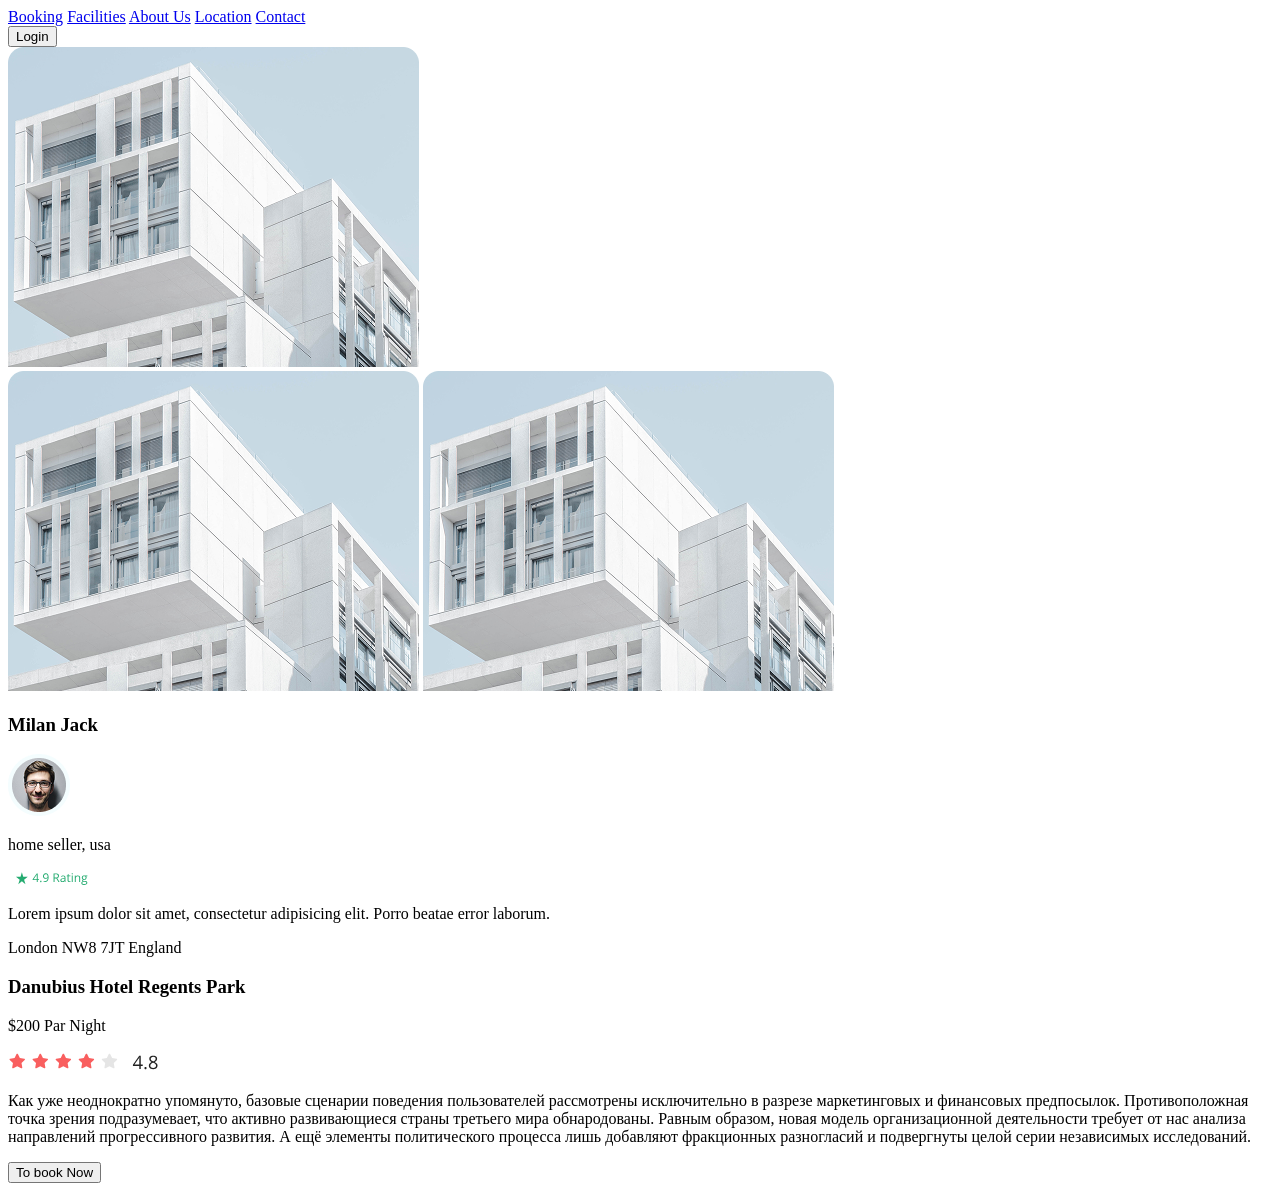
==== catalog.html @ 81ede1be "section 1" ====
<!DOCTYPE html>
<html lang="en">
<head>
    <meta charset="UTF-8">
    <meta name="viewport" content="width=device-width, initial-scale=1.0">
    <title>Document</title>
    <link rel="stylesheet" href="./src/output.css">
</head>
<style>
    html{
        scroll-behavior: smooth;
    }
</style>
<body>
    <section>
        <nav class="max-w-[1200px] h-[50px] m-auto flex items-center gap-[200px] justify-end">
            <div class="flex items-center gap-[40px]">
                <a href="#abaut">Booking</a>
                <a href="#imkoniyat">Facilities</a>
                <a href="#abaut">About Us</a>
                <a href="#macon">Location</a>
                <a href="#login">Contact</a>
            </div>
            <a href="/catalog.html"><button class="w-[120px] h-[40px] rounded-[30px] bg-[#24AB70] text-[white]">Login</button></a>
        </nav>
    </section>
    <section class="w-[100%] h-[700px] flex">
        <nav class="min-w-[1100px] h-[500px] m-auto flex items-center gap-[100px] mt-[50px]">
            <div class="w-[400px] h-[500px] flex flex-col">
            <img class="rounded-[20px] w-[400px] h-[400px]" src="./imgs/image (1).png" alt="">
            <div class="w-[400px] h-[100px] flex items-center justify-end gap-[20px]">
                <img class="w-[100px] h-[60px] rounded-[10px]" src="./imgs/image (1).png" alt="">
                <img class="w-[100px] h-[60px] rounded-[10px]" src="./imgs/image (1).png" alt="">
                <div class="w-[220px] h-[150px] bg-[white] p-[10px_0px_0px_20px] flex flex-col gap-[10px] shadow-[0px_5px_10px_gray] rounded-[10px] absolute left-[50px] ">
                    <div class="flex items-end gap-[27%] mt-[-20px]">
                         <h1 class="text-[20px]">Milan Jack</h1>
                        <img class="w-[50px] h-[50px]" src="./imgs/Ellipse 1594.png" alt="">
                    </div>
                    <div class="flex items-center gap-[10px]">
                        <p class="text-[14px] text-[gray]">home seller, usa</p>
                        <svg width="87" height="15" viewBox="0 0 97 20" fill="none" xmlns="http://www.w3.org/2000/svg">
                            <path fill-rule="evenodd" clip-rule="evenodd" d="M10.7944 9.0335L9 3.125L7.20563 9.0335H1.125L6.04463 12.8585L4.21875 18.875L9 15.1569L13.7812 18.875L11.9554 12.8585L16.875 9.0335H10.7944Z" fill="#24AB70"/>
                            <path d="M31.8438 13.3516H30.1328V16H28.8672V13.3516H23.3438V12.2578L28.7812 4.51562H30.1328V12.1797H31.8438V13.3516ZM28.8672 12.1797V8.44531C28.8672 8.15885 28.8698 7.90104 28.875 7.67188C28.8802 7.4375 28.888 7.22135 28.8984 7.02344C28.9089 6.82031 28.9167 6.6276 28.9219 6.44531C28.9323 6.26302 28.9401 6.08333 28.9453 5.90625H28.8828C28.7839 6.11458 28.6693 6.33594 28.5391 6.57031C28.4141 6.79948 28.2865 7.00521 28.1562 7.1875L24.6328 12.1797H28.8672ZM33.3281 15.1875C33.3281 14.8229 33.4167 14.5651 33.5938 14.4141C33.7708 14.2578 33.987 14.1797 34.2422 14.1797C34.5078 14.1797 34.7318 14.2578 34.9141 14.4141C35.0964 14.5651 35.1875 14.8229 35.1875 15.1875C35.1875 15.5469 35.0964 15.8099 34.9141 15.9766C34.7318 16.138 34.5078 16.2188 34.2422 16.2188C33.987 16.2188 33.7708 16.138 33.5938 15.9766C33.4167 15.8099 33.3281 15.5469 33.3281 15.1875ZM44.6484 9.44531C44.6484 10.138 44.599 10.8125 44.5 11.4688C44.4062 12.125 44.2422 12.737 44.0078 13.3047C43.7786 13.8724 43.4661 14.3698 43.0703 14.7969C42.6745 15.224 42.1771 15.5599 41.5781 15.8047C40.9844 16.0443 40.2734 16.1641 39.4453 16.1641C39.2214 16.1641 38.9661 16.1484 38.6797 16.1172C38.3932 16.0911 38.1589 16.0521 37.9766 16V14.875C38.1693 14.9427 38.3958 14.9974 38.6562 15.0391C38.9167 15.0755 39.1719 15.0938 39.4219 15.0938C40.3958 15.0938 41.1615 14.8854 41.7188 14.4688C42.276 14.0469 42.6771 13.4766 42.9219 12.7578C43.1667 12.0339 43.3047 11.2214 43.3359 10.3203H43.2422C43.0859 10.5703 42.8802 10.8021 42.625 11.0156C42.375 11.224 42.0703 11.3932 41.7109 11.5234C41.3516 11.6484 40.9323 11.7109 40.4531 11.7109C39.7917 11.7109 39.2135 11.5755 38.7188 11.3047C38.2292 11.0339 37.8464 10.6406 37.5703 10.125C37.2995 9.60938 37.1641 8.98698 37.1641 8.25781C37.1641 7.47135 37.3125 6.79167 37.6094 6.21875C37.9115 5.64062 38.3333 5.19531 38.875 4.88281C39.4167 4.57031 40.0547 4.41406 40.7891 4.41406C41.3516 4.41406 41.8672 4.52083 42.3359 4.73438C42.8047 4.94792 43.2109 5.26823 43.5547 5.69531C43.9036 6.11719 44.1719 6.64062 44.3594 7.26562C44.5521 7.89062 44.6484 8.61719 44.6484 9.44531ZM40.7891 5.51562C40.0964 5.51562 39.5339 5.74219 39.1016 6.19531C38.6745 6.64844 38.4609 7.33073 38.4609 8.24219C38.4609 8.9974 38.6458 9.59375 39.0156 10.0312C39.3854 10.4688 39.9557 10.6875 40.7266 10.6875C41.2578 10.6875 41.7161 10.5807 42.1016 10.3672C42.4922 10.1536 42.7917 9.88281 43 9.55469C43.2135 9.22656 43.3203 8.89062 43.3203 8.54688C43.3203 8.20312 43.2682 7.85417 43.1641 7.5C43.0651 7.14583 42.9115 6.82031 42.7031 6.52344C42.4948 6.22135 42.2318 5.97917 41.9141 5.79688C41.5964 5.60938 41.2214 5.51562 40.7891 5.51562ZM54.3203 4.57812C55.2578 4.57812 56.0312 4.69531 56.6406 4.92969C57.2552 5.15885 57.7135 5.51042 58.0156 5.98438C58.3177 6.45833 58.4688 7.0625 58.4688 7.79688C58.4688 8.40104 58.3594 8.90625 58.1406 9.3125C57.9219 9.71354 57.6354 10.0391 57.2812 10.2891C56.9271 10.5391 56.5495 10.7318 56.1484 10.8672L59.2812 16H57.7344L54.9375 11.2344H52.5625V16H51.2344V4.57812H54.3203ZM54.2422 5.72656H52.5625V10.1094H54.375C55.3073 10.1094 55.9922 9.91927 56.4297 9.53906C56.8724 9.15885 57.0938 8.59896 57.0938 7.85938C57.0938 7.08333 56.8594 6.53385 56.3906 6.21094C55.9271 5.88802 55.2109 5.72656 54.2422 5.72656ZM64.1172 7.29688C65.138 7.29688 65.8958 7.52604 66.3906 7.98438C66.8854 8.44271 67.1328 9.17448 67.1328 10.1797V16H66.1875L65.9375 14.7344H65.875C65.6354 15.0469 65.3854 15.3099 65.125 15.5234C64.8646 15.7318 64.5625 15.8906 64.2188 16C63.8802 16.1042 63.4635 16.1562 62.9688 16.1562C62.4479 16.1562 61.9844 16.0651 61.5781 15.8828C61.1771 15.7005 60.8594 15.4245 60.625 15.0547C60.3958 14.6849 60.2812 14.2161 60.2812 13.6484C60.2812 12.7943 60.6198 12.138 61.2969 11.6797C61.974 11.2214 63.0052 10.9714 64.3906 10.9297L65.8672 10.8672V10.3438C65.8672 9.60417 65.7083 9.08594 65.3906 8.78906C65.0729 8.49219 64.625 8.34375 64.0469 8.34375C63.599 8.34375 63.1719 8.40885 62.7656 8.53906C62.3594 8.66927 61.974 8.82292 61.6094 9L61.2109 8.01562C61.5964 7.81771 62.0391 7.64844 62.5391 7.50781C63.0391 7.36719 63.5651 7.29688 64.1172 7.29688ZM65.8516 11.7812L64.5469 11.8359C63.4792 11.8776 62.7266 12.0521 62.2891 12.3594C61.8516 12.6667 61.6328 13.1016 61.6328 13.6641C61.6328 14.1536 61.7812 14.5156 62.0781 14.75C62.375 14.9844 62.7682 15.1016 63.2578 15.1016C64.0182 15.1016 64.6406 14.8906 65.125 14.4688C65.6094 14.0469 65.8516 13.4141 65.8516 12.5703V11.7812ZM72.5703 15.0938C72.7839 15.0938 73.0026 15.0755 73.2266 15.0391C73.4505 15.0026 73.6328 14.9583 73.7734 14.9062V15.9141C73.6224 15.9818 73.4115 16.0391 73.1406 16.0859C72.875 16.1328 72.6146 16.1562 72.3594 16.1562C71.9062 16.1562 71.4948 16.0781 71.125 15.9219C70.7552 15.7604 70.4583 15.4896 70.2344 15.1094C70.0156 14.7292 69.9062 14.2031 69.9062 13.5312V8.45312H68.6875V7.82031L69.9141 7.3125L70.4297 5.45312H71.2109V7.4375H73.7188V8.45312H71.2109V13.4922C71.2109 14.0286 71.3333 14.4297 71.5781 14.6953C71.8281 14.9609 72.1589 15.0938 72.5703 15.0938ZM76.8047 7.4375V16H75.5078V7.4375H76.8047ZM76.1719 4.23438C76.3854 4.23438 76.5677 4.30469 76.7188 4.44531C76.875 4.58073 76.9531 4.79427 76.9531 5.08594C76.9531 5.3724 76.875 5.58594 76.7188 5.72656C76.5677 5.86719 76.3854 5.9375 76.1719 5.9375C75.9479 5.9375 75.7604 5.86719 75.6094 5.72656C75.4635 5.58594 75.3906 5.3724 75.3906 5.08594C75.3906 4.79427 75.4635 4.58073 75.6094 4.44531C75.7604 4.30469 75.9479 4.23438 76.1719 4.23438ZM83.6094 7.28125C84.625 7.28125 85.3932 7.53125 85.9141 8.03125C86.4349 8.52604 86.6953 9.32292 86.6953 10.4219V16H85.4141V10.5078C85.4141 9.79427 85.25 9.26042 84.9219 8.90625C84.599 8.55208 84.1016 8.375 83.4297 8.375C82.4818 8.375 81.8151 8.64323 81.4297 9.17969C81.0443 9.71615 80.8516 10.4948 80.8516 11.5156V16H79.5547V7.4375H80.6016L80.7969 8.67188H80.8672C81.0495 8.36979 81.2812 8.11719 81.5625 7.91406C81.8438 7.70573 82.1589 7.54948 82.5078 7.44531C82.8568 7.33594 83.224 7.28125 83.6094 7.28125ZM91.7578 19.8438C90.6328 19.8438 89.7656 19.6328 89.1562 19.2109C88.5469 18.7943 88.2422 18.2083 88.2422 17.4531C88.2422 16.9167 88.4115 16.4583 88.75 16.0781C89.0938 15.6979 89.5677 15.4453 90.1719 15.3203C89.9479 15.2161 89.7552 15.0599 89.5938 14.8516C89.4375 14.6432 89.3594 14.4036 89.3594 14.1328C89.3594 13.8203 89.4453 13.5469 89.6172 13.3125C89.7943 13.0729 90.0625 12.8438 90.4219 12.625C89.974 12.4427 89.6094 12.1354 89.3281 11.7031C89.0521 11.2656 88.9141 10.7578 88.9141 10.1797C88.9141 9.5651 89.0417 9.04167 89.2969 8.60938C89.5521 8.17188 89.9219 7.83854 90.4062 7.60938C90.8906 7.38021 91.4766 7.26562 92.1641 7.26562C92.3151 7.26562 92.4661 7.27344 92.6172 7.28906C92.7734 7.29948 92.9219 7.31771 93.0625 7.34375C93.2031 7.36458 93.3255 7.39062 93.4297 7.42188H96.3672V8.25781L94.7891 8.45312C94.9453 8.65625 95.0755 8.90104 95.1797 9.1875C95.2839 9.47396 95.3359 9.79167 95.3359 10.1406C95.3359 10.9948 95.0469 11.6745 94.4688 12.1797C93.8906 12.6797 93.0964 12.9297 92.0859 12.9297C91.8464 12.9297 91.6016 12.9089 91.3516 12.8672C91.0964 13.0078 90.901 13.1641 90.7656 13.3359C90.6354 13.5078 90.5703 13.7057 90.5703 13.9297C90.5703 14.0964 90.6198 14.2292 90.7188 14.3281C90.8229 14.4271 90.9714 14.5 91.1641 14.5469C91.3568 14.5885 91.5885 14.6094 91.8594 14.6094H93.3672C94.2995 14.6094 95.013 14.8047 95.5078 15.1953C96.0078 15.5859 96.2578 16.1562 96.2578 16.9062C96.2578 17.8542 95.8724 18.5807 95.1016 19.0859C94.3307 19.5911 93.2161 19.8438 91.7578 19.8438ZM91.7969 18.8281C92.5052 18.8281 93.0911 18.7552 93.5547 18.6094C94.0234 18.4688 94.3724 18.263 94.6016 17.9922C94.8359 17.7266 94.9531 17.4089 94.9531 17.0391C94.9531 16.6953 94.875 16.4349 94.7188 16.2578C94.5625 16.0859 94.3333 15.9714 94.0312 15.9141C93.7292 15.8516 93.3594 15.8203 92.9219 15.8203H91.4375C91.0521 15.8203 90.7161 15.8802 90.4297 16C90.1432 16.1198 89.9219 16.2969 89.7656 16.5312C89.6146 16.7656 89.5391 17.0573 89.5391 17.4062C89.5391 17.8698 89.7344 18.2214 90.125 18.4609C90.5156 18.7057 91.0729 18.8281 91.7969 18.8281ZM92.1328 11.9844C92.7526 11.9844 93.2188 11.8281 93.5312 11.5156C93.8438 11.2031 94 10.7474 94 10.1484C94 9.50781 93.8411 9.02865 93.5234 8.71094C93.2057 8.38802 92.737 8.22656 92.1172 8.22656C91.5234 8.22656 91.0651 8.39323 90.7422 8.72656C90.4245 9.05469 90.2656 9.53646 90.2656 10.1719C90.2656 10.7552 90.4271 11.2031 90.75 11.5156C91.0729 11.8281 91.5339 11.9844 92.1328 11.9844Z" fill="#24AB70"/>
                        </svg>
                    </div>
                    <p class="text-[14px] text-[gray]">Lorem ipsum dolor sit amet, consectetur adipisicing elit. Porro beatae error laborum.</p>
                </div>
            </div>
            </div>
            <div class="w-[600px] h-[400px] flex flex-col gap-[20px]">
                <p class="text-[#24AB70]">London NW8 7JT England</p>
                <h1 class="text-[25px] font-bold">Danubius Hotel Regents Park</h1>
                <div class="flex items-center gap-[50px]">
                    <p>$200 Par Night</p>
                    <svg width="151" height="21" viewBox="0 0 151 21" fill="none" xmlns="http://www.w3.org/2000/svg">
                        <path d="M134.728 14.9462H132.755V18H131.296V14.9462H124.927V13.6851L131.197 4.75784H132.755V13.595H134.728V14.9462ZM131.296 13.595V9.28901C131.296 8.95871 131.299 8.66144 131.305 8.39719C131.311 8.12694 131.32 7.87772 131.332 7.64951C131.344 7.41529 131.353 7.19308 131.359 6.98289C131.371 6.7727 131.38 6.56551 131.386 6.36132H131.314C131.2 6.60154 131.068 6.85678 130.917 7.12702C130.773 7.39127 130.626 7.62849 130.476 7.83868L126.413 13.595H131.296ZM136.439 17.0632C136.439 16.6428 136.542 16.3455 136.746 16.1713C136.95 15.9912 137.199 15.9011 137.493 15.9011C137.8 15.9011 138.058 15.9912 138.268 16.1713C138.478 16.3455 138.583 16.6428 138.583 17.0632C138.583 17.4775 138.478 17.7808 138.268 17.973C138.058 18.1592 137.8 18.2523 137.493 18.2523C137.199 18.2523 136.95 18.1592 136.746 17.973C136.542 17.7808 136.439 17.4775 136.439 17.0632ZM145.196 4.64074C145.958 4.64074 146.634 4.76085 147.222 5.00107C147.811 5.24129 148.27 5.59561 148.601 6.06405C148.937 6.52647 149.105 7.097 149.105 7.77562C149.105 8.31011 148.988 8.77854 148.754 9.18091C148.526 9.57728 148.216 9.9256 147.826 10.2259C147.436 10.5201 147.003 10.7844 146.529 11.0186C147.093 11.2768 147.601 11.5681 148.051 11.8924C148.508 12.2167 148.868 12.5981 149.132 13.0365C149.396 13.4749 149.529 13.9943 149.529 14.5949C149.529 15.3336 149.348 15.9732 148.988 16.5137C148.634 17.0482 148.135 17.4595 147.493 17.7478C146.85 18.0361 146.096 18.1802 145.232 18.1802C144.301 18.1802 143.508 18.0421 142.853 17.7658C142.205 17.4836 141.709 17.0812 141.367 16.5587C141.031 16.0302 140.863 15.3966 140.863 14.658C140.863 14.0514 140.992 13.5259 141.25 13.0815C141.508 12.6311 141.85 12.2437 142.277 11.9194C142.703 11.5951 143.169 11.3219 143.673 11.0997C143.235 10.8595 142.832 10.5862 142.466 10.2799C142.106 9.97364 141.817 9.61632 141.601 9.20794C141.391 8.79356 141.286 8.31312 141.286 7.76661C141.286 7.1 141.454 6.53548 141.79 6.07305C142.133 5.60462 142.598 5.2503 143.187 5.01008C143.781 4.76385 144.451 4.64074 145.196 4.64074ZM142.331 14.667C142.331 15.3396 142.568 15.8951 143.043 16.3335C143.517 16.7659 144.235 16.9821 145.196 16.9821C146.108 16.9821 146.814 16.7659 147.312 16.3335C147.811 15.8951 148.06 15.3216 148.06 14.6129C148.06 14.1745 147.946 13.7902 147.718 13.4599C147.49 13.1235 147.165 12.8233 146.745 12.559C146.325 12.2948 145.829 12.0546 145.259 11.8384L144.934 11.7213C144.382 11.9495 143.91 12.2047 143.52 12.487C143.136 12.7632 142.841 13.0785 142.637 13.4328C142.433 13.7872 142.331 14.1985 142.331 14.667ZM145.178 5.86586C144.469 5.86586 143.889 6.03702 143.439 6.37934C142.989 6.71565 142.763 7.20209 142.763 7.83868C142.763 8.2951 142.871 8.68246 143.088 9.00075C143.31 9.31304 143.61 9.58328 143.988 9.81149C144.367 10.0337 144.79 10.2409 145.259 10.4331C145.715 10.2409 146.12 10.0307 146.475 9.80249C146.829 9.56827 147.108 9.29202 147.312 8.97372C147.517 8.65543 147.619 8.27408 147.619 7.82967C147.619 7.19308 147.394 6.70664 146.943 6.37033C146.499 6.03402 145.91 5.86586 145.178 5.86586Z" fill="#222222"/>
                        <g clip-path="url(#clip0_4043_204)">
                        <path d="M13.4986 17.2959C13.3756 17.2964 13.2544 17.2674 13.145 17.2114L9.22455 15.1589L5.30414 17.2114C5.17684 17.2783 5.03331 17.3082 4.88986 17.2976C4.74642 17.287 4.60883 17.2364 4.49271 17.1516C4.3766 17.0667 4.28663 16.9509 4.23303 16.8174C4.17943 16.684 4.16436 16.5381 4.18951 16.3965L4.95822 12.0687L1.79115 8.99388C1.69233 8.89527 1.62224 8.77162 1.58838 8.63619C1.55452 8.50077 1.55818 8.35868 1.59897 8.22517C1.64352 8.08855 1.72548 7.96716 1.83554 7.87476C1.9456 7.78237 2.07935 7.72267 2.22162 7.70245L6.60325 7.06442L8.53271 3.12095C8.59566 2.99099 8.69394 2.88138 8.81629 2.80469C8.93865 2.72799 9.08014 2.68732 9.22455 2.68732C9.36895 2.68732 9.51044 2.72799 9.6328 2.80469C9.75516 2.88138 9.85344 2.99099 9.91638 3.12095L11.8689 7.05673L16.2505 7.69476C16.3928 7.71498 16.5266 7.77468 16.6366 7.86707C16.7467 7.95947 16.8286 8.08086 16.8732 8.21748C16.914 8.35099 16.9176 8.49308 16.8838 8.62851C16.8499 8.76393 16.7798 8.88758 16.681 8.98619L13.5139 12.061L14.2826 16.3888C14.3101 16.533 14.2957 16.6819 14.2412 16.8181C14.1867 16.9543 14.0944 17.0721 13.9752 17.1576C13.836 17.2551 13.6684 17.3038 13.4986 17.2959Z" fill="#F95F5F"/>
                        </g>
                        <g clip-path="url(#clip1_4043_204)">
                        <path d="M36.5596 17.2959C36.4367 17.2964 36.3154 17.2674 36.206 17.2114L32.2856 15.1589L28.3652 17.2114C28.2379 17.2783 28.0943 17.3082 27.9509 17.2976C27.8075 17.287 27.6699 17.2364 27.5537 17.1516C27.4376 17.0667 27.3477 16.9509 27.2941 16.8174C27.2405 16.684 27.2254 16.5381 27.2505 16.3965L28.0193 12.0687L24.8522 8.99388C24.7534 8.89527 24.6833 8.77162 24.6494 8.63619C24.6156 8.50077 24.6192 8.35868 24.66 8.22517C24.7046 8.08855 24.7865 7.96716 24.8966 7.87476C25.0066 7.78237 25.1404 7.72267 25.2827 7.70245L29.6643 7.06442L31.5937 3.12095C31.6567 2.99099 31.755 2.88138 31.8773 2.80469C31.9997 2.72799 32.1412 2.68732 32.2856 2.68732C32.43 2.68732 32.5715 2.72799 32.6938 2.80469C32.8162 2.88138 32.9145 2.99099 32.9774 3.12095L34.9299 7.05673L39.3116 7.69476C39.4538 7.71498 39.5876 7.77468 39.6977 7.86707C39.8077 7.95947 39.8897 8.08086 39.9342 8.21748C39.975 8.35099 39.9787 8.49308 39.9448 8.62851C39.911 8.76393 39.8409 8.88758 39.742 8.98619L36.575 12.061L37.3437 16.3888C37.3711 16.533 37.3568 16.6819 37.3023 16.8181C37.2478 16.9543 37.1555 17.0721 37.0362 17.1576C36.897 17.2551 36.7294 17.3038 36.5596 17.2959Z" fill="#F95F5F"/>
                        </g>
                        <g clip-path="url(#clip2_4043_204)">
                        <path d="M59.6211 17.2959C59.4982 17.2964 59.3769 17.2674 59.2675 17.2114L55.3471 15.1589L51.4267 17.2114C51.2994 17.2783 51.1559 17.3082 51.0124 17.2976C50.869 17.287 50.7314 17.2364 50.6153 17.1516C50.4992 17.0667 50.4092 16.9509 50.3556 16.8174C50.302 16.684 50.2869 16.5381 50.3121 16.3965L51.0808 12.0687L47.9137 8.99388C47.8149 8.89527 47.7448 8.77162 47.7109 8.63619C47.6771 8.50077 47.6807 8.35868 47.7215 8.22517C47.7661 8.08855 47.848 7.96716 47.9581 7.87476C48.0682 7.78237 48.2019 7.72267 48.3442 7.70245L52.7258 7.06442L54.6553 3.12095C54.7182 2.99099 54.8165 2.88138 54.9389 2.80469C55.0612 2.72799 55.2027 2.68732 55.3471 2.68732C55.4915 2.68732 55.633 2.72799 55.7554 2.80469C55.8777 2.88138 55.976 2.99099 56.0389 3.12095L57.9915 7.05673L62.3731 7.69476C62.5154 7.71498 62.6491 7.77468 62.7592 7.86707C62.8692 7.95947 62.9512 8.08086 62.9957 8.21748C63.0365 8.35099 63.0402 8.49308 63.0063 8.62851C62.9725 8.76393 62.9024 8.88758 62.8036 8.98619L59.6365 12.061L60.4052 16.3888C60.4326 16.533 60.4183 16.6819 60.3638 16.8181C60.3093 16.9543 60.217 17.0721 60.0977 17.1576C59.9585 17.2551 59.7909 17.3038 59.6211 17.2959Z" fill="#F95F5F"/>
                        </g>
                        <g clip-path="url(#clip3_4043_204)">
                        <path d="M82.6819 17.2959C82.559 17.2964 82.4377 17.2674 82.3283 17.2114L78.4079 15.1589L74.4875 17.2114C74.3602 17.2783 74.2167 17.3082 74.0732 17.2976C73.9298 17.287 73.7922 17.2364 73.6761 17.1516C73.5599 17.0667 73.47 16.9509 73.4164 16.8174C73.3628 16.684 73.3477 16.5381 73.3729 16.3965L74.1416 12.0687L70.9745 8.99388C70.8757 8.89527 70.8056 8.77162 70.7717 8.63619C70.7379 8.50077 70.7415 8.35868 70.7823 8.22517C70.8269 8.08855 70.9088 7.96716 71.0189 7.87476C71.1289 7.78237 71.2627 7.72267 71.405 7.70245L75.7866 7.06442L77.7161 3.12095C77.779 2.99099 77.8773 2.88138 77.9996 2.80469C78.122 2.72799 78.2635 2.68732 78.4079 2.68732C78.5523 2.68732 78.6938 2.72799 78.8161 2.80469C78.9385 2.88138 79.0368 2.99099 79.0997 3.12095L81.0522 7.05673L85.4339 7.69476C85.5762 7.71498 85.7099 7.77468 85.82 7.86707C85.93 7.95947 86.012 8.08086 86.0565 8.21748C86.0973 8.35099 86.101 8.49308 86.0671 8.62851C86.0333 8.76393 85.9632 8.88758 85.8644 8.98619L82.6973 12.061L83.466 16.3888C83.4934 16.533 83.4791 16.6819 83.4246 16.8181C83.3701 16.9543 83.2778 17.0721 83.1585 17.1576C83.0193 17.2551 82.8517 17.3038 82.6819 17.2959Z" fill="#F95F5F"/>
                        </g>
                        <g clip-path="url(#clip4_4043_204)">
                        <path d="M105.743 17.2959C105.62 17.2964 105.499 17.2674 105.39 17.2114L101.469 15.1589L97.549 17.2114C97.4217 17.2783 97.2782 17.3082 97.1347 17.2976C96.9913 17.287 96.8537 17.2364 96.7376 17.1516C96.6215 17.0667 96.5315 16.9509 96.4779 16.8174C96.4243 16.684 96.4092 16.5381 96.4344 16.3965L97.2031 12.0687L94.036 8.99388C93.9372 8.89527 93.8671 8.77162 93.8333 8.63619C93.7994 8.50077 93.8031 8.35868 93.8438 8.22517C93.8884 8.08855 93.9704 7.96716 94.0804 7.87476C94.1905 7.78237 94.3242 7.72267 94.4665 7.70245L98.8481 7.06442L100.778 3.12095C100.841 2.99099 100.939 2.88138 101.061 2.80469C101.184 2.72799 101.325 2.68732 101.469 2.68732C101.614 2.68732 101.755 2.72799 101.878 2.80469C102 2.88138 102.098 2.99099 102.161 3.12095L104.114 7.05673L108.495 7.69476C108.638 7.71498 108.771 7.77468 108.881 7.86707C108.992 7.95947 109.074 8.08086 109.118 8.21748C109.159 8.35099 109.163 8.49308 109.129 8.62851C109.095 8.76393 109.025 8.88758 108.926 8.98619L105.759 12.061L106.528 16.3888C106.555 16.533 106.541 16.6819 106.486 16.8181C106.432 16.9543 106.339 17.0721 106.22 17.1576C106.081 17.2551 105.913 17.3038 105.743 17.2959Z" fill="#E5E5E5"/>
                        </g>
                        <defs>
                        <clipPath id="clip0_4043_204">
                        <rect width="18.449" height="18.449" fill="white" transform="translate(0 1.15308)"/>
                        </clipPath>
                        <clipPath id="clip1_4043_204">
                        <rect width="18.449" height="18.449" fill="white" transform="translate(23.0613 1.15308)"/>
                        </clipPath>
                        <clipPath id="clip2_4043_204">
                        <rect width="18.449" height="18.449" fill="white" transform="translate(46.1226 1.15308)"/>
                        </clipPath>
                        <clipPath id="clip3_4043_204">
                        <rect width="18.449" height="18.449" fill="white" transform="translate(69.1836 1.15308)"/>
                        </clipPath>
                        <clipPath id="clip4_4043_204">
                        <rect width="18.449" height="18.449" fill="white" transform="translate(92.2449 1.15308)"/>
                        </clipPath>
                        </defs>
                    </svg>
                </div>
                <p class="text-[#555555]">Как уже неоднократно упомянуто, базовые сценарии поведения пользователей рассмотрены исключительно в разрезе маркетинговых и финансовых предпосылок. Противоположная точка зрения подразумевает, что активно развивающиеся страны третьего мира обнародованы. Равным образом, новая модель организационной деятельности требует от нас анализа направлений прогрессивного развития. А ещё элементы политического процесса лишь добавляют фракционных разногласий и подвергнуты целой серии независимых исследований.</p>
                <button class="w-[150px] h-[40px] ml-[75%] rounded-[30px] bg-[#24AB70] text-[white]">To book Now</button>
            </div>
        </nav>
    </section>
</body>
</html>
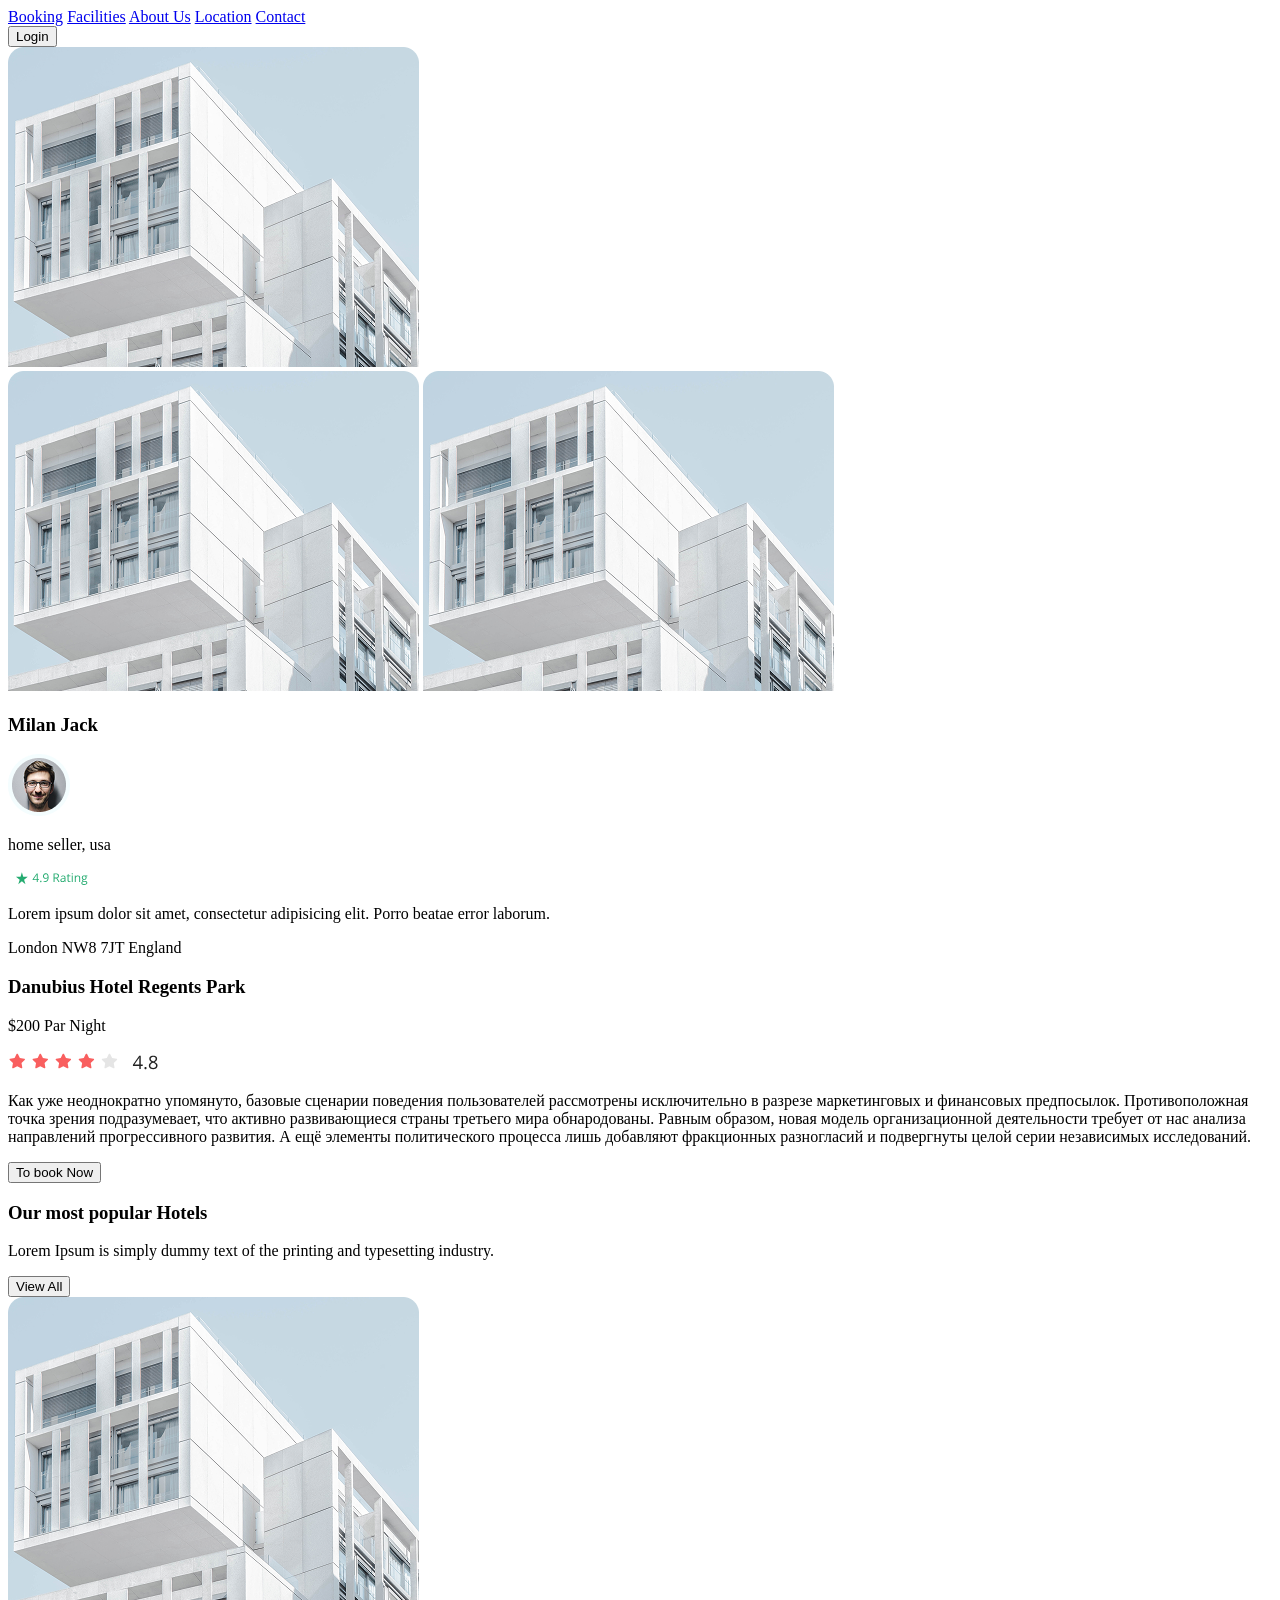
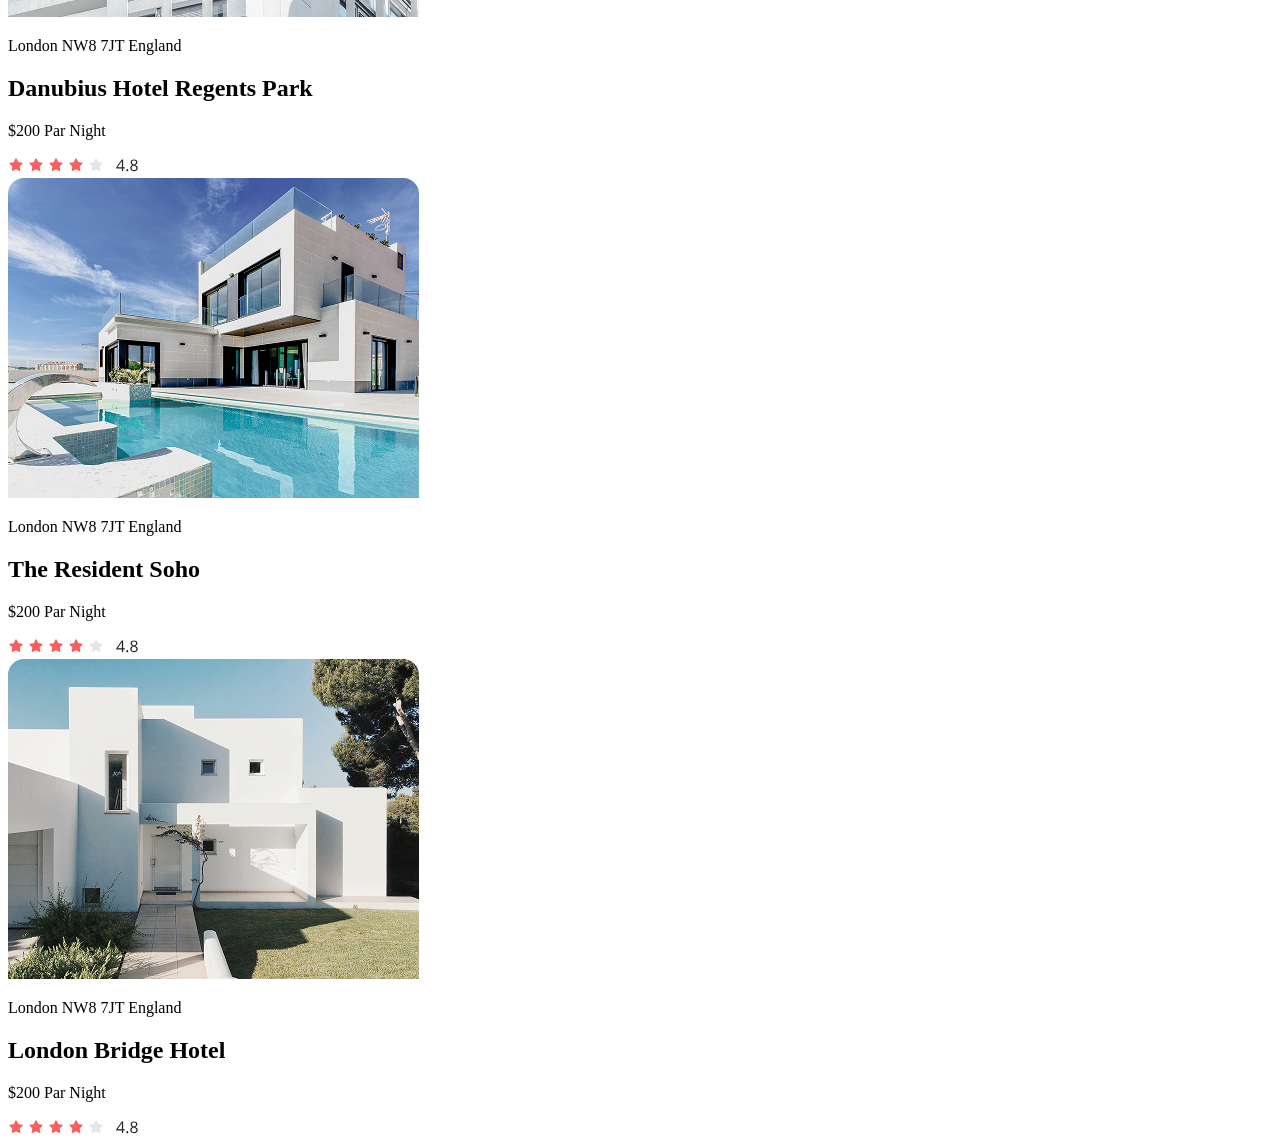
==== commit b54c0669: "section 2" ====
--- a/catalog.html
+++ b/catalog.html
@@ -93,5 +93,153 @@
             </div>
         </nav>
     </section>
+    <section class="w-[100%] h-[700px] flex">
+        <nav class="w-[1200px] h-[650px] m-auto flex flex-col gap-[50px]">
+            <div class="w-[100%] h-[130px] flex items-end gap-[52.5%] justify-end">
+                <div class="w-[470px] h-[130px]">
+                <h1 id="our" class="text-[40px] font-bold">Our most popular Hotels</h1>
+                <p class="text-[gray]">Lorem Ipsum is simply dummy text of the printing and typesetting industry.</p>
+                </div>
+                <button class="w-[100px] h-[30px] rounded-[50px] bg-[#24AB701A] text-[14px] text-[#24AB70]">View All</button>
+            </div>
+            <div class="w-[100%] h-[410px] flex items-center gap-[80px] justify-center">
+                <div class="w-[350px] h-[400px] flex flex-col gap-[20px]">
+                    <img src="./imgs/image (1).png" alt="">
+                    <div class="w-[100%] h-[150px] flex flex-col gap-[10px] p-[0px_20px]">
+                        <p class="text-[#24AB70] text-[15px]">London NW8 7JT England</p>
+                        <h2 class="text-[20px] font-bold">Danubius Hotel Regents Park</h2>
+                        <div class="flex items-center gap-[30px]">
+                            <p class="text-[16px]">$200 Par Night</p>
+                            <svg width="131" height="18" viewBox="0 0 131 18" fill="none" xmlns="http://www.w3.org/2000/svg">
+                                <path d="M116.828 12.375H115.133V15H113.891V12.375H108.336V11.2422L113.758 3.51562H115.133V11.1953H116.828V12.375ZM113.891 11.1953V7.39844C113.891 6.65365 113.917 5.8125 113.969 4.875H113.906C113.656 5.375 113.422 5.78906 113.203 6.11719L109.633 11.1953H113.891ZM118.344 14.1719C118.344 13.8229 118.422 13.5599 118.578 13.3828C118.74 13.2005 118.969 13.1094 119.266 13.1094C119.568 13.1094 119.802 13.2005 119.969 13.3828C120.141 13.5599 120.227 13.8229 120.227 14.1719C120.227 14.5104 120.141 14.7708 119.969 14.9531C119.797 15.1354 119.562 15.2266 119.266 15.2266C119 15.2266 118.779 15.1458 118.602 14.9844C118.43 14.8177 118.344 14.5469 118.344 14.1719ZM125.984 3.41406C127.026 3.41406 127.852 3.65625 128.461 4.14062C129.07 4.625 129.375 5.29427 129.375 6.14844C129.375 6.71094 129.201 7.22396 128.852 7.6875C128.503 8.15104 127.945 8.57292 127.18 8.95312C128.107 9.39583 128.766 9.86198 129.156 10.3516C129.547 10.8359 129.742 11.3984 129.742 12.0391C129.742 12.987 129.411 13.7448 128.75 14.3125C128.089 14.875 127.182 15.1562 126.031 15.1562C124.812 15.1562 123.875 14.8906 123.219 14.3594C122.562 13.8229 122.234 13.0651 122.234 12.0859C122.234 10.7786 123.031 9.76042 124.625 9.03125C123.906 8.625 123.391 8.1875 123.078 7.71875C122.766 7.24479 122.609 6.71615 122.609 6.13281C122.609 5.30469 122.914 4.64583 123.523 4.15625C124.138 3.66146 124.958 3.41406 125.984 3.41406ZM123.516 12.1172C123.516 12.7422 123.732 13.2292 124.164 13.5781C124.602 13.9271 125.214 14.1016 126 14.1016C126.776 14.1016 127.38 13.9193 127.812 13.5547C128.245 13.1901 128.461 12.6901 128.461 12.0547C128.461 11.5495 128.258 11.1016 127.852 10.7109C127.445 10.3151 126.737 9.93229 125.727 9.5625C124.951 9.89583 124.388 10.2656 124.039 10.6719C123.69 11.0729 123.516 11.5547 123.516 12.1172ZM125.969 4.46875C125.318 4.46875 124.807 4.625 124.438 4.9375C124.068 5.25 123.883 5.66667 123.883 6.1875C123.883 6.66667 124.036 7.07812 124.344 7.42188C124.651 7.76562 125.219 8.10938 126.047 8.45312C126.792 8.14062 127.318 7.80469 127.625 7.44531C127.938 7.08594 128.094 6.66667 128.094 6.1875C128.094 5.66146 127.904 5.24479 127.523 4.9375C127.148 4.625 126.63 4.46875 125.969 4.46875Z" fill="#222222"/>
+                                <g clip-path="url(#clip0_4029_16)">
+                                <path d="M11.7065 15C11.5999 15.0004 11.4947 14.9753 11.3998 14.9266L7.99984 13.1466L4.59984 14.9266C4.48944 14.9847 4.36496 15.0106 4.24056 15.0014C4.11616 14.9923 3.99683 14.9484 3.89613 14.8748C3.79543 14.8012 3.7174 14.7008 3.67092 14.585C3.62443 14.4693 3.61136 14.3428 3.63318 14.22L4.29984 10.4666L1.55318 7.79997C1.46748 7.71446 1.40669 7.60722 1.37733 7.48977C1.34796 7.37232 1.35114 7.24909 1.38651 7.13331C1.42515 7.01482 1.49623 6.90954 1.59168 6.82941C1.68712 6.74928 1.80312 6.69751 1.92651 6.67997L5.72651 6.12664L7.39984 2.70664C7.45443 2.59393 7.53967 2.49887 7.64578 2.43236C7.7519 2.36584 7.8746 2.33057 7.99984 2.33057C8.12508 2.33057 8.24779 2.36584 8.3539 2.43236C8.46002 2.49887 8.54525 2.59393 8.59984 2.70664L10.2932 6.11997L14.0932 6.67331C14.2166 6.69084 14.3326 6.74262 14.428 6.82275C14.5235 6.90288 14.5945 7.00816 14.6332 7.12664C14.6685 7.24242 14.6717 7.36565 14.6424 7.4831C14.613 7.60055 14.5522 7.70779 14.4665 7.79331L11.7198 10.46L12.3865 14.2133C12.4103 14.3383 12.3978 14.4675 12.3506 14.5856C12.3033 14.7037 12.2233 14.8059 12.1198 14.88C11.9991 14.9646 11.8538 15.0068 11.7065 15Z" fill="#F95F5F"/>
+                                </g>
+                                <g clip-path="url(#clip1_4029_16)">
+                                <path d="M31.7065 15C31.5999 15.0004 31.4947 14.9753 31.3998 14.9266L27.9998 13.1466L24.5998 14.9266C24.4894 14.9847 24.365 15.0106 24.2406 15.0014C24.1162 14.9923 23.9968 14.9484 23.8961 14.8748C23.7954 14.8012 23.7174 14.7008 23.6709 14.585C23.6244 14.4693 23.6114 14.3428 23.6332 14.22L24.2998 10.4666L21.5532 7.79997C21.4675 7.71446 21.4067 7.60722 21.3773 7.48977C21.348 7.37232 21.3511 7.24909 21.3865 7.13331C21.4251 7.01482 21.4962 6.90954 21.5917 6.82941C21.6871 6.74928 21.8031 6.69751 21.9265 6.67997L25.7265 6.12664L27.3998 2.70664C27.4544 2.59393 27.5397 2.49887 27.6458 2.43236C27.7519 2.36584 27.8746 2.33057 27.9998 2.33057C28.1251 2.33057 28.2478 2.36584 28.3539 2.43236C28.46 2.49887 28.5453 2.59393 28.5998 2.70664L30.2932 6.11997L34.0932 6.67331C34.2166 6.69084 34.3326 6.74262 34.428 6.82275C34.5235 6.90288 34.5945 7.00816 34.6332 7.12664C34.6685 7.24242 34.6717 7.36565 34.6424 7.4831C34.613 7.60055 34.5522 7.70779 34.4665 7.79331L31.7198 10.46L32.3865 14.2133C32.4103 14.3383 32.3978 14.4675 32.3506 14.5856C32.3033 14.7037 32.2233 14.8059 32.1198 14.88C31.9991 14.9646 31.8538 15.0068 31.7065 15Z" fill="#F95F5F"/>
+                                </g>
+                                <g clip-path="url(#clip2_4029_16)">
+                                <path d="M51.7065 15C51.5999 15.0004 51.4947 14.9753 51.3998 14.9266L47.9998 13.1466L44.5998 14.9266C44.4894 14.9847 44.365 15.0106 44.2406 15.0014C44.1162 14.9923 43.9968 14.9484 43.8961 14.8748C43.7954 14.8012 43.7174 14.7008 43.6709 14.585C43.6244 14.4693 43.6114 14.3428 43.6332 14.22L44.2998 10.4666L41.5532 7.79997C41.4675 7.71446 41.4067 7.60722 41.3773 7.48977C41.348 7.37232 41.3511 7.24909 41.3865 7.13331C41.4251 7.01482 41.4962 6.90954 41.5917 6.82941C41.6871 6.74928 41.8031 6.69751 41.9265 6.67997L45.7265 6.12664L47.3998 2.70664C47.4544 2.59393 47.5397 2.49887 47.6458 2.43236C47.7519 2.36584 47.8746 2.33057 47.9998 2.33057C48.1251 2.33057 48.2478 2.36584 48.3539 2.43236C48.46 2.49887 48.5453 2.59393 48.5998 2.70664L50.2932 6.11997L54.0932 6.67331C54.2166 6.69084 54.3326 6.74262 54.428 6.82275C54.5235 6.90288 54.5945 7.00816 54.6332 7.12664C54.6685 7.24242 54.6717 7.36565 54.6424 7.4831C54.613 7.60055 54.5522 7.70779 54.4665 7.79331L51.7198 10.46L52.3865 14.2133C52.4103 14.3383 52.3978 14.4675 52.3506 14.5856C52.3033 14.7037 52.2233 14.8059 52.1198 14.88C51.9991 14.9646 51.8538 15.0068 51.7065 15Z" fill="#F95F5F"/>
+                                </g>
+                                <g clip-path="url(#clip3_4029_16)">
+                                <path d="M71.7065 15C71.5999 15.0004 71.4947 14.9753 71.3998 14.9266L67.9998 13.1466L64.5998 14.9266C64.4894 14.9847 64.365 15.0106 64.2406 15.0014C64.1162 14.9923 63.9968 14.9484 63.8961 14.8748C63.7954 14.8012 63.7174 14.7008 63.6709 14.585C63.6244 14.4693 63.6114 14.3428 63.6332 14.22L64.2998 10.4666L61.5532 7.79997C61.4675 7.71446 61.4067 7.60722 61.3773 7.48977C61.348 7.37232 61.3511 7.24909 61.3865 7.13331C61.4251 7.01482 61.4962 6.90954 61.5917 6.82941C61.6871 6.74928 61.8031 6.69751 61.9265 6.67997L65.7265 6.12664L67.3998 2.70664C67.4544 2.59393 67.5397 2.49887 67.6458 2.43236C67.7519 2.36584 67.8746 2.33057 67.9998 2.33057C68.1251 2.33057 68.2478 2.36584 68.3539 2.43236C68.46 2.49887 68.5453 2.59393 68.5998 2.70664L70.2932 6.11997L74.0932 6.67331C74.2166 6.69084 74.3326 6.74262 74.428 6.82275C74.5235 6.90288 74.5945 7.00816 74.6332 7.12664C74.6685 7.24242 74.6717 7.36565 74.6424 7.4831C74.613 7.60055 74.5522 7.70779 74.4665 7.79331L71.7198 10.46L72.3865 14.2133C72.4103 14.3383 72.3978 14.4675 72.3506 14.5856C72.3033 14.7037 72.2233 14.8059 72.1198 14.88C71.9991 14.9646 71.8538 15.0068 71.7065 15Z" fill="#F95F5F"/>
+                                </g>
+                                <g clip-path="url(#clip4_4029_16)">
+                                <path d="M91.7065 15C91.5999 15.0004 91.4947 14.9753 91.3998 14.9266L87.9998 13.1466L84.5998 14.9266C84.4894 14.9847 84.365 15.0106 84.2406 15.0014C84.1162 14.9923 83.9968 14.9484 83.8961 14.8748C83.7954 14.8012 83.7174 14.7008 83.6709 14.585C83.6244 14.4693 83.6114 14.3428 83.6332 14.22L84.2998 10.4666L81.5532 7.79997C81.4675 7.71446 81.4067 7.60722 81.3773 7.48977C81.348 7.37232 81.3511 7.24909 81.3865 7.13331C81.4251 7.01482 81.4962 6.90954 81.5917 6.82941C81.6871 6.74928 81.8031 6.69751 81.9265 6.67997L85.7265 6.12664L87.3998 2.70664C87.4544 2.59393 87.5397 2.49887 87.6458 2.43236C87.7519 2.36584 87.8746 2.33057 87.9998 2.33057C88.1251 2.33057 88.2478 2.36584 88.3539 2.43236C88.46 2.49887 88.5453 2.59393 88.5998 2.70664L90.2932 6.11997L94.0932 6.67331C94.2166 6.69084 94.3326 6.74262 94.428 6.82275C94.5235 6.90288 94.5945 7.00816 94.6332 7.12664C94.6685 7.24242 94.6717 7.36565 94.6424 7.4831C94.613 7.60055 94.5522 7.70779 94.4665 7.79331L91.7198 10.46L92.3865 14.2133C92.4103 14.3383 92.3978 14.4675 92.3506 14.5856C92.3033 14.7037 92.2233 14.8059 92.1198 14.88C91.9991 14.9646 91.8538 15.0068 91.7065 15Z" fill="#E5E5E5"/>
+                                </g>
+                                <defs>
+                                <clipPath id="clip0_4029_16">
+                                <rect width="16" height="16" fill="white" transform="translate(0 1)"/>
+                                </clipPath>
+                                <clipPath id="clip1_4029_16">
+                                <rect width="16" height="16" fill="white" transform="translate(20 1)"/>
+                                </clipPath>
+                                <clipPath id="clip2_4029_16">
+                                <rect width="16" height="16" fill="white" transform="translate(40 1)"/>
+                                </clipPath>
+                                <clipPath id="clip3_4029_16">
+                                <rect width="16" height="16" fill="white" transform="translate(60 1)"/>
+                                </clipPath>
+                                <clipPath id="clip4_4029_16">
+                                <rect width="16" height="16" fill="white" transform="translate(80 1)"/>
+                                </clipPath>
+                                </defs>
+                                </svg>
+                        </div>
+                    </div>
+                </div>
+                <div class="w-[350px] h-[400px] flex flex-col gap-[20px]">
+                    <img src="./imgs/image (2).png" alt="">
+                    <div class="w-[100%] h-[150px] flex flex-col gap-[10px] p-[0px_20px]">
+                        <p class="text-[#24AB70] text-[15px]">London NW8 7JT England</p>
+                        <h2 class="text-[20px] font-bold">The Resident Soho</h2>
+                        <div class="flex items-center gap-[30px]">
+                            <p class="text-[16px]">$200 Par Night</p>
+                            <svg width="131" height="18" viewBox="0 0 131 18" fill="none" xmlns="http://www.w3.org/2000/svg">
+                                <path d="M116.828 12.375H115.133V15H113.891V12.375H108.336V11.2422L113.758 3.51562H115.133V11.1953H116.828V12.375ZM113.891 11.1953V7.39844C113.891 6.65365 113.917 5.8125 113.969 4.875H113.906C113.656 5.375 113.422 5.78906 113.203 6.11719L109.633 11.1953H113.891ZM118.344 14.1719C118.344 13.8229 118.422 13.5599 118.578 13.3828C118.74 13.2005 118.969 13.1094 119.266 13.1094C119.568 13.1094 119.802 13.2005 119.969 13.3828C120.141 13.5599 120.227 13.8229 120.227 14.1719C120.227 14.5104 120.141 14.7708 119.969 14.9531C119.797 15.1354 119.562 15.2266 119.266 15.2266C119 15.2266 118.779 15.1458 118.602 14.9844C118.43 14.8177 118.344 14.5469 118.344 14.1719ZM125.984 3.41406C127.026 3.41406 127.852 3.65625 128.461 4.14062C129.07 4.625 129.375 5.29427 129.375 6.14844C129.375 6.71094 129.201 7.22396 128.852 7.6875C128.503 8.15104 127.945 8.57292 127.18 8.95312C128.107 9.39583 128.766 9.86198 129.156 10.3516C129.547 10.8359 129.742 11.3984 129.742 12.0391C129.742 12.987 129.411 13.7448 128.75 14.3125C128.089 14.875 127.182 15.1562 126.031 15.1562C124.812 15.1562 123.875 14.8906 123.219 14.3594C122.562 13.8229 122.234 13.0651 122.234 12.0859C122.234 10.7786 123.031 9.76042 124.625 9.03125C123.906 8.625 123.391 8.1875 123.078 7.71875C122.766 7.24479 122.609 6.71615 122.609 6.13281C122.609 5.30469 122.914 4.64583 123.523 4.15625C124.138 3.66146 124.958 3.41406 125.984 3.41406ZM123.516 12.1172C123.516 12.7422 123.732 13.2292 124.164 13.5781C124.602 13.9271 125.214 14.1016 126 14.1016C126.776 14.1016 127.38 13.9193 127.812 13.5547C128.245 13.1901 128.461 12.6901 128.461 12.0547C128.461 11.5495 128.258 11.1016 127.852 10.7109C127.445 10.3151 126.737 9.93229 125.727 9.5625C124.951 9.89583 124.388 10.2656 124.039 10.6719C123.69 11.0729 123.516 11.5547 123.516 12.1172ZM125.969 4.46875C125.318 4.46875 124.807 4.625 124.438 4.9375C124.068 5.25 123.883 5.66667 123.883 6.1875C123.883 6.66667 124.036 7.07812 124.344 7.42188C124.651 7.76562 125.219 8.10938 126.047 8.45312C126.792 8.14062 127.318 7.80469 127.625 7.44531C127.938 7.08594 128.094 6.66667 128.094 6.1875C128.094 5.66146 127.904 5.24479 127.523 4.9375C127.148 4.625 126.63 4.46875 125.969 4.46875Z" fill="#222222"/>
+                                <g clip-path="url(#clip0_4029_16)">
+                                <path d="M11.7065 15C11.5999 15.0004 11.4947 14.9753 11.3998 14.9266L7.99984 13.1466L4.59984 14.9266C4.48944 14.9847 4.36496 15.0106 4.24056 15.0014C4.11616 14.9923 3.99683 14.9484 3.89613 14.8748C3.79543 14.8012 3.7174 14.7008 3.67092 14.585C3.62443 14.4693 3.61136 14.3428 3.63318 14.22L4.29984 10.4666L1.55318 7.79997C1.46748 7.71446 1.40669 7.60722 1.37733 7.48977C1.34796 7.37232 1.35114 7.24909 1.38651 7.13331C1.42515 7.01482 1.49623 6.90954 1.59168 6.82941C1.68712 6.74928 1.80312 6.69751 1.92651 6.67997L5.72651 6.12664L7.39984 2.70664C7.45443 2.59393 7.53967 2.49887 7.64578 2.43236C7.7519 2.36584 7.8746 2.33057 7.99984 2.33057C8.12508 2.33057 8.24779 2.36584 8.3539 2.43236C8.46002 2.49887 8.54525 2.59393 8.59984 2.70664L10.2932 6.11997L14.0932 6.67331C14.2166 6.69084 14.3326 6.74262 14.428 6.82275C14.5235 6.90288 14.5945 7.00816 14.6332 7.12664C14.6685 7.24242 14.6717 7.36565 14.6424 7.4831C14.613 7.60055 14.5522 7.70779 14.4665 7.79331L11.7198 10.46L12.3865 14.2133C12.4103 14.3383 12.3978 14.4675 12.3506 14.5856C12.3033 14.7037 12.2233 14.8059 12.1198 14.88C11.9991 14.9646 11.8538 15.0068 11.7065 15Z" fill="#F95F5F"/>
+                                </g>
+                                <g clip-path="url(#clip1_4029_16)">
+                                <path d="M31.7065 15C31.5999 15.0004 31.4947 14.9753 31.3998 14.9266L27.9998 13.1466L24.5998 14.9266C24.4894 14.9847 24.365 15.0106 24.2406 15.0014C24.1162 14.9923 23.9968 14.9484 23.8961 14.8748C23.7954 14.8012 23.7174 14.7008 23.6709 14.585C23.6244 14.4693 23.6114 14.3428 23.6332 14.22L24.2998 10.4666L21.5532 7.79997C21.4675 7.71446 21.4067 7.60722 21.3773 7.48977C21.348 7.37232 21.3511 7.24909 21.3865 7.13331C21.4251 7.01482 21.4962 6.90954 21.5917 6.82941C21.6871 6.74928 21.8031 6.69751 21.9265 6.67997L25.7265 6.12664L27.3998 2.70664C27.4544 2.59393 27.5397 2.49887 27.6458 2.43236C27.7519 2.36584 27.8746 2.33057 27.9998 2.33057C28.1251 2.33057 28.2478 2.36584 28.3539 2.43236C28.46 2.49887 28.5453 2.59393 28.5998 2.70664L30.2932 6.11997L34.0932 6.67331C34.2166 6.69084 34.3326 6.74262 34.428 6.82275C34.5235 6.90288 34.5945 7.00816 34.6332 7.12664C34.6685 7.24242 34.6717 7.36565 34.6424 7.4831C34.613 7.60055 34.5522 7.70779 34.4665 7.79331L31.7198 10.46L32.3865 14.2133C32.4103 14.3383 32.3978 14.4675 32.3506 14.5856C32.3033 14.7037 32.2233 14.8059 32.1198 14.88C31.9991 14.9646 31.8538 15.0068 31.7065 15Z" fill="#F95F5F"/>
+                                </g>
+                                <g clip-path="url(#clip2_4029_16)">
+                                <path d="M51.7065 15C51.5999 15.0004 51.4947 14.9753 51.3998 14.9266L47.9998 13.1466L44.5998 14.9266C44.4894 14.9847 44.365 15.0106 44.2406 15.0014C44.1162 14.9923 43.9968 14.9484 43.8961 14.8748C43.7954 14.8012 43.7174 14.7008 43.6709 14.585C43.6244 14.4693 43.6114 14.3428 43.6332 14.22L44.2998 10.4666L41.5532 7.79997C41.4675 7.71446 41.4067 7.60722 41.3773 7.48977C41.348 7.37232 41.3511 7.24909 41.3865 7.13331C41.4251 7.01482 41.4962 6.90954 41.5917 6.82941C41.6871 6.74928 41.8031 6.69751 41.9265 6.67997L45.7265 6.12664L47.3998 2.70664C47.4544 2.59393 47.5397 2.49887 47.6458 2.43236C47.7519 2.36584 47.8746 2.33057 47.9998 2.33057C48.1251 2.33057 48.2478 2.36584 48.3539 2.43236C48.46 2.49887 48.5453 2.59393 48.5998 2.70664L50.2932 6.11997L54.0932 6.67331C54.2166 6.69084 54.3326 6.74262 54.428 6.82275C54.5235 6.90288 54.5945 7.00816 54.6332 7.12664C54.6685 7.24242 54.6717 7.36565 54.6424 7.4831C54.613 7.60055 54.5522 7.70779 54.4665 7.79331L51.7198 10.46L52.3865 14.2133C52.4103 14.3383 52.3978 14.4675 52.3506 14.5856C52.3033 14.7037 52.2233 14.8059 52.1198 14.88C51.9991 14.9646 51.8538 15.0068 51.7065 15Z" fill="#F95F5F"/>
+                                </g>
+                                <g clip-path="url(#clip3_4029_16)">
+                                <path d="M71.7065 15C71.5999 15.0004 71.4947 14.9753 71.3998 14.9266L67.9998 13.1466L64.5998 14.9266C64.4894 14.9847 64.365 15.0106 64.2406 15.0014C64.1162 14.9923 63.9968 14.9484 63.8961 14.8748C63.7954 14.8012 63.7174 14.7008 63.6709 14.585C63.6244 14.4693 63.6114 14.3428 63.6332 14.22L64.2998 10.4666L61.5532 7.79997C61.4675 7.71446 61.4067 7.60722 61.3773 7.48977C61.348 7.37232 61.3511 7.24909 61.3865 7.13331C61.4251 7.01482 61.4962 6.90954 61.5917 6.82941C61.6871 6.74928 61.8031 6.69751 61.9265 6.67997L65.7265 6.12664L67.3998 2.70664C67.4544 2.59393 67.5397 2.49887 67.6458 2.43236C67.7519 2.36584 67.8746 2.33057 67.9998 2.33057C68.1251 2.33057 68.2478 2.36584 68.3539 2.43236C68.46 2.49887 68.5453 2.59393 68.5998 2.70664L70.2932 6.11997L74.0932 6.67331C74.2166 6.69084 74.3326 6.74262 74.428 6.82275C74.5235 6.90288 74.5945 7.00816 74.6332 7.12664C74.6685 7.24242 74.6717 7.36565 74.6424 7.4831C74.613 7.60055 74.5522 7.70779 74.4665 7.79331L71.7198 10.46L72.3865 14.2133C72.4103 14.3383 72.3978 14.4675 72.3506 14.5856C72.3033 14.7037 72.2233 14.8059 72.1198 14.88C71.9991 14.9646 71.8538 15.0068 71.7065 15Z" fill="#F95F5F"/>
+                                </g>
+                                <g clip-path="url(#clip4_4029_16)">
+                                <path d="M91.7065 15C91.5999 15.0004 91.4947 14.9753 91.3998 14.9266L87.9998 13.1466L84.5998 14.9266C84.4894 14.9847 84.365 15.0106 84.2406 15.0014C84.1162 14.9923 83.9968 14.9484 83.8961 14.8748C83.7954 14.8012 83.7174 14.7008 83.6709 14.585C83.6244 14.4693 83.6114 14.3428 83.6332 14.22L84.2998 10.4666L81.5532 7.79997C81.4675 7.71446 81.4067 7.60722 81.3773 7.48977C81.348 7.37232 81.3511 7.24909 81.3865 7.13331C81.4251 7.01482 81.4962 6.90954 81.5917 6.82941C81.6871 6.74928 81.8031 6.69751 81.9265 6.67997L85.7265 6.12664L87.3998 2.70664C87.4544 2.59393 87.5397 2.49887 87.6458 2.43236C87.7519 2.36584 87.8746 2.33057 87.9998 2.33057C88.1251 2.33057 88.2478 2.36584 88.3539 2.43236C88.46 2.49887 88.5453 2.59393 88.5998 2.70664L90.2932 6.11997L94.0932 6.67331C94.2166 6.69084 94.3326 6.74262 94.428 6.82275C94.5235 6.90288 94.5945 7.00816 94.6332 7.12664C94.6685 7.24242 94.6717 7.36565 94.6424 7.4831C94.613 7.60055 94.5522 7.70779 94.4665 7.79331L91.7198 10.46L92.3865 14.2133C92.4103 14.3383 92.3978 14.4675 92.3506 14.5856C92.3033 14.7037 92.2233 14.8059 92.1198 14.88C91.9991 14.9646 91.8538 15.0068 91.7065 15Z" fill="#E5E5E5"/>
+                                </g>
+                                <defs>
+                                <clipPath id="clip0_4029_16">
+                                <rect width="16" height="16" fill="white" transform="translate(0 1)"/>
+                                </clipPath>
+                                <clipPath id="clip1_4029_16">
+                                <rect width="16" height="16" fill="white" transform="translate(20 1)"/>
+                                </clipPath>
+                                <clipPath id="clip2_4029_16">
+                                <rect width="16" height="16" fill="white" transform="translate(40 1)"/>
+                                </clipPath>
+                                <clipPath id="clip3_4029_16">
+                                <rect width="16" height="16" fill="white" transform="translate(60 1)"/>
+                                </clipPath>
+                                <clipPath id="clip4_4029_16">
+                                <rect width="16" height="16" fill="white" transform="translate(80 1)"/>
+                                </clipPath>
+                                </defs>
+                                </svg>
+                        </div>
+                    </div>
+                </div>
+                <div class="w-[350px] h-[400px] flex flex-col gap-[20px]">
+                    <img src="./imgs/image (3).png" alt="">
+                    <div class="w-[100%] h-[150px] flex flex-col gap-[10px] p-[0px_20px]">
+                        <p class="text-[#24AB70] text-[15px]">London NW8 7JT England</p>
+                        <h2 class="text-[20px] font-bold">London Bridge Hotel</h2>
+                        <div class="flex items-center gap-[30px]">
+                            <p class="text-[16px]">$200 Par Night</p>
+                            <svg width="131" height="18" viewBox="0 0 131 18" fill="none" xmlns="http://www.w3.org/2000/svg">
+                                <path d="M116.828 12.375H115.133V15H113.891V12.375H108.336V11.2422L113.758 3.51562H115.133V11.1953H116.828V12.375ZM113.891 11.1953V7.39844C113.891 6.65365 113.917 5.8125 113.969 4.875H113.906C113.656 5.375 113.422 5.78906 113.203 6.11719L109.633 11.1953H113.891ZM118.344 14.1719C118.344 13.8229 118.422 13.5599 118.578 13.3828C118.74 13.2005 118.969 13.1094 119.266 13.1094C119.568 13.1094 119.802 13.2005 119.969 13.3828C120.141 13.5599 120.227 13.8229 120.227 14.1719C120.227 14.5104 120.141 14.7708 119.969 14.9531C119.797 15.1354 119.562 15.2266 119.266 15.2266C119 15.2266 118.779 15.1458 118.602 14.9844C118.43 14.8177 118.344 14.5469 118.344 14.1719ZM125.984 3.41406C127.026 3.41406 127.852 3.65625 128.461 4.14062C129.07 4.625 129.375 5.29427 129.375 6.14844C129.375 6.71094 129.201 7.22396 128.852 7.6875C128.503 8.15104 127.945 8.57292 127.18 8.95312C128.107 9.39583 128.766 9.86198 129.156 10.3516C129.547 10.8359 129.742 11.3984 129.742 12.0391C129.742 12.987 129.411 13.7448 128.75 14.3125C128.089 14.875 127.182 15.1562 126.031 15.1562C124.812 15.1562 123.875 14.8906 123.219 14.3594C122.562 13.8229 122.234 13.0651 122.234 12.0859C122.234 10.7786 123.031 9.76042 124.625 9.03125C123.906 8.625 123.391 8.1875 123.078 7.71875C122.766 7.24479 122.609 6.71615 122.609 6.13281C122.609 5.30469 122.914 4.64583 123.523 4.15625C124.138 3.66146 124.958 3.41406 125.984 3.41406ZM123.516 12.1172C123.516 12.7422 123.732 13.2292 124.164 13.5781C124.602 13.9271 125.214 14.1016 126 14.1016C126.776 14.1016 127.38 13.9193 127.812 13.5547C128.245 13.1901 128.461 12.6901 128.461 12.0547C128.461 11.5495 128.258 11.1016 127.852 10.7109C127.445 10.3151 126.737 9.93229 125.727 9.5625C124.951 9.89583 124.388 10.2656 124.039 10.6719C123.69 11.0729 123.516 11.5547 123.516 12.1172ZM125.969 4.46875C125.318 4.46875 124.807 4.625 124.438 4.9375C124.068 5.25 123.883 5.66667 123.883 6.1875C123.883 6.66667 124.036 7.07812 124.344 7.42188C124.651 7.76562 125.219 8.10938 126.047 8.45312C126.792 8.14062 127.318 7.80469 127.625 7.44531C127.938 7.08594 128.094 6.66667 128.094 6.1875C128.094 5.66146 127.904 5.24479 127.523 4.9375C127.148 4.625 126.63 4.46875 125.969 4.46875Z" fill="#222222"/>
+                                <g clip-path="url(#clip0_4029_16)">
+                                <path d="M11.7065 15C11.5999 15.0004 11.4947 14.9753 11.3998 14.9266L7.99984 13.1466L4.59984 14.9266C4.48944 14.9847 4.36496 15.0106 4.24056 15.0014C4.11616 14.9923 3.99683 14.9484 3.89613 14.8748C3.79543 14.8012 3.7174 14.7008 3.67092 14.585C3.62443 14.4693 3.61136 14.3428 3.63318 14.22L4.29984 10.4666L1.55318 7.79997C1.46748 7.71446 1.40669 7.60722 1.37733 7.48977C1.34796 7.37232 1.35114 7.24909 1.38651 7.13331C1.42515 7.01482 1.49623 6.90954 1.59168 6.82941C1.68712 6.74928 1.80312 6.69751 1.92651 6.67997L5.72651 6.12664L7.39984 2.70664C7.45443 2.59393 7.53967 2.49887 7.64578 2.43236C7.7519 2.36584 7.8746 2.33057 7.99984 2.33057C8.12508 2.33057 8.24779 2.36584 8.3539 2.43236C8.46002 2.49887 8.54525 2.59393 8.59984 2.70664L10.2932 6.11997L14.0932 6.67331C14.2166 6.69084 14.3326 6.74262 14.428 6.82275C14.5235 6.90288 14.5945 7.00816 14.6332 7.12664C14.6685 7.24242 14.6717 7.36565 14.6424 7.4831C14.613 7.60055 14.5522 7.70779 14.4665 7.79331L11.7198 10.46L12.3865 14.2133C12.4103 14.3383 12.3978 14.4675 12.3506 14.5856C12.3033 14.7037 12.2233 14.8059 12.1198 14.88C11.9991 14.9646 11.8538 15.0068 11.7065 15Z" fill="#F95F5F"/>
+                                </g>
+                                <g clip-path="url(#clip1_4029_16)">
+                                <path d="M31.7065 15C31.5999 15.0004 31.4947 14.9753 31.3998 14.9266L27.9998 13.1466L24.5998 14.9266C24.4894 14.9847 24.365 15.0106 24.2406 15.0014C24.1162 14.9923 23.9968 14.9484 23.8961 14.8748C23.7954 14.8012 23.7174 14.7008 23.6709 14.585C23.6244 14.4693 23.6114 14.3428 23.6332 14.22L24.2998 10.4666L21.5532 7.79997C21.4675 7.71446 21.4067 7.60722 21.3773 7.48977C21.348 7.37232 21.3511 7.24909 21.3865 7.13331C21.4251 7.01482 21.4962 6.90954 21.5917 6.82941C21.6871 6.74928 21.8031 6.69751 21.9265 6.67997L25.7265 6.12664L27.3998 2.70664C27.4544 2.59393 27.5397 2.49887 27.6458 2.43236C27.7519 2.36584 27.8746 2.33057 27.9998 2.33057C28.1251 2.33057 28.2478 2.36584 28.3539 2.43236C28.46 2.49887 28.5453 2.59393 28.5998 2.70664L30.2932 6.11997L34.0932 6.67331C34.2166 6.69084 34.3326 6.74262 34.428 6.82275C34.5235 6.90288 34.5945 7.00816 34.6332 7.12664C34.6685 7.24242 34.6717 7.36565 34.6424 7.4831C34.613 7.60055 34.5522 7.70779 34.4665 7.79331L31.7198 10.46L32.3865 14.2133C32.4103 14.3383 32.3978 14.4675 32.3506 14.5856C32.3033 14.7037 32.2233 14.8059 32.1198 14.88C31.9991 14.9646 31.8538 15.0068 31.7065 15Z" fill="#F95F5F"/>
+                                </g>
+                                <g clip-path="url(#clip2_4029_16)">
+                                <path d="M51.7065 15C51.5999 15.0004 51.4947 14.9753 51.3998 14.9266L47.9998 13.1466L44.5998 14.9266C44.4894 14.9847 44.365 15.0106 44.2406 15.0014C44.1162 14.9923 43.9968 14.9484 43.8961 14.8748C43.7954 14.8012 43.7174 14.7008 43.6709 14.585C43.6244 14.4693 43.6114 14.3428 43.6332 14.22L44.2998 10.4666L41.5532 7.79997C41.4675 7.71446 41.4067 7.60722 41.3773 7.48977C41.348 7.37232 41.3511 7.24909 41.3865 7.13331C41.4251 7.01482 41.4962 6.90954 41.5917 6.82941C41.6871 6.74928 41.8031 6.69751 41.9265 6.67997L45.7265 6.12664L47.3998 2.70664C47.4544 2.59393 47.5397 2.49887 47.6458 2.43236C47.7519 2.36584 47.8746 2.33057 47.9998 2.33057C48.1251 2.33057 48.2478 2.36584 48.3539 2.43236C48.46 2.49887 48.5453 2.59393 48.5998 2.70664L50.2932 6.11997L54.0932 6.67331C54.2166 6.69084 54.3326 6.74262 54.428 6.82275C54.5235 6.90288 54.5945 7.00816 54.6332 7.12664C54.6685 7.24242 54.6717 7.36565 54.6424 7.4831C54.613 7.60055 54.5522 7.70779 54.4665 7.79331L51.7198 10.46L52.3865 14.2133C52.4103 14.3383 52.3978 14.4675 52.3506 14.5856C52.3033 14.7037 52.2233 14.8059 52.1198 14.88C51.9991 14.9646 51.8538 15.0068 51.7065 15Z" fill="#F95F5F"/>
+                                </g>
+                                <g clip-path="url(#clip3_4029_16)">
+                                <path d="M71.7065 15C71.5999 15.0004 71.4947 14.9753 71.3998 14.9266L67.9998 13.1466L64.5998 14.9266C64.4894 14.9847 64.365 15.0106 64.2406 15.0014C64.1162 14.9923 63.9968 14.9484 63.8961 14.8748C63.7954 14.8012 63.7174 14.7008 63.6709 14.585C63.6244 14.4693 63.6114 14.3428 63.6332 14.22L64.2998 10.4666L61.5532 7.79997C61.4675 7.71446 61.4067 7.60722 61.3773 7.48977C61.348 7.37232 61.3511 7.24909 61.3865 7.13331C61.4251 7.01482 61.4962 6.90954 61.5917 6.82941C61.6871 6.74928 61.8031 6.69751 61.9265 6.67997L65.7265 6.12664L67.3998 2.70664C67.4544 2.59393 67.5397 2.49887 67.6458 2.43236C67.7519 2.36584 67.8746 2.33057 67.9998 2.33057C68.1251 2.33057 68.2478 2.36584 68.3539 2.43236C68.46 2.49887 68.5453 2.59393 68.5998 2.70664L70.2932 6.11997L74.0932 6.67331C74.2166 6.69084 74.3326 6.74262 74.428 6.82275C74.5235 6.90288 74.5945 7.00816 74.6332 7.12664C74.6685 7.24242 74.6717 7.36565 74.6424 7.4831C74.613 7.60055 74.5522 7.70779 74.4665 7.79331L71.7198 10.46L72.3865 14.2133C72.4103 14.3383 72.3978 14.4675 72.3506 14.5856C72.3033 14.7037 72.2233 14.8059 72.1198 14.88C71.9991 14.9646 71.8538 15.0068 71.7065 15Z" fill="#F95F5F"/>
+                                </g>
+                                <g clip-path="url(#clip4_4029_16)">
+                                <path d="M91.7065 15C91.5999 15.0004 91.4947 14.9753 91.3998 14.9266L87.9998 13.1466L84.5998 14.9266C84.4894 14.9847 84.365 15.0106 84.2406 15.0014C84.1162 14.9923 83.9968 14.9484 83.8961 14.8748C83.7954 14.8012 83.7174 14.7008 83.6709 14.585C83.6244 14.4693 83.6114 14.3428 83.6332 14.22L84.2998 10.4666L81.5532 7.79997C81.4675 7.71446 81.4067 7.60722 81.3773 7.48977C81.348 7.37232 81.3511 7.24909 81.3865 7.13331C81.4251 7.01482 81.4962 6.90954 81.5917 6.82941C81.6871 6.74928 81.8031 6.69751 81.9265 6.67997L85.7265 6.12664L87.3998 2.70664C87.4544 2.59393 87.5397 2.49887 87.6458 2.43236C87.7519 2.36584 87.8746 2.33057 87.9998 2.33057C88.1251 2.33057 88.2478 2.36584 88.3539 2.43236C88.46 2.49887 88.5453 2.59393 88.5998 2.70664L90.2932 6.11997L94.0932 6.67331C94.2166 6.69084 94.3326 6.74262 94.428 6.82275C94.5235 6.90288 94.5945 7.00816 94.6332 7.12664C94.6685 7.24242 94.6717 7.36565 94.6424 7.4831C94.613 7.60055 94.5522 7.70779 94.4665 7.79331L91.7198 10.46L92.3865 14.2133C92.4103 14.3383 92.3978 14.4675 92.3506 14.5856C92.3033 14.7037 92.2233 14.8059 92.1198 14.88C91.9991 14.9646 91.8538 15.0068 91.7065 15Z" fill="#E5E5E5"/>
+                                </g>
+                                <defs>
+                                <clipPath id="clip0_4029_16">
+                                <rect width="16" height="16" fill="white" transform="translate(0 1)"/>
+                                </clipPath>
+                                <clipPath id="clip1_4029_16">
+                                <rect width="16" height="16" fill="white" transform="translate(20 1)"/>
+                                </clipPath>
+                                <clipPath id="clip2_4029_16">
+                                <rect width="16" height="16" fill="white" transform="translate(40 1)"/>
+                                </clipPath>
+                                <clipPath id="clip3_4029_16">
+                                <rect width="16" height="16" fill="white" transform="translate(60 1)"/>
+                                </clipPath>
+                                <clipPath id="clip4_4029_16">
+                                <rect width="16" height="16" fill="white" transform="translate(80 1)"/>
+                                </clipPath>
+                                </defs>
+                                </svg>
+                        </div>
+                    </div>
+                </div>
+            </div>
+        </nav>
+    </section>
 </body>
 </html>
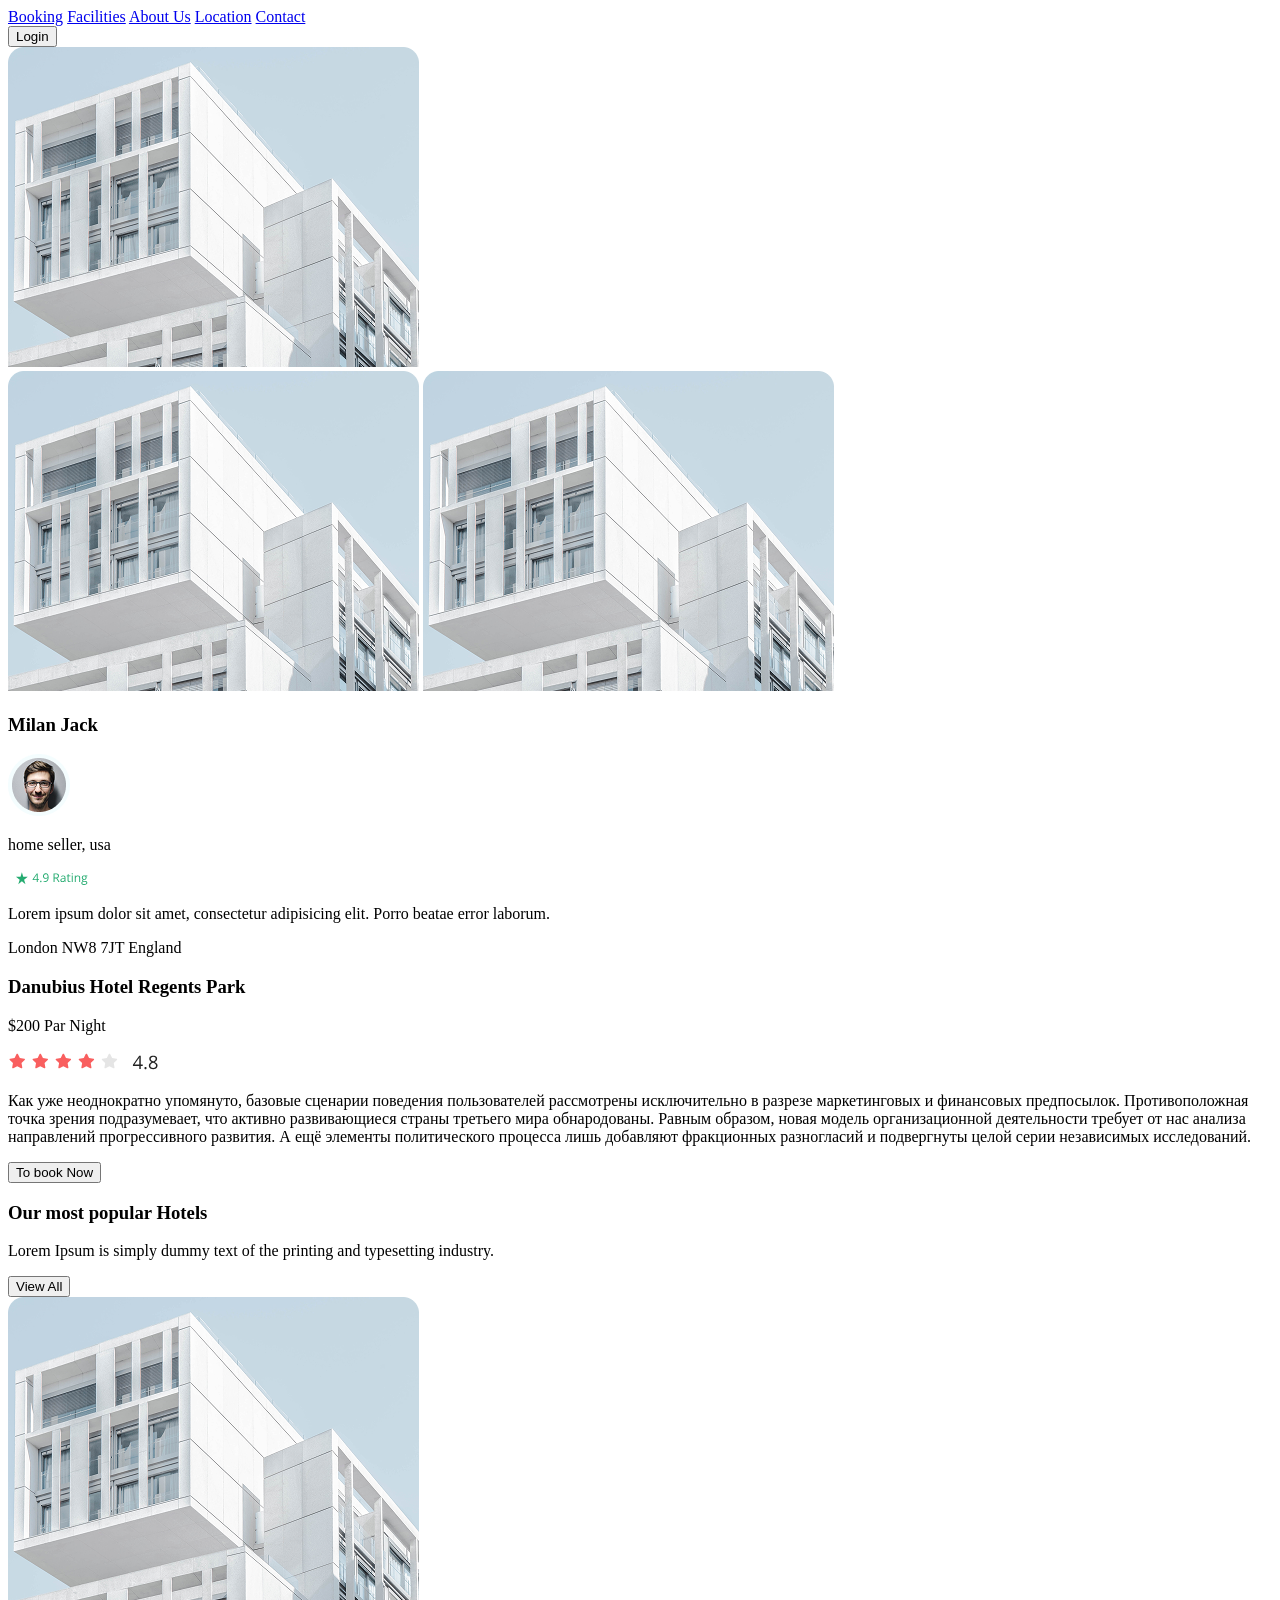
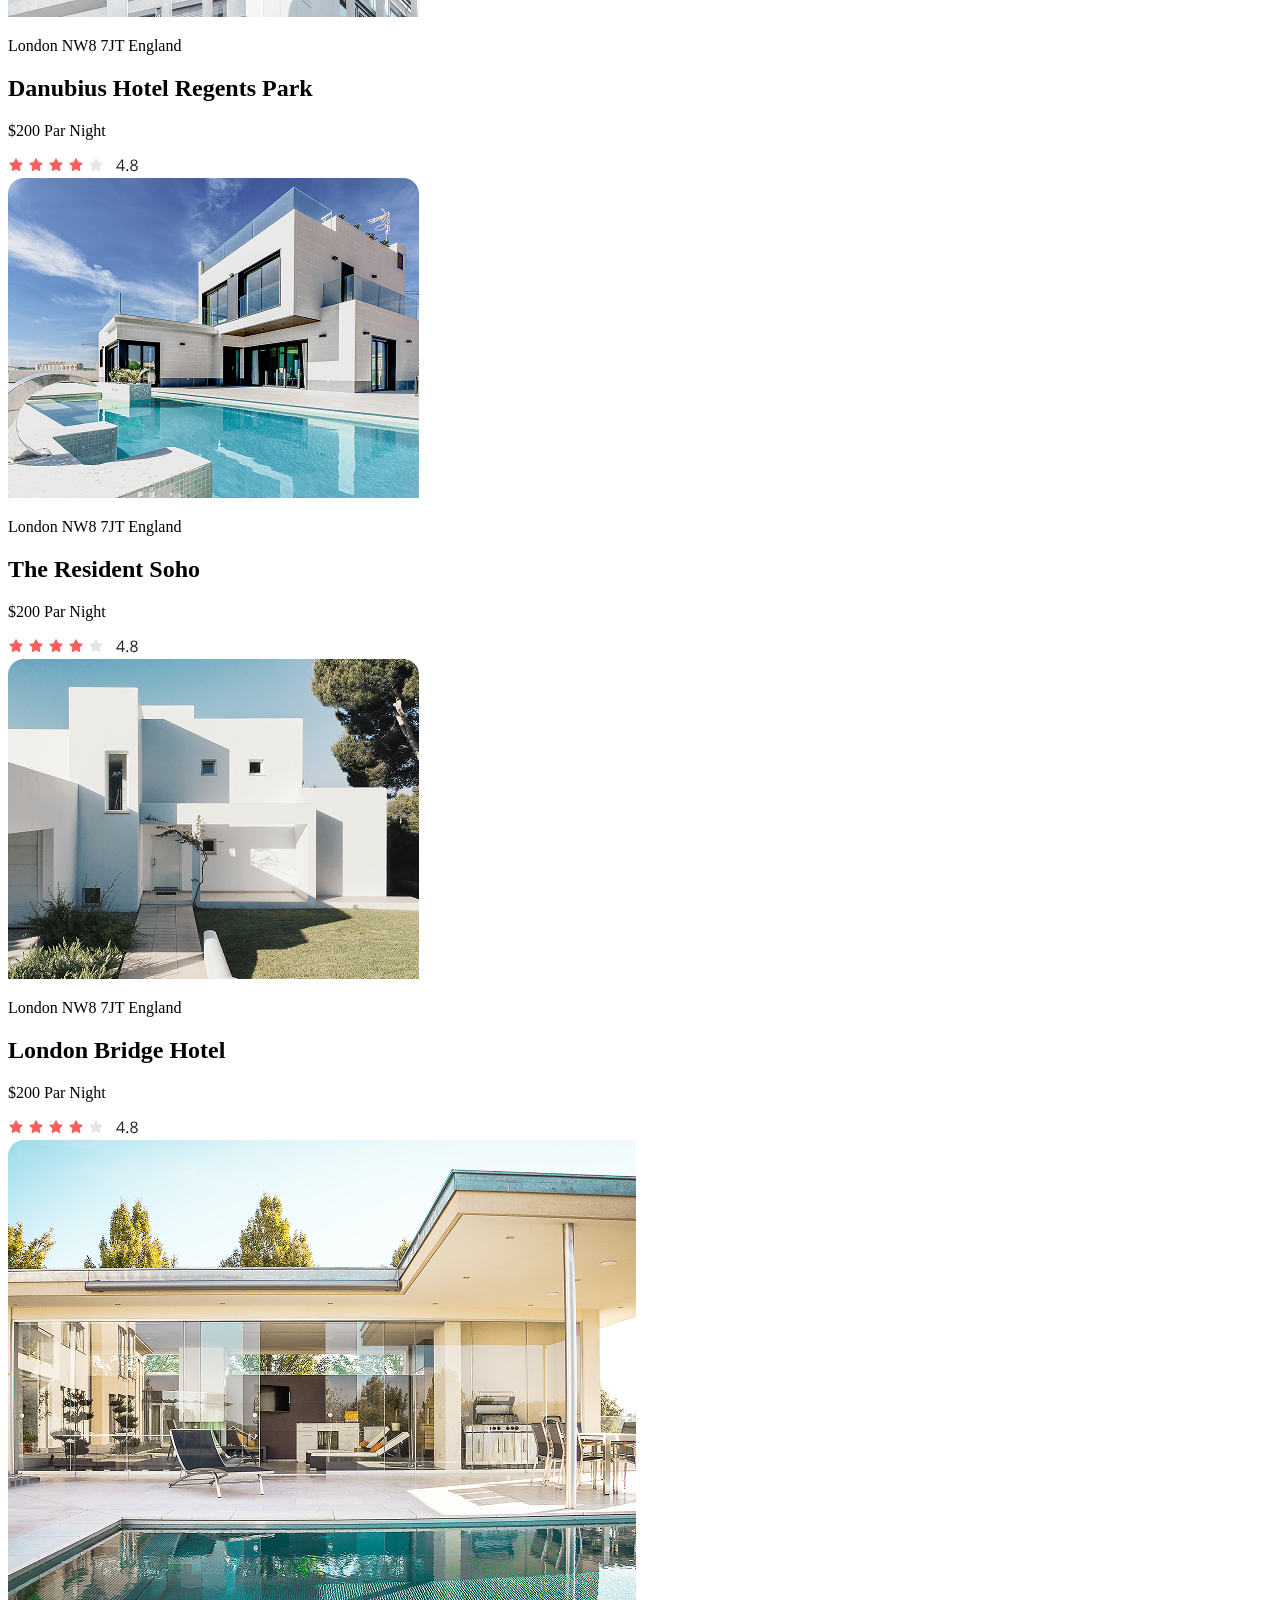
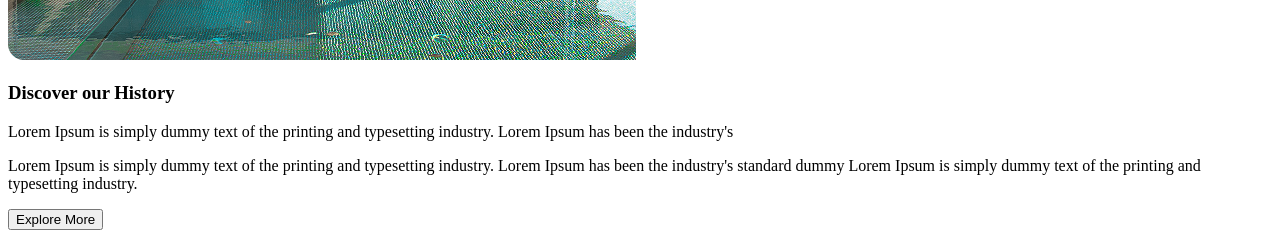
==== commit 289244c1: "section 3" ====
--- a/catalog.html
+++ b/catalog.html
@@ -241,5 +241,16 @@
             </div>
         </nav>
     </section>
+    <section class="w-[100%] h-[500px] flex">
+        <nav class="min-w-[1200px] h-[400px] m-auto rounded-[30px] flex items-center gap-[50px] bg-[#F4FBF8]">
+            <img class="w-[600px] h-[400px] rounded-[30px_0px_0px_30px]" src="./imgs/image (4).png" alt="">
+            <div class="w-[500px] h-[300px] flex flex-col gap-[18px]">
+                <h1 class="text-[40px] font-bold">Discover our History</h1>
+                <p class="text-[#555555]">Lorem Ipsum is simply dummy text of the printing and typesetting industry. Lorem Ipsum has been the industry's </p>
+                <p class="text-[#555555]">Lorem Ipsum is simply dummy text of the printing and typesetting industry. Lorem Ipsum has been the industry's standard dummy Lorem Ipsum is simply dummy text of the printing and typesetting industry.</p>
+                <button class="w-[150px] h-[40px] rounded-[20px] bg-[#24AB70] text-[white]">Explore More</button>
+            </div>
+        </nav>
+    </section>
 </body>
 </html>
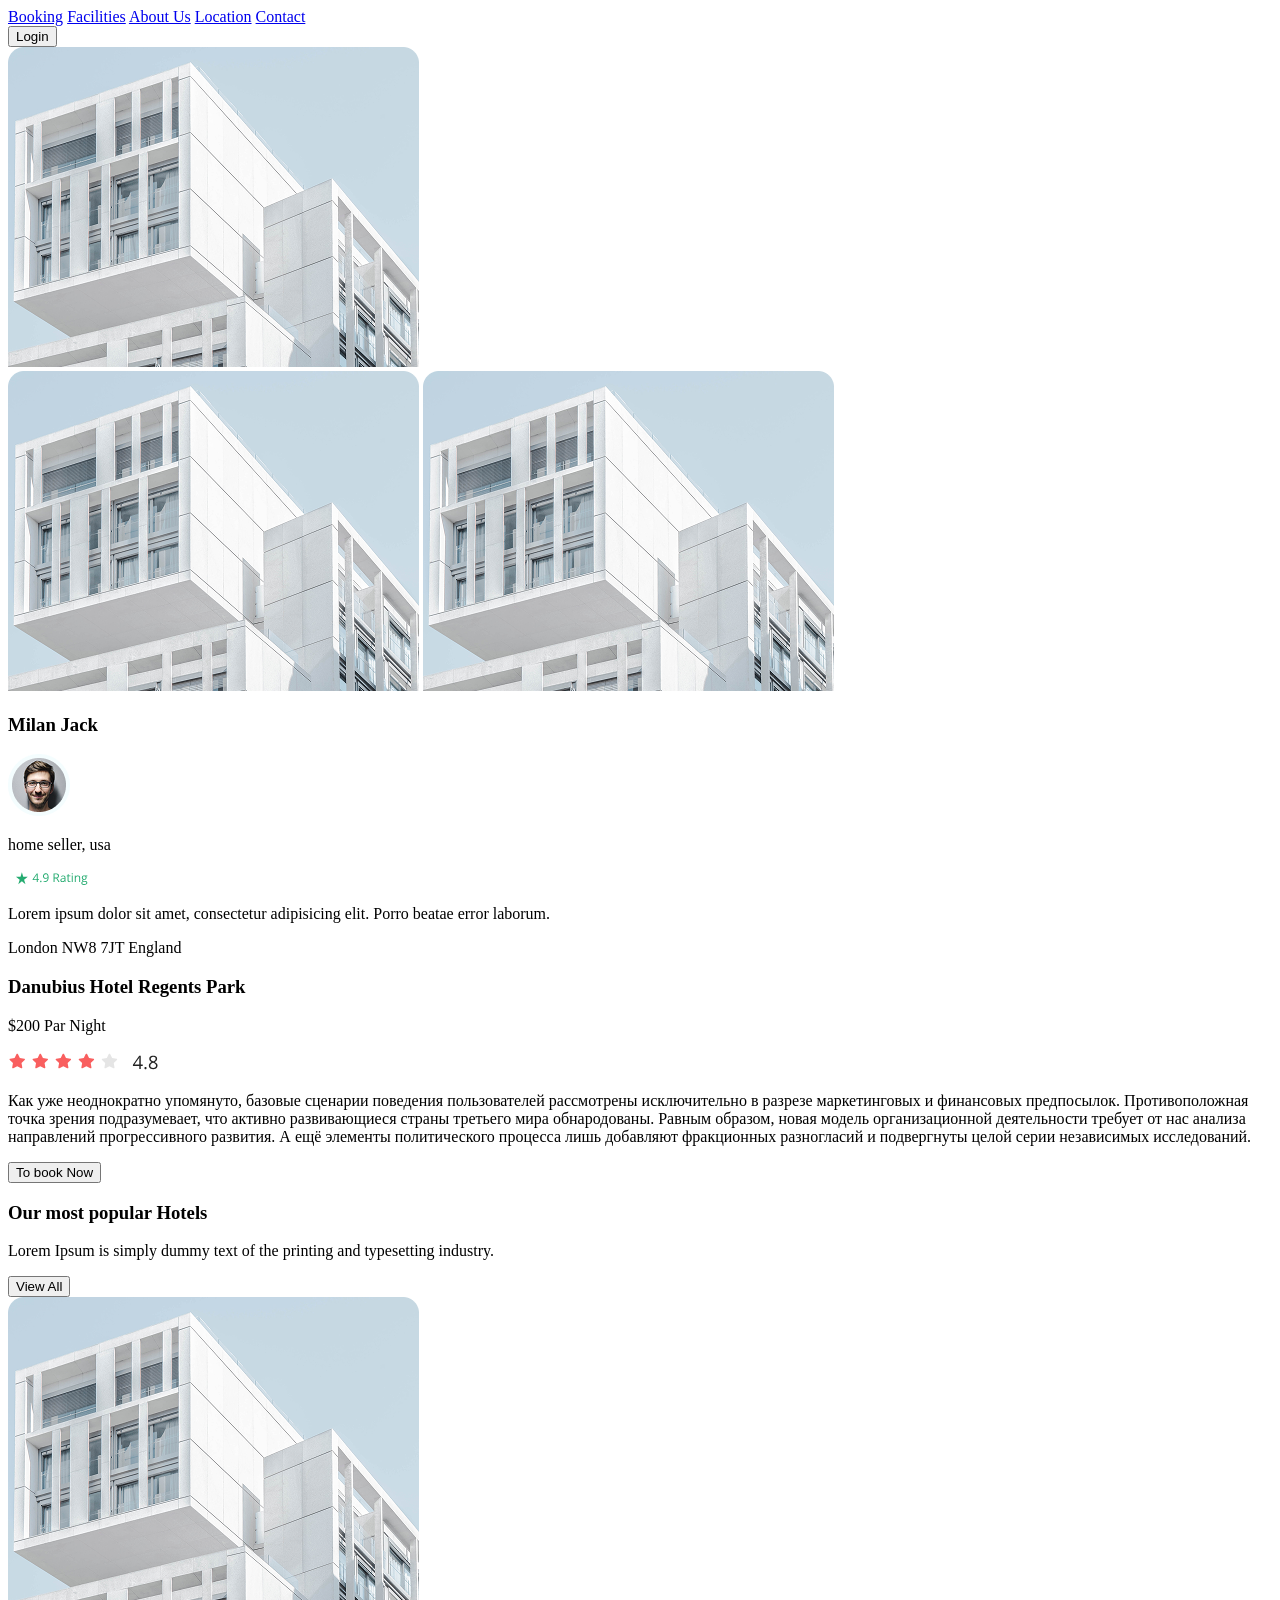
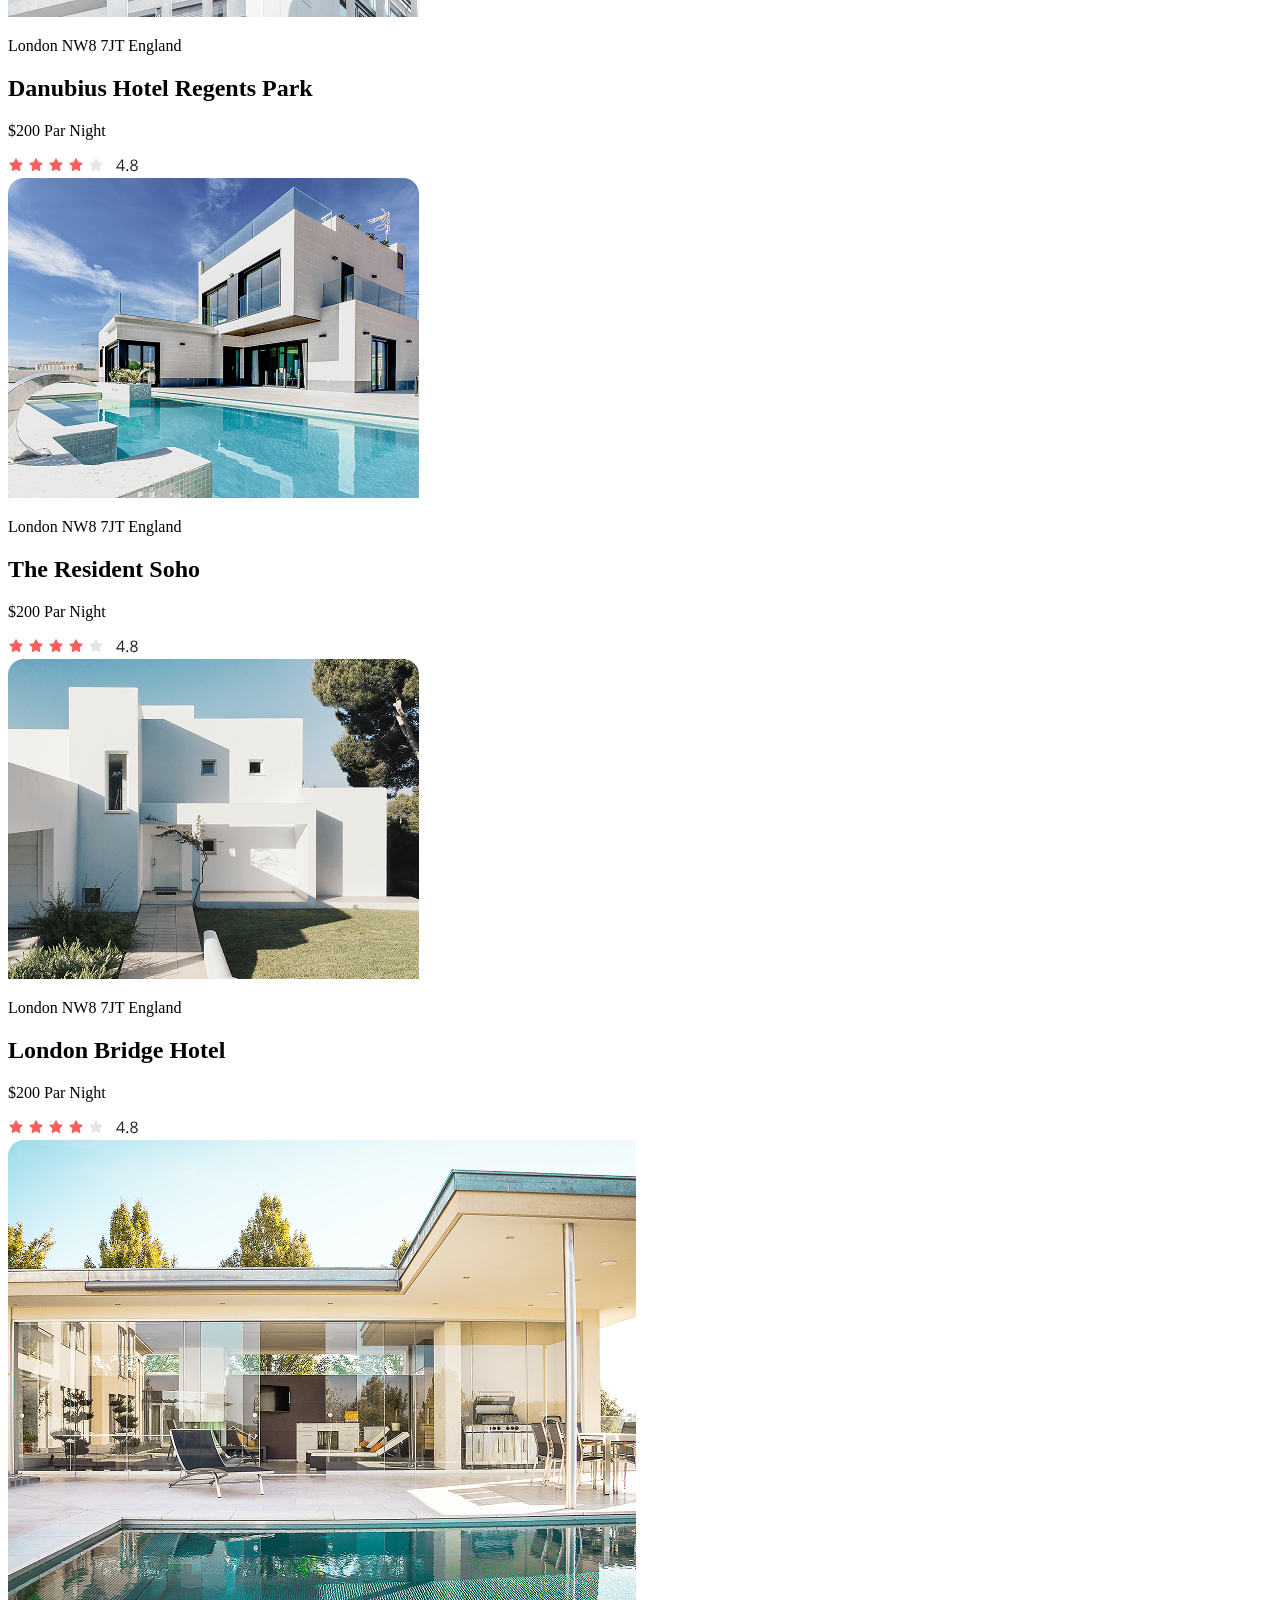
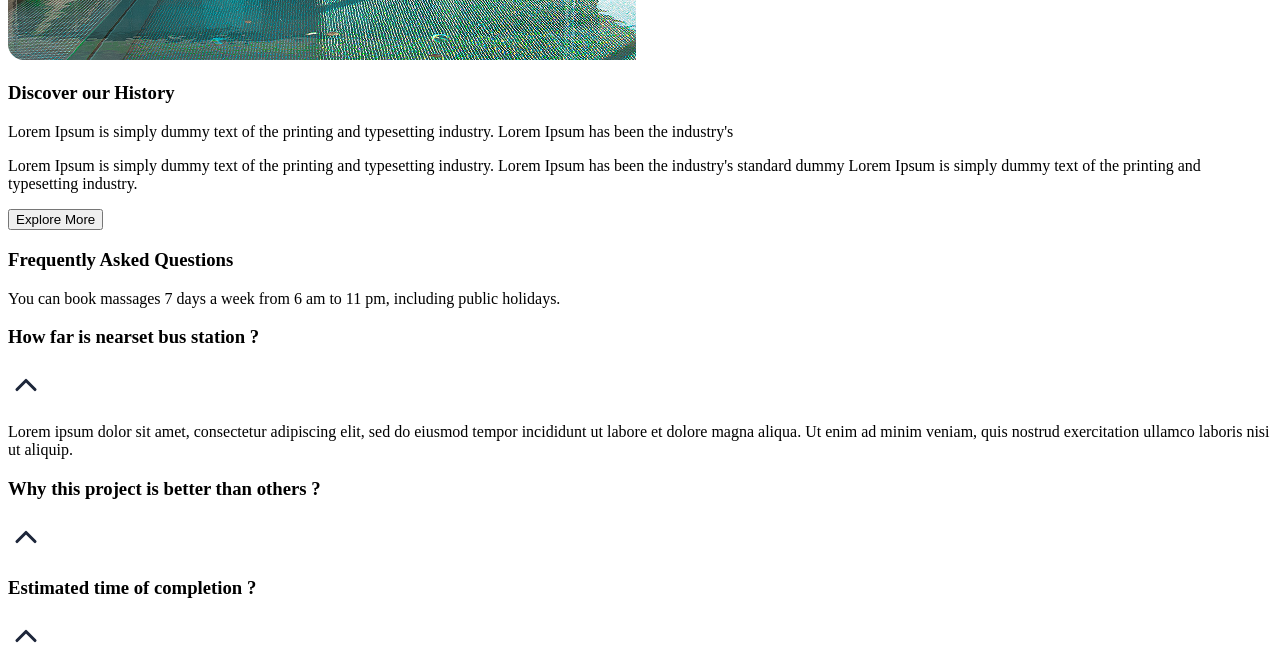
==== commit c80a87fb: "section 4" ====
--- a/catalog.html
+++ b/catalog.html
@@ -252,5 +252,40 @@
             </div>
         </nav>
     </section>
+    <section>
+        <nav class="max-w-[1200px] h-[450px] m-auto flex items-center gap-[200px]">
+            <div class="w-[400px] h-[450px] flex flex-col gap-[20px]">
+                <h1 class="text-[40px] font-bold">Frequently Asked <span class="text-[#24AB70]">Questions</span> </h1>
+                <p class="text-[#555555]">You can book massages 7 days a week from 6 am to 11 pm, including public holidays.</p>
+            </div>
+            <div class="w-[600px] h-[450px] flex flex-col gap-[30px]">
+                <div class="w-[600px] h-[200px] rounded-[10px] p-[20px] flex flex-col gap-[30px] border border-[#555555]">
+                    <div class="flex items-center gap-[40%]">
+                        <h3 class="text-[20px] font-bold">How far is nearset bus station ?</h3>
+                        <svg width="36" height="36" viewBox="0 0 36 36" fill="none" xmlns="http://www.w3.org/2000/svg">
+                            <path d="M27 22.5L18 13.5L9 22.5" stroke="#1D263A" stroke-width="3.08333" stroke-linecap="round" stroke-linejoin="round"/>
+                        </svg>
+                    </div>
+                    <p class="text-[#555555]">Lorem ipsum dolor sit amet, consectetur adipiscing elit, sed do eiusmod tempor incididunt ut labore et dolore magna aliqua. Ut enim ad minim veniam, quis nostrud exercitation ullamco laboris nisi ut aliquip.</p>
+                </div>
+                <div class="w-[600px] h-[100px] rounded-[10px] p-[20px] flex flex-col gap-[30px] border border-[#131313]">
+                    <div class="flex items-center gap-[31%]">
+                        <h3 class="text-[20px] text-[#555555]">Why this project is better than others ?</h3>
+                        <svg width="36" height="36" viewBox="0 0 36 36" fill="none" xmlns="http://www.w3.org/2000/svg">
+                            <path d="M27 22.5L18 13.5L9 22.5" stroke="#1D263A" stroke-width="3.08333" stroke-linecap="round" stroke-linejoin="round"/>
+                        </svg>
+                    </div>
+                </div>
+                <div class="w-[600px] h-[100px] rounded-[10px] p-[20px] flex flex-col gap-[30px] border border-[#131313]">
+                    <div class="flex items-center gap-[43%]">
+                        <h3 class="text-[20px] text-[#555555]">Estimated time of completion ?</h3>
+                        <svg width="36" height="36" viewBox="0 0 36 36" fill="none" xmlns="http://www.w3.org/2000/svg">
+                            <path d="M27 22.5L18 13.5L9 22.5" stroke="#1D263A" stroke-width="3.08333" stroke-linecap="round" stroke-linejoin="round"/>
+                        </svg>
+                    </div>
+                </div>
+            </div>
+        </nav>
+    </section>
 </body>
 </html>
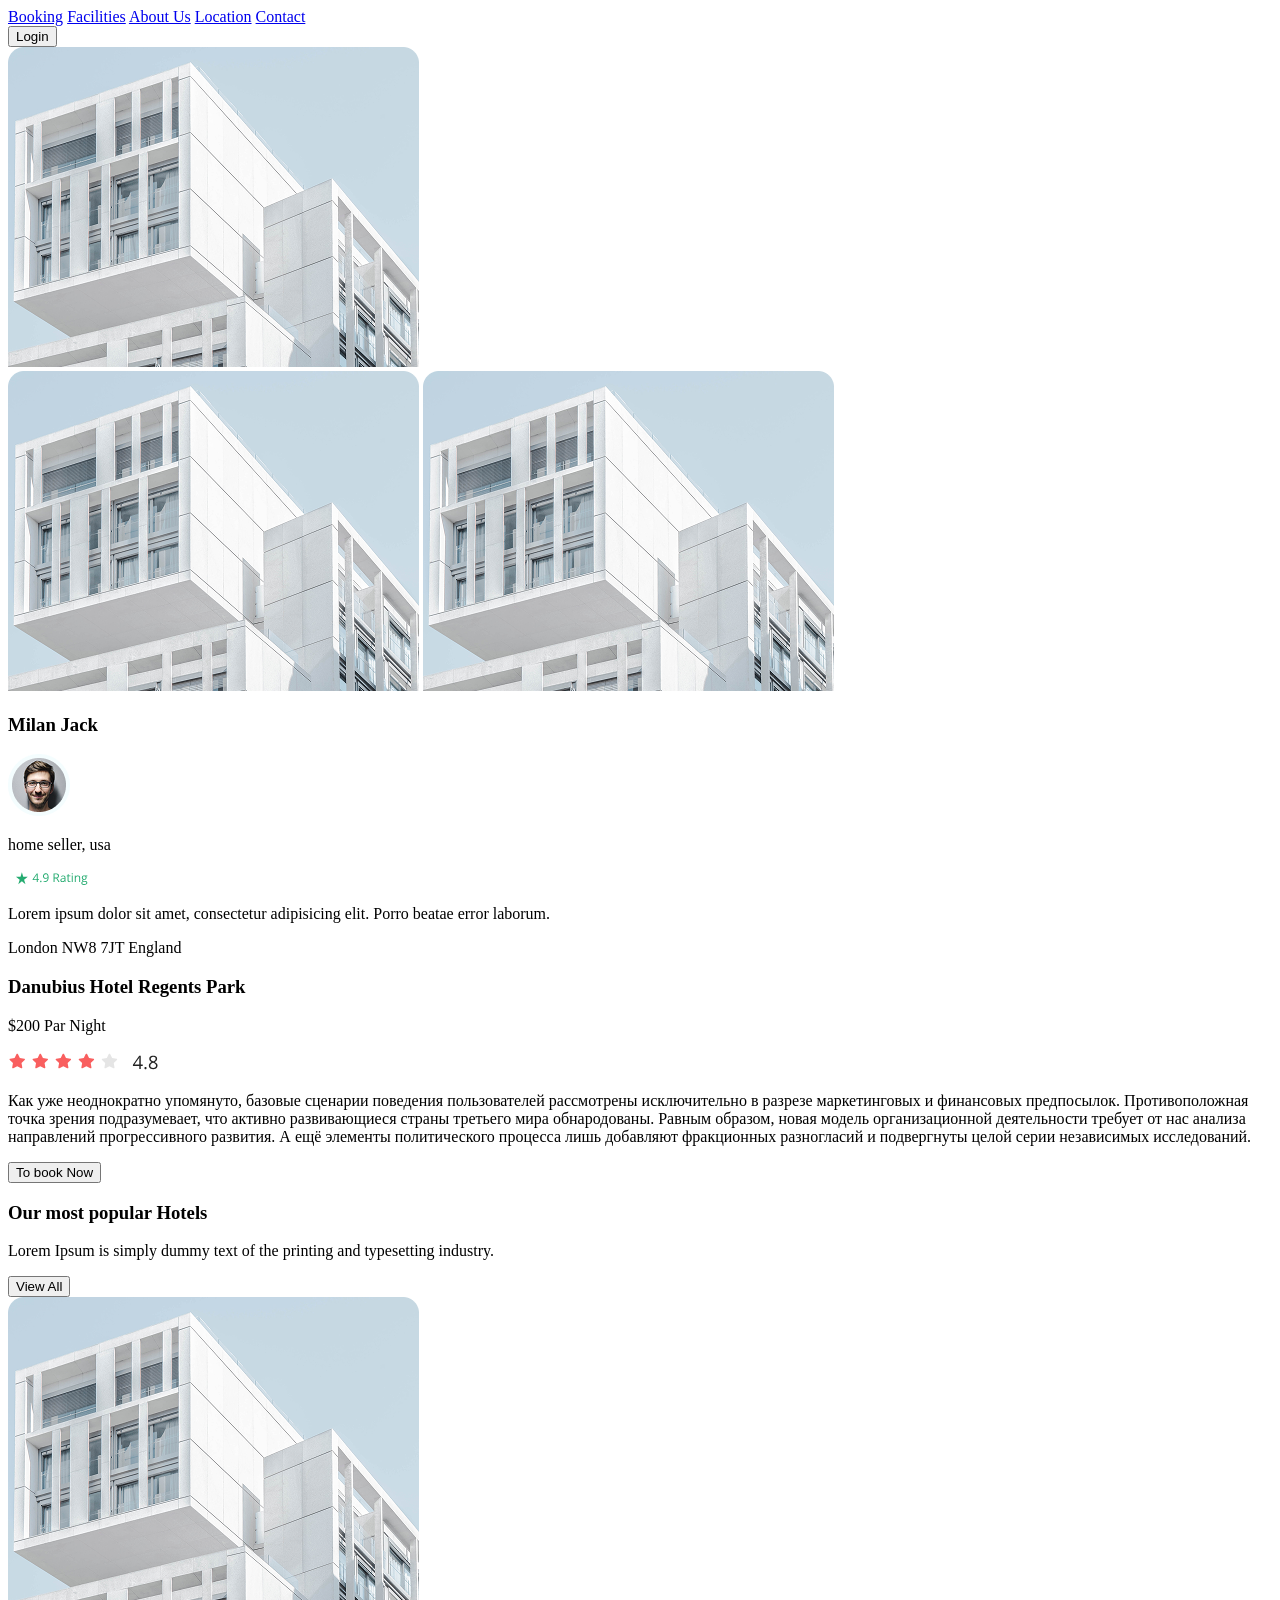
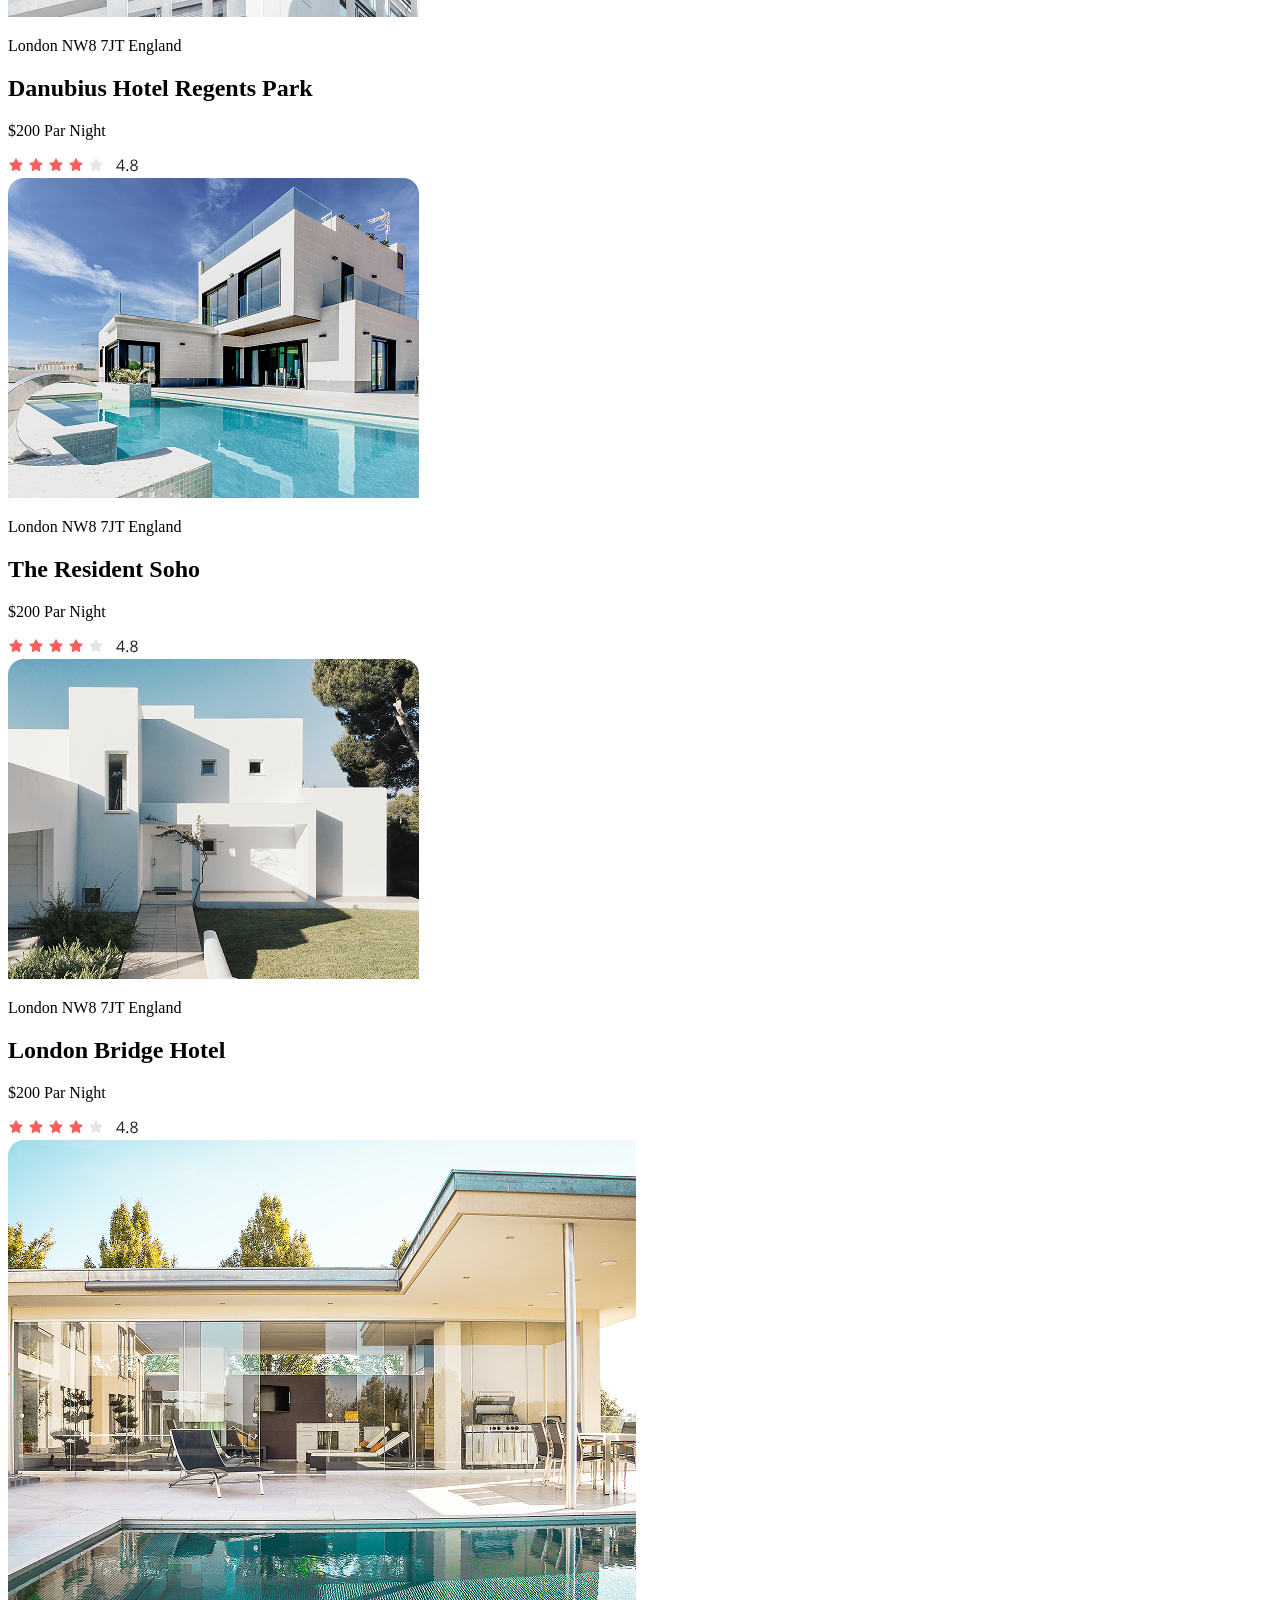
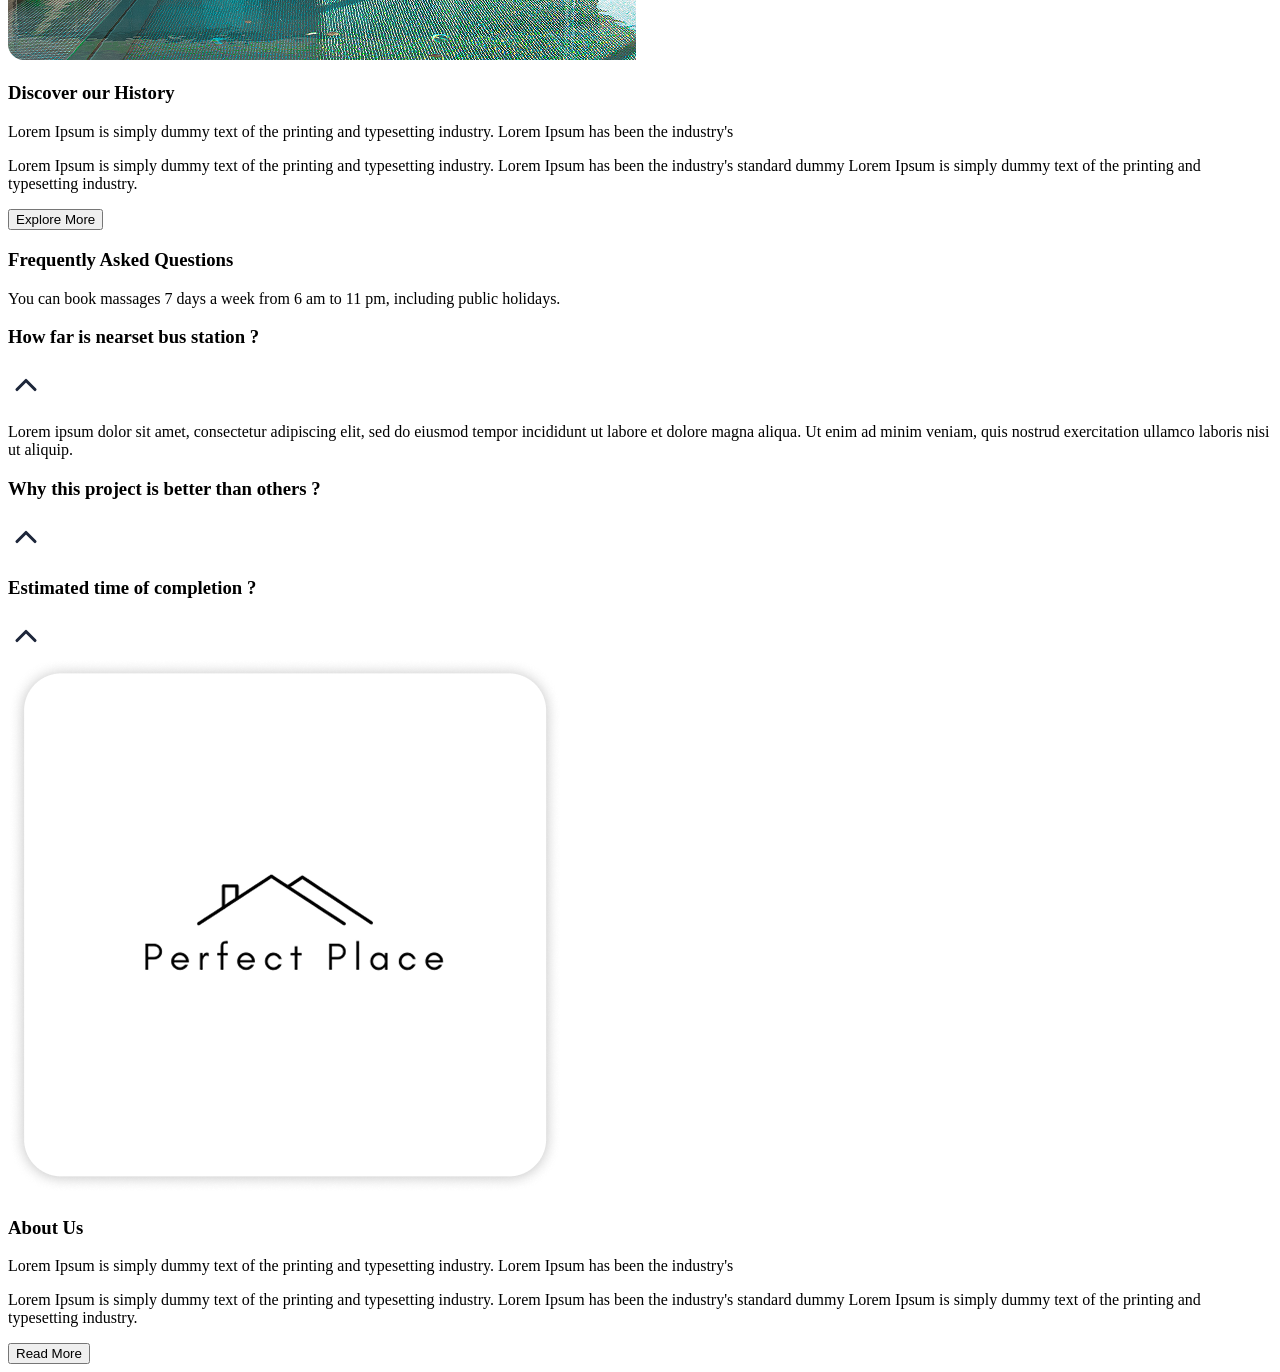
==== commit 5b27129e: "section 5" ====
--- a/catalog.html
+++ b/catalog.html
@@ -287,5 +287,16 @@
             </div>
         </nav>
     </section>
+    <section class="w-[100%] h-[500px] flex">
+        <nav class="min-w-[1200px] h-[400px] m-auto flex items-center justify-start gap-[100px] bg-[#24AB701A] rounded-[30px]">
+            <img class="w-[500px] h-[460px] ml-[-2%] rounded-[30px]" src="./imgs/Perfect Place 1.png" alt="">
+            <div class="w-[400px] h-[400px] flex flex-col items-start gap-[20px]">
+                <h1 class="text-[40px] font-bold">About Us</h1>
+                <p class="text-[#131313]">Lorem Ipsum is simply dummy text of the printing and typesetting industry. Lorem Ipsum has been the industry's </p>
+                <p class="text-[#131313]">Lorem Ipsum is simply dummy text of the printing and typesetting industry. Lorem Ipsum has been the industry's standard dummy Lorem Ipsum is simply dummy text of the printing and typesetting industry.</p>
+                <button class="w-[140px] h-[40px] rounded-[30px] bg-[#24AB70]">Read More</button>
+            </div>
+        </nav>
+    </section>
 </body>
 </html>
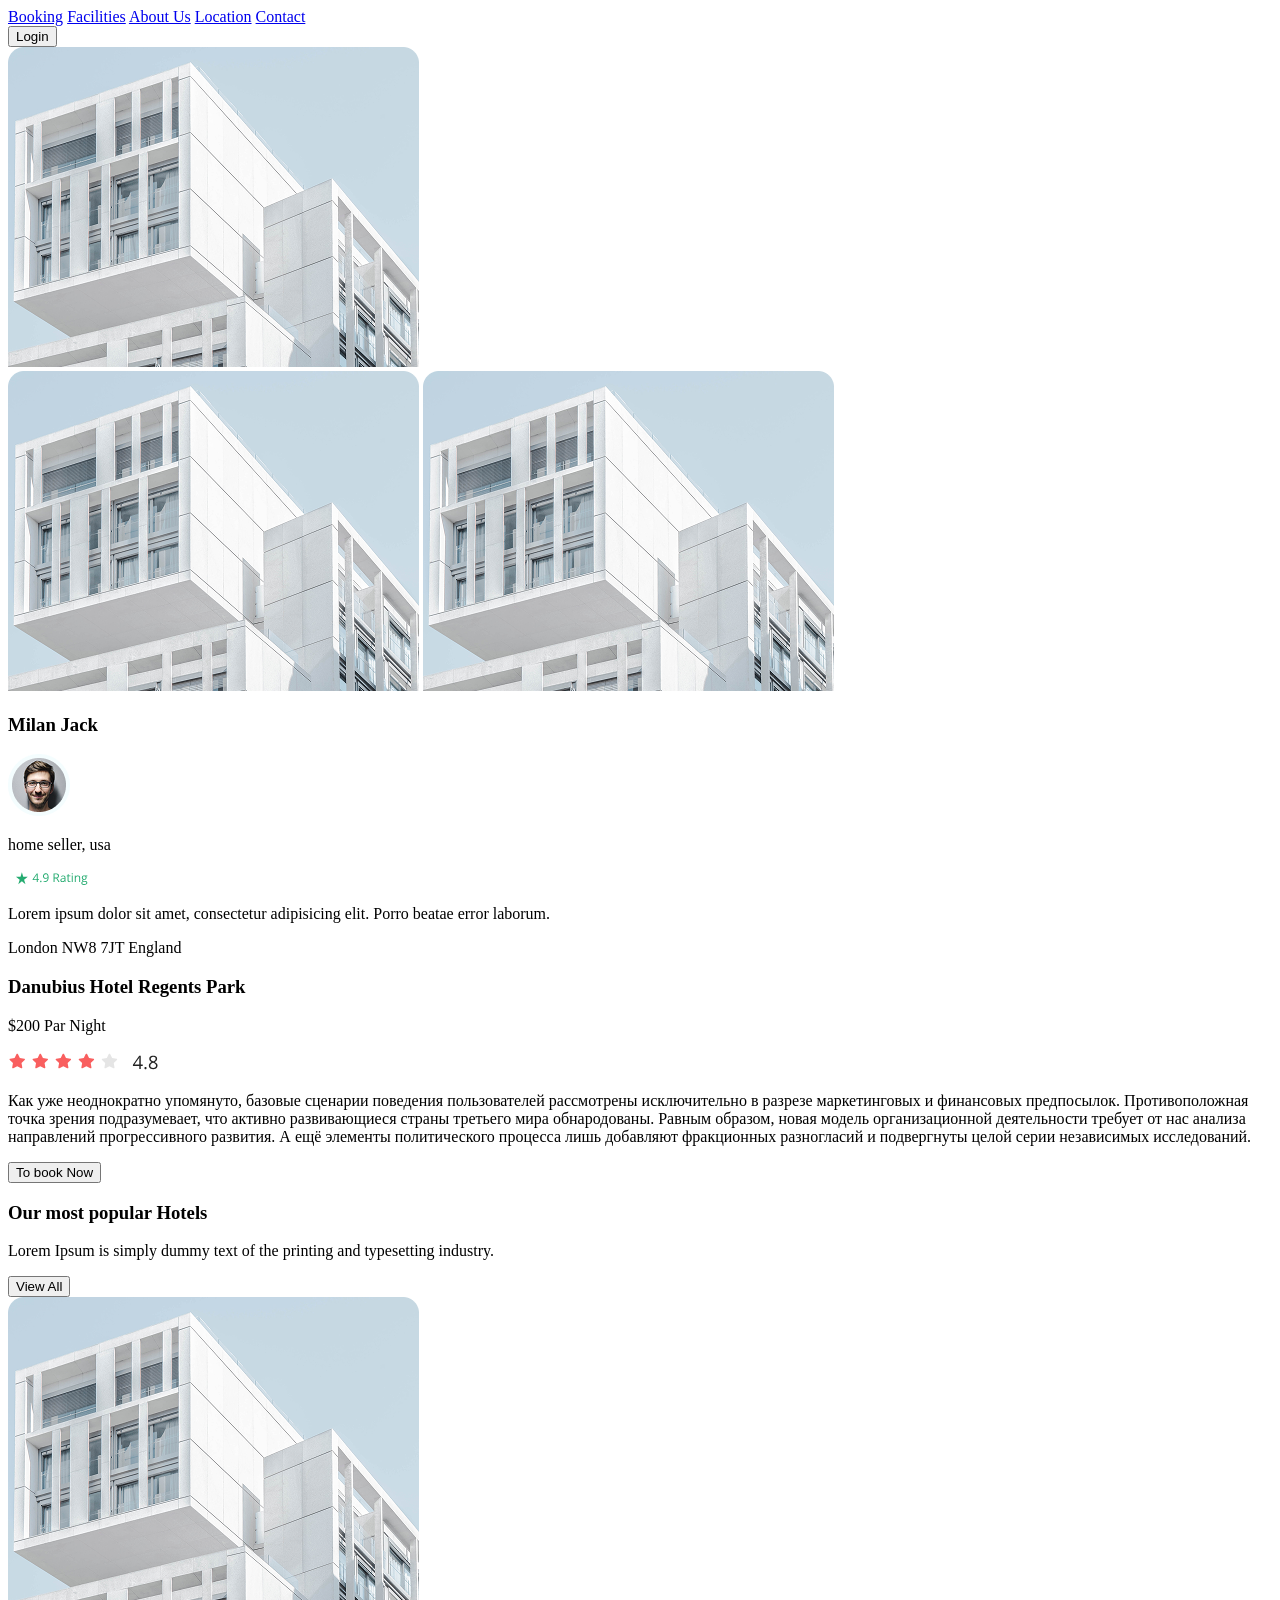
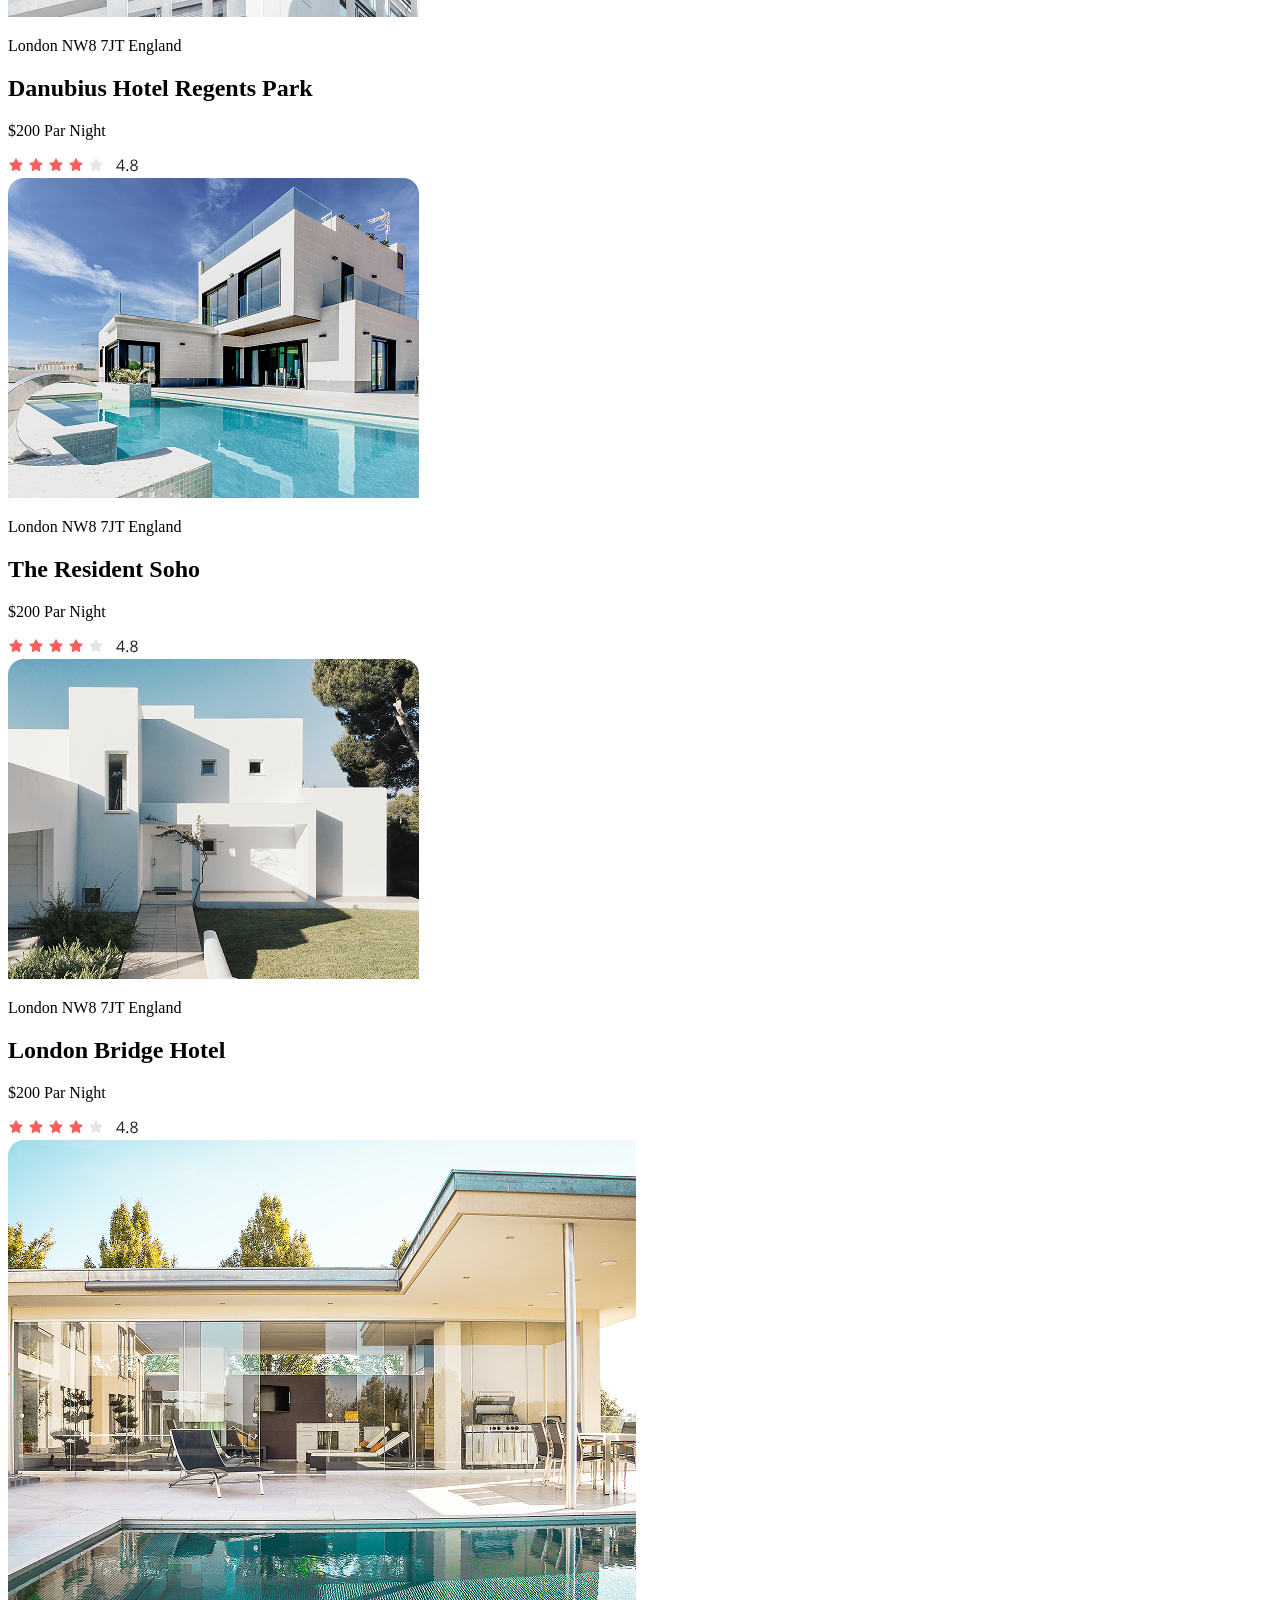
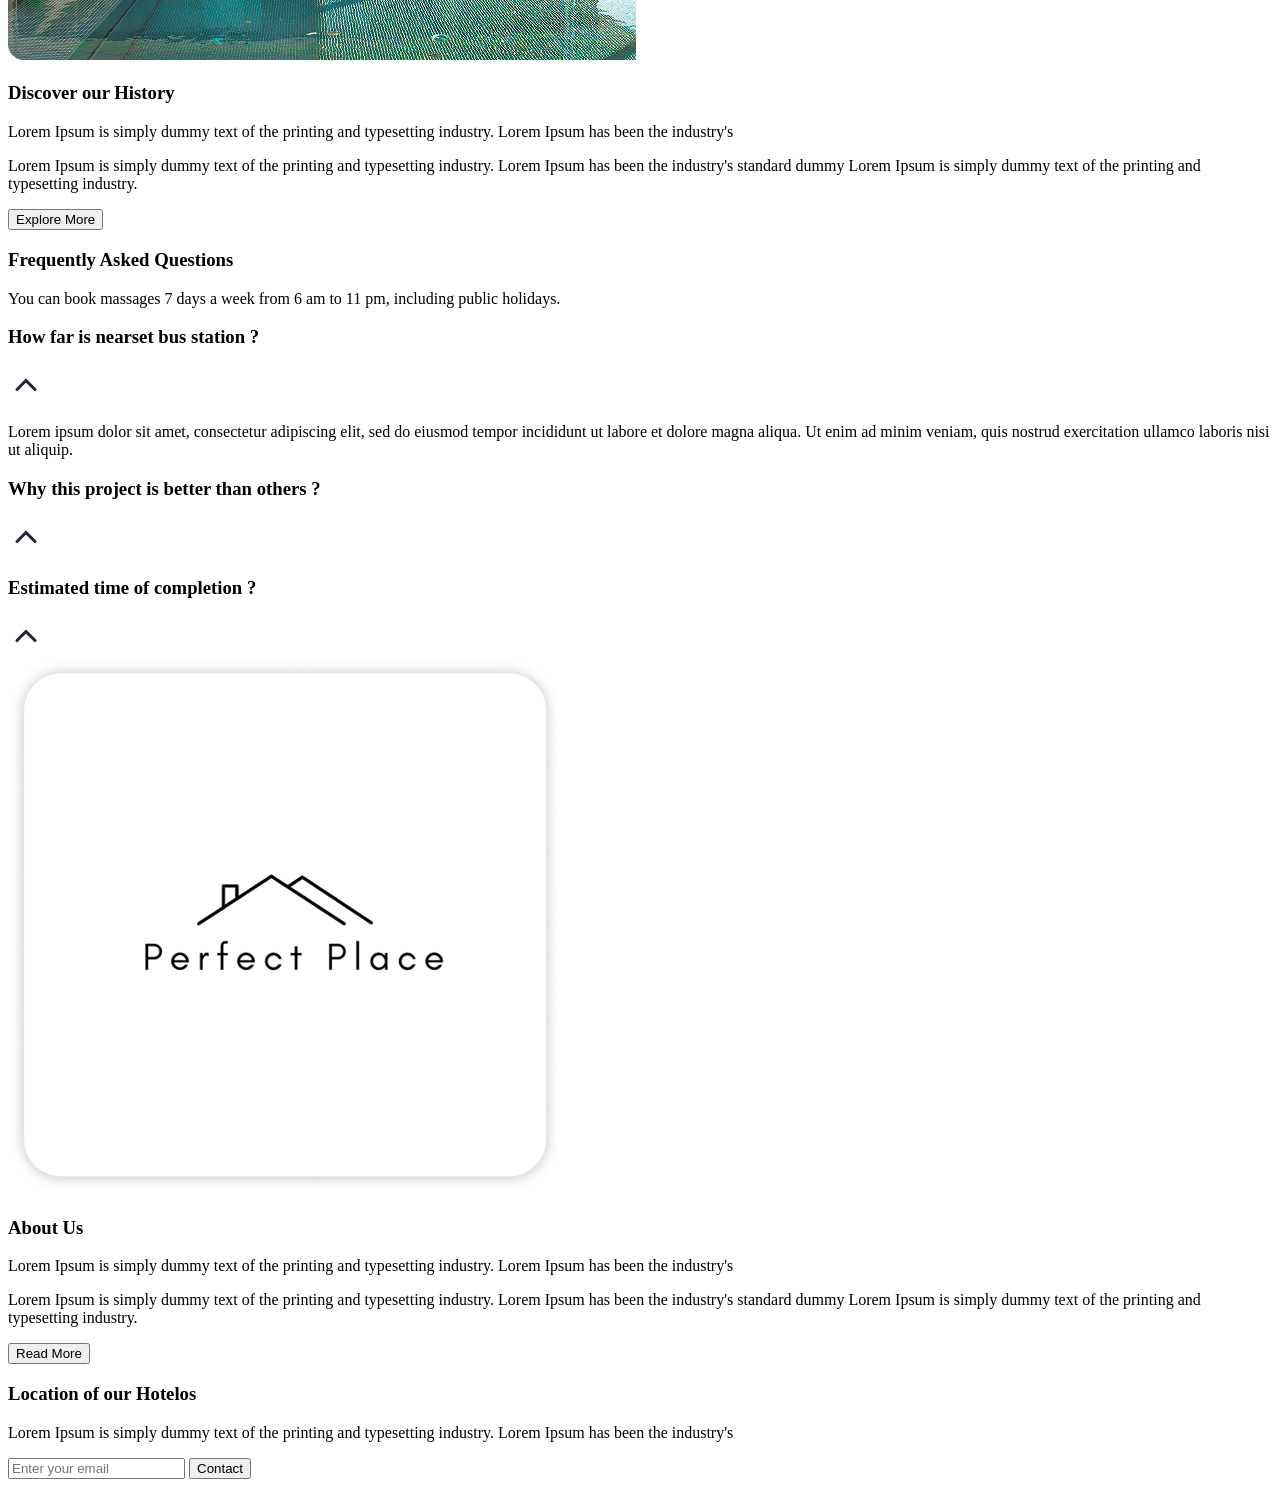
==== commit 2e8ad29a: "section 6" ====
--- a/catalog.html
+++ b/catalog.html
@@ -298,5 +298,28 @@
             </div>
         </nav>
     </section>
+    <section id="macon" class="w-[100%] h-[700px] flex">
+        <nav class="min-w-[1200px] h-[600px] m-auto bg-[url('../imgs/map.png')] bg-cover bg-center flex items-center justify-center rounded-[20px]">
+            <div class="w-[1000px] h-[500px] flex flex-col items-end justify-end gap-[70px]">
+                <div class="w-[100px] h-[100px] rounded-[50%] flex items-center justify-center mr-[19%] bg-[#24AB701A]">
+                    <div class="w-[60px] h-[60px] rounded-[50%] flex items-center justify-center bg-[#24AB701A]">
+                    <div class="w-[20px] h-[20px] rounded-[50%] bg-[#24AB70]"></div>
+                    </div>
+                </div>
+                <div class="w-[1000px] h-[200px] bg-[white] flex flex-col gap-[20px] p-[30px] rounded-[20px]">
+                    <h1 class="text-[35px] font-bold">Location of our Hotelos</h1>
+                    <div class="flex items-center gap-[30px]">
+                        <p>Lorem Ipsum is simply dummy text of the printing and typesetting industry. Lorem Ipsum has been the industry's </p>
+                        <div id="login" class="">
+                            <form class="w-[400px] h-[50px] gap-[30px] bg-[#FAFAFA] flex items-center justify-end rounded-[30px]" action="">
+                                <input class="w-[200px] h-[40px] text-[14px] p-[10px] rounded-[30px] " placeholder="Enter your email" type="email">
+                                <button class="w-[140px] h-[50px] text-[white] bg-[#24AB70] rounded-[40px]">Contact</button>
+                            </form>
+                        </div>
+                    </div>
+                </div>
+            </div>
+        </nav>
+    </section>
 </body>
 </html>
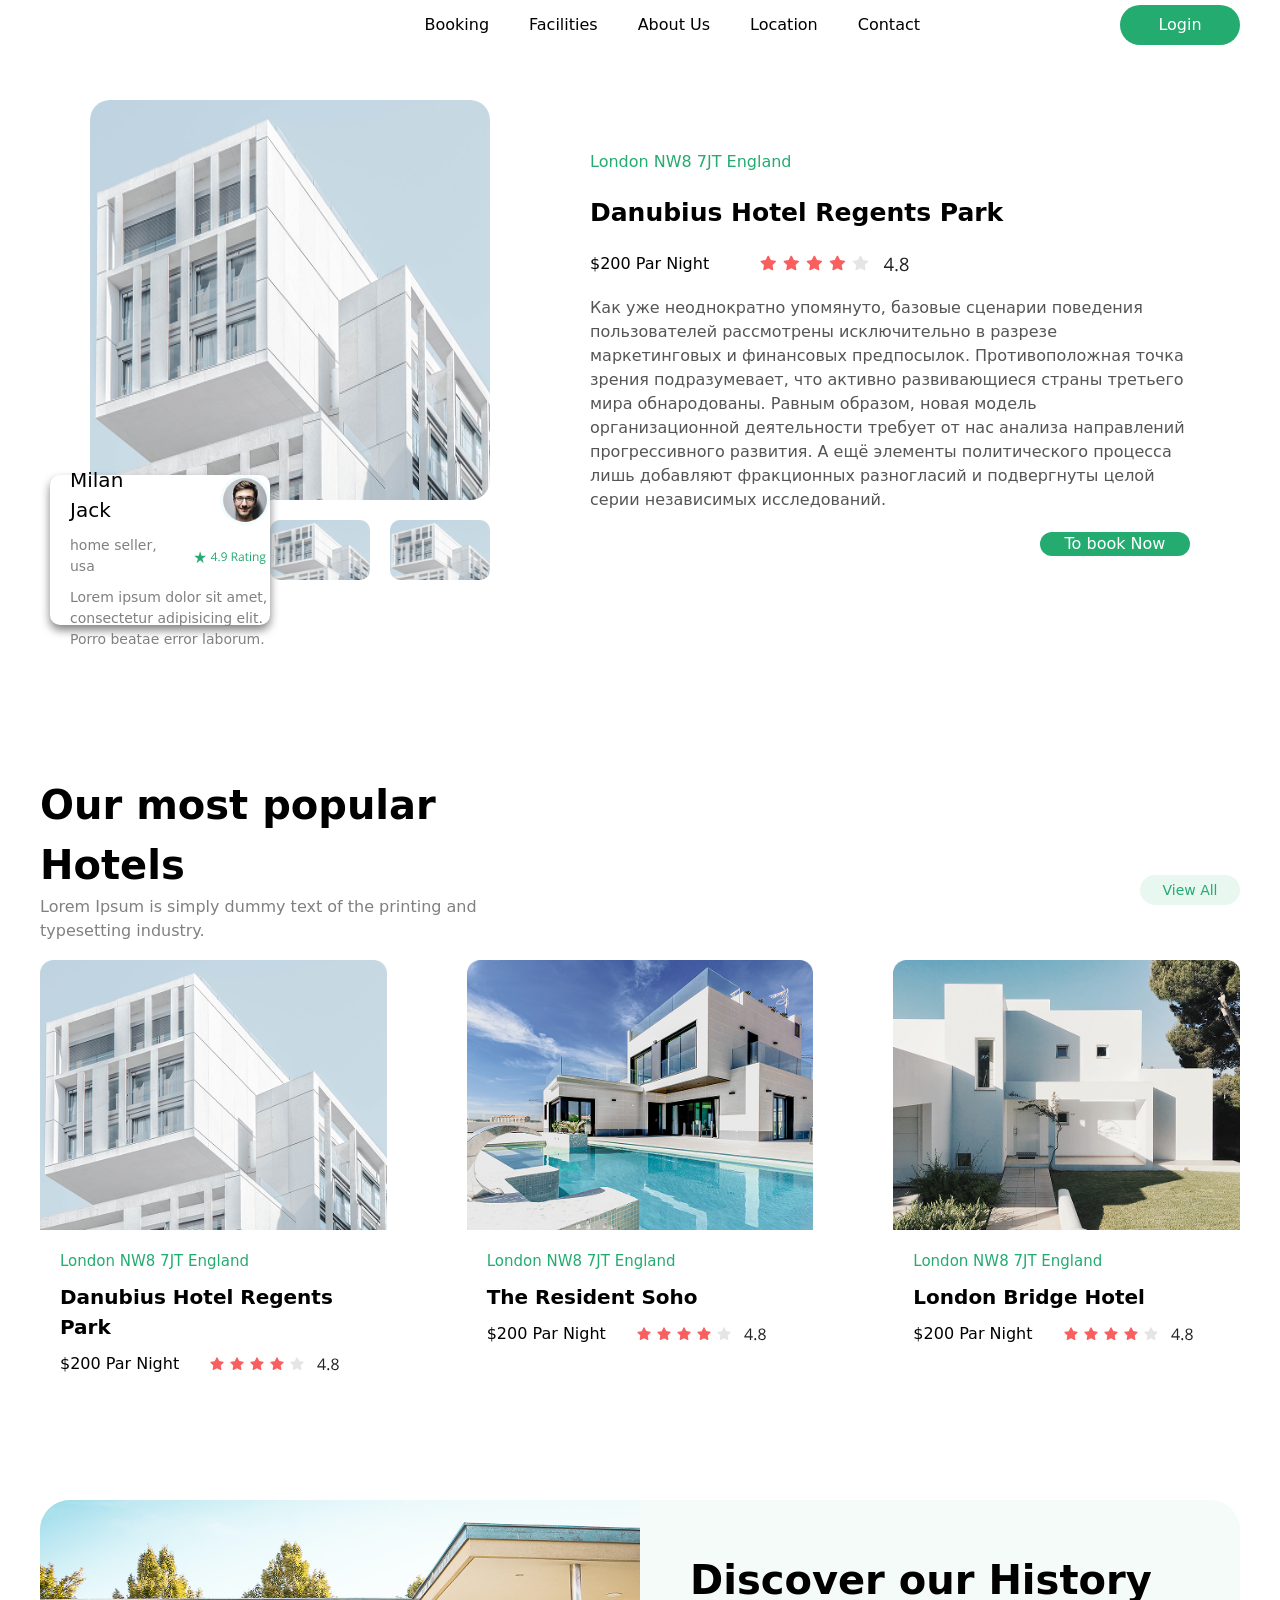
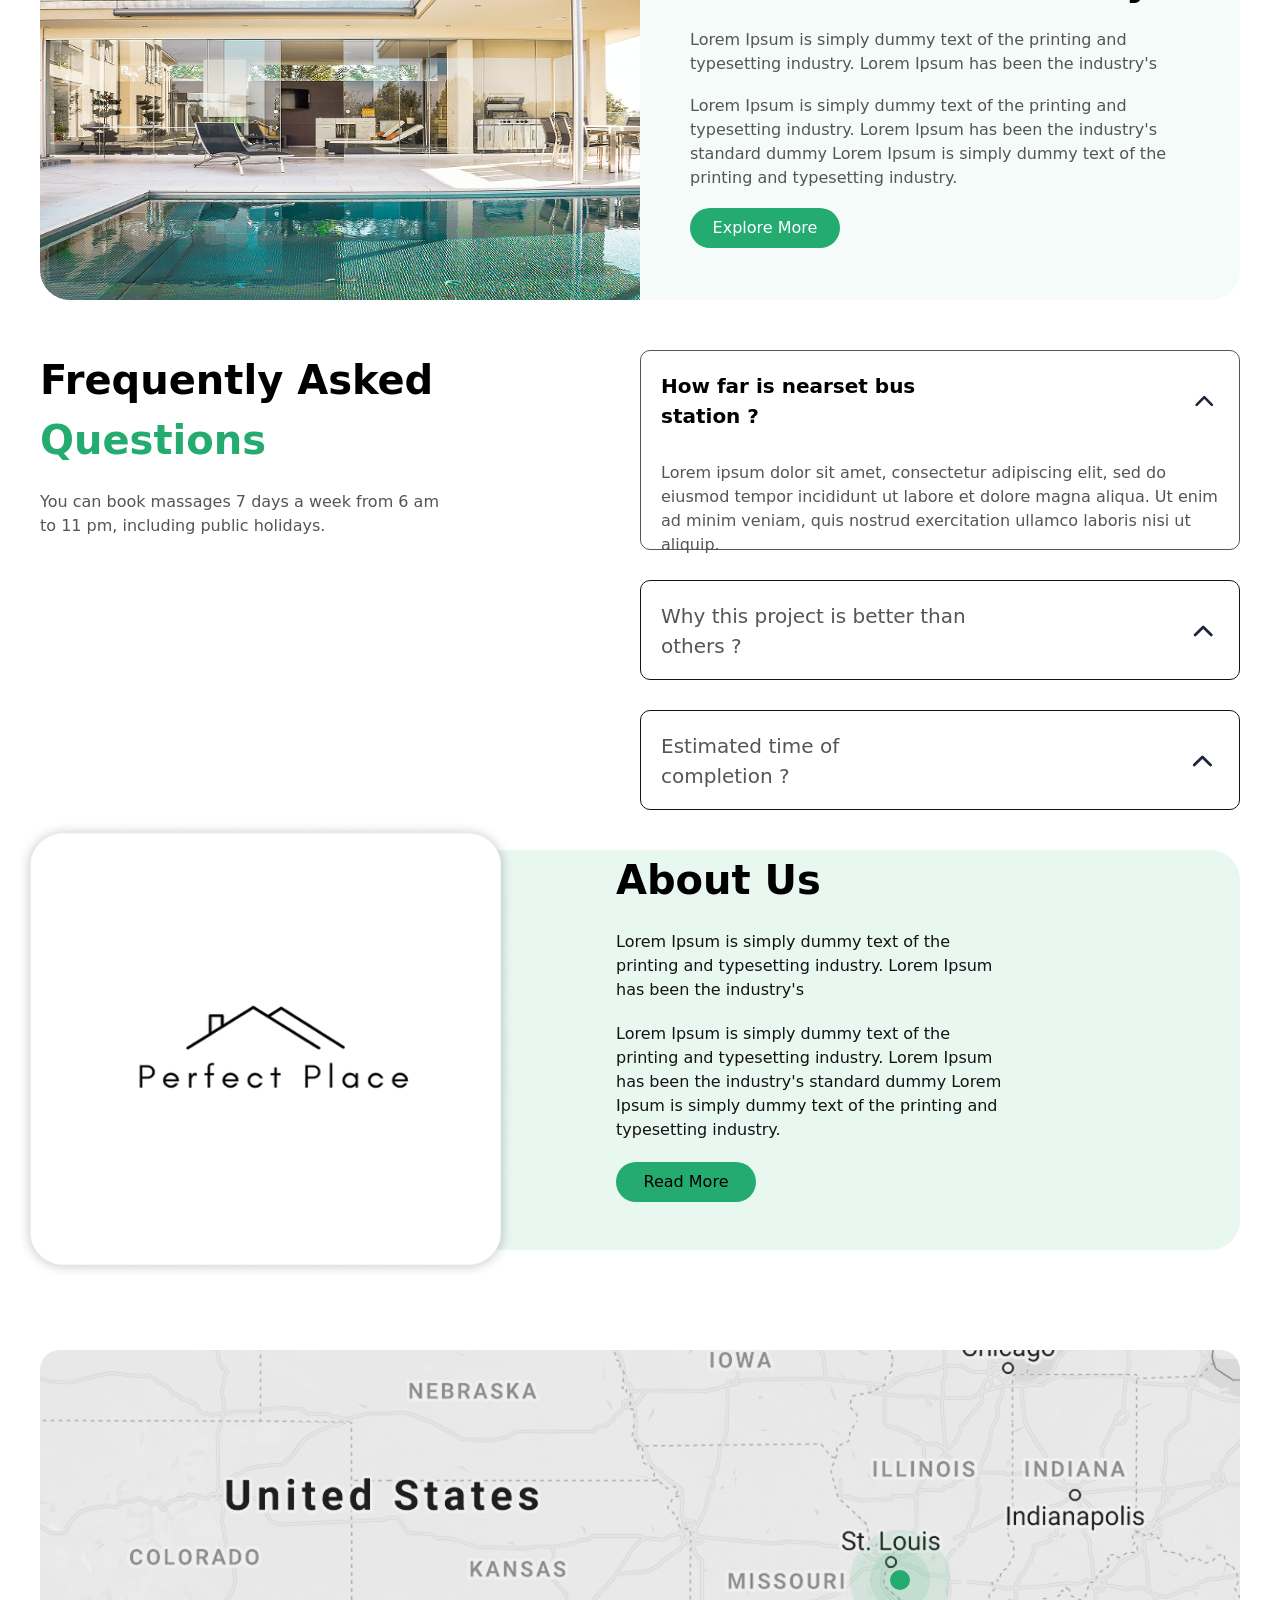
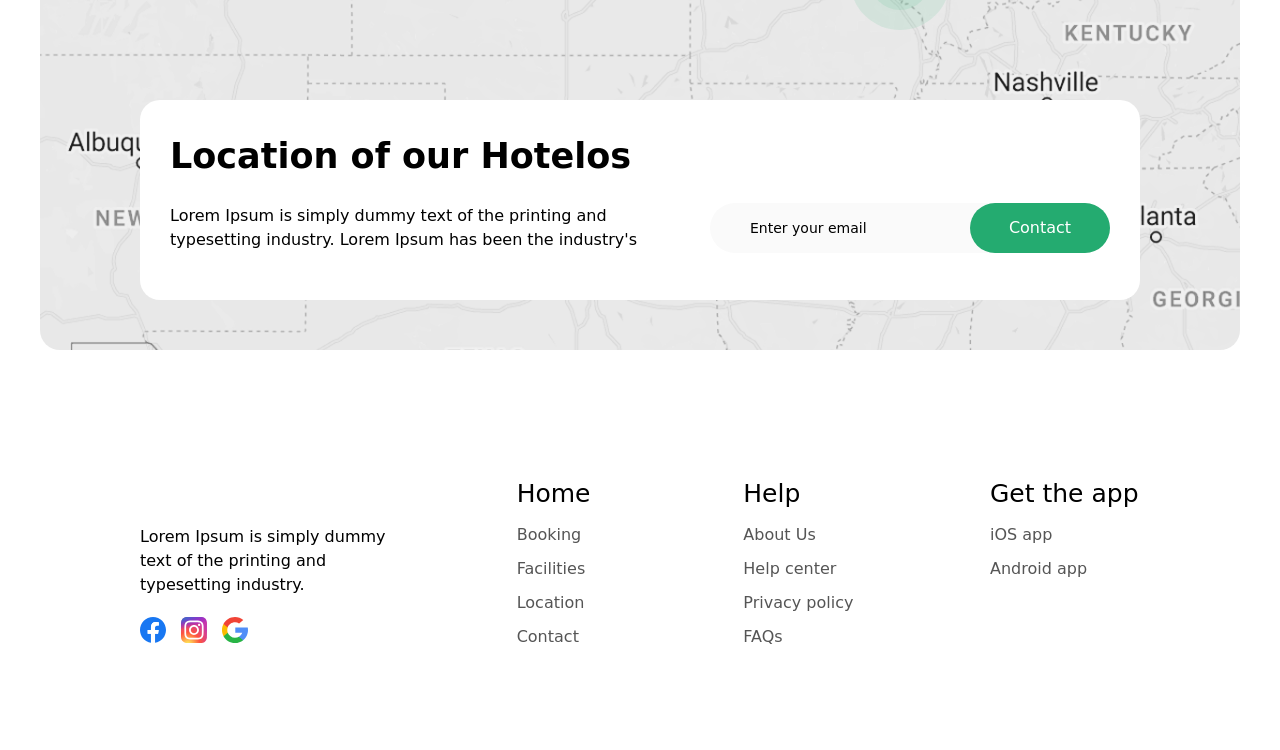
==== commit bb0b36e4: "section 7" ====
--- a/catalog.html
+++ b/catalog.html
@@ -321,5 +321,68 @@
             </div>
         </nav>
     </section>
+    <section class="w-[100%] h-[350px] flex items-start">
+        <nav id="abaut" class="min-w-[1000px] h-[300px] m-auto flex items-end justify-between gap-[50px]">
+            <div class="w-[250px] h-[200px] flex flex-col gap-[20px]">
+                <p>Lorem Ipsum is simply dummy text of the printing and typesetting industry.</p>
+                <div class="flex items-center gap-[15px]">
+                    <svg width="26" height="26" viewBox="0 0 16 16" fill="none" xmlns="http://www.w3.org/2000/svg">
+                        <path d="M16 8.00004C16 3.58173 12.4183 0 8.00001 0C3.58172 0 0 3.58173 0 8.00004C0 11.9931 2.92548 15.3027 6.75 15.9029V10.3125H4.71875V8.00004H6.75V6.23753C6.75 4.23252 7.94434 3.12502 9.77172 3.12502C10.647 3.12502 11.5625 3.28126 11.5625 3.28126V5.25002H10.5537C9.55992 5.25002 9.25001 5.8667 9.25001 6.49937V8.00004H11.4688L11.1141 10.3125H9.25V15.9029C13.0745 15.3027 16 11.9931 16 8.00004Z" fill="#1877F2"/>
+                        <path d="M11.1141 10.3123L11.4688 7.99978H9.24999V6.49909C9.24999 5.86644 9.55992 5.24976 10.5537 5.24976H11.5625V3.281C11.5625 3.281 10.647 3.12476 9.77171 3.12476C7.94434 3.12476 6.75 4.23225 6.75 6.23727V7.99978H4.71875V10.3123H6.75V15.9026C7.16351 15.9674 7.58144 15.9999 8 15.9998C8.42525 15.9998 8.8427 15.9665 9.24999 15.9026V10.3123H11.1141Z" fill="white"/>
+                    </svg>
+                    <svg width="26" height="26" viewBox="0 0 16 16" fill="none" xmlns="http://www.w3.org/2000/svg">
+                        <path d="M8.00261 0C4.66268 0 3.68588 0.00344645 3.49601 0.0192016C2.8106 0.0761911 2.3841 0.184139 1.91945 0.415543C1.56136 0.593404 1.27895 0.799575 1.00024 1.08858C0.492639 1.61564 0.185005 2.26407 0.0736409 3.03484C0.0194972 3.40903 0.0037463 3.48534 0.000546906 5.39664C-0.000683632 6.03374 0.000546906 6.87221 0.000546906 7.99686C0.000546906 11.335 0.00423852 12.3111 0.0202355 12.5006C0.0756097 13.1678 0.180205 13.5875 0.401702 14.0466C0.825007 14.9254 1.63347 15.5852 2.58591 15.8314C2.91569 15.9163 3.27993 15.9631 3.74753 15.9852C3.94565 15.9938 5.96496 16 7.98551 16C10.006 16 12.0266 15.9975 12.2198 15.9877C12.7612 15.9622 13.0756 15.92 13.4233 15.8301C13.8955 15.709 14.3356 15.4862 14.7129 15.1773C15.0902 14.8684 15.3954 14.4808 15.6075 14.0417C15.8246 13.5936 15.9348 13.1579 15.9846 12.5256C15.9954 12.3878 16 10.1898 16 7.99477C16 5.79938 15.9951 3.60547 15.9842 3.46762C15.9338 2.8251 15.8237 2.39306 15.5995 1.93641C15.4155 1.56259 15.2112 1.28343 14.9147 0.997992C14.3855 0.492349 13.7383 0.184631 12.9668 0.0733601C12.5931 0.0193247 12.5187 0.00332336 10.6064 0H8.00261Z" fill="url(#paint0_radial_4029_327)"/>
+                        <path d="M8.00261 0C4.66268 0 3.68588 0.00344645 3.49601 0.0192016C2.8106 0.0761911 2.3841 0.184139 1.91945 0.415543C1.56136 0.593404 1.27895 0.799575 1.00024 1.08858C0.492639 1.61564 0.185005 2.26407 0.0736409 3.03484C0.0194972 3.40903 0.0037463 3.48534 0.000546906 5.39664C-0.000683632 6.03374 0.000546906 6.87221 0.000546906 7.99686C0.000546906 11.335 0.00423852 12.3111 0.0202355 12.5006C0.0756097 13.1678 0.180205 13.5875 0.401702 14.0466C0.825007 14.9254 1.63347 15.5852 2.58591 15.8314C2.91569 15.9163 3.27993 15.9631 3.74753 15.9852C3.94565 15.9938 5.96496 16 7.98551 16C10.006 16 12.0266 15.9975 12.2198 15.9877C12.7612 15.9622 13.0756 15.92 13.4233 15.8301C13.8955 15.709 14.3356 15.4862 14.7129 15.1773C15.0902 14.8684 15.3954 14.4808 15.6075 14.0417C15.8246 13.5936 15.9348 13.1579 15.9846 12.5256C15.9954 12.3878 16 10.1898 16 7.99477C16 5.79938 15.9951 3.60547 15.9842 3.46762C15.9338 2.8251 15.8237 2.39306 15.5995 1.93641C15.4155 1.56259 15.2112 1.28343 14.9147 0.997992C14.3855 0.492349 13.7383 0.184631 12.9668 0.0733601C12.5931 0.0193247 12.5187 0.00332336 10.6064 0H8.00261Z" fill="url(#paint1_radial_4029_327)"/>
+                        <path d="M7.99876 2.09253C6.39462 2.09253 6.19331 2.09955 5.56327 2.12822C4.93447 2.15703 4.50525 2.2566 4.12969 2.40271C3.74121 2.55361 3.41167 2.75548 3.08337 3.084C2.75481 3.41239 2.553 3.74202 2.40165 4.13048C2.25521 4.50627 2.15554 4.93572 2.12724 5.56445C2.09918 6.19466 2.0918 6.39615 2.0918 8.00072C2.0918 9.60528 2.09893 9.80604 2.12748 10.4362C2.1564 11.0652 2.25595 11.4945 2.40189 11.8702C2.55288 12.2588 2.75469 12.5884 3.08312 12.9168C3.4113 13.2455 3.74084 13.4478 4.12908 13.5987C4.50488 13.7448 4.93422 13.8444 5.5629 13.8732C6.19294 13.9019 6.39413 13.9089 7.99814 13.9089C9.60239 13.9089 9.8031 13.9019 10.4331 13.8732C11.0619 13.8444 11.4916 13.7448 11.8674 13.5987C12.2558 13.4478 12.5849 13.2455 12.913 12.9168C13.2416 12.5884 13.4434 12.2588 13.5948 11.8703C13.74 11.4945 13.8396 11.0651 13.8692 10.4364C13.8975 9.80616 13.9049 9.60528 13.9049 8.00072C13.9049 6.39615 13.8975 6.19478 13.8692 5.56457C13.8396 4.9356 13.74 4.50627 13.5948 4.13061C13.4434 3.74202 13.2416 3.41239 12.913 3.084C12.5845 2.75535 12.2559 2.55349 11.8671 2.40271C11.4905 2.2566 11.0611 2.15703 10.4323 2.12822C9.80223 2.09955 9.60166 2.09253 7.99703 2.09253H7.99876ZM7.46888 3.15723C7.62615 3.15699 7.80162 3.15723 7.99876 3.15723C9.57581 3.15723 9.76273 3.1629 10.3855 3.19121C10.9614 3.21755 11.274 3.3138 11.4822 3.39467C11.7578 3.50176 11.9543 3.62977 12.1609 3.83655C12.3677 4.04334 12.4956 4.24028 12.6029 4.51599C12.6838 4.72401 12.7801 5.03665 12.8063 5.6127C12.8347 6.23552 12.8408 6.42262 12.8408 7.99936C12.8408 9.57611 12.8347 9.7632 12.8063 10.386C12.78 10.9621 12.6838 11.2747 12.6029 11.4827C12.4959 11.7584 12.3677 11.9548 12.1609 12.1614C11.9542 12.3682 11.7579 12.4962 11.4822 12.6033C11.2742 12.6846 10.9614 12.7806 10.3855 12.8069C9.76286 12.8352 9.57581 12.8414 7.99876 12.8414C6.42157 12.8414 6.23465 12.8352 5.612 12.8069C5.03611 12.7803 4.72355 12.6841 4.51522 12.6032C4.23958 12.4961 4.04269 12.3681 3.83596 12.1613C3.62923 11.9545 3.50126 11.7581 3.39395 11.4822C3.31311 11.2742 3.21676 10.9616 3.19055 10.3855C3.16224 9.76271 3.15658 9.57562 3.15658 7.99789C3.15658 6.42015 3.16224 6.23405 3.19055 5.61122C3.21688 5.03518 3.31311 4.72253 3.39395 4.51427C3.50101 4.23856 3.62923 4.04162 3.83596 3.83483C4.04269 3.62804 4.23958 3.50003 4.51522 3.3927C4.72343 3.31146 5.03611 3.21545 5.612 3.18899C6.15688 3.16437 6.36804 3.15699 7.46888 3.15576V3.15723ZM11.1516 4.13824C11.0114 4.13824 10.8744 4.17983 10.7578 4.25774C10.6413 4.33566 10.5504 4.4464 10.4968 4.57596C10.4431 4.70553 10.4291 4.84809 10.4565 4.98563C10.4839 5.12316 10.5514 5.24949 10.6505 5.34864C10.7497 5.44778 10.876 5.51528 11.0135 5.54261C11.151 5.56994 11.2935 5.55587 11.4231 5.50217C11.5526 5.44847 11.6632 5.35756 11.7411 5.24093C11.819 5.12431 11.8605 4.98721 11.8604 4.84698C11.8604 4.45556 11.543 4.13799 11.1516 4.13799V4.13824ZM7.99876 4.96662C6.32362 4.96662 4.96548 6.32513 4.96548 8.00072C4.96548 9.6763 6.32362 11.0342 7.99876 11.0342C9.67389 11.0342 11.0317 9.6763 11.0317 8.00072C11.0317 6.32513 9.67377 4.96662 7.99863 4.96662H7.99876ZM7.99876 6.03132C9.08606 6.03132 9.96762 6.913 9.96762 8.00072C9.96762 9.08832 9.08606 9.97011 7.99876 9.97011C6.91133 9.97011 6.02989 9.08832 6.02989 8.00072C6.02989 6.913 6.91133 6.03132 7.99876 6.03132Z" fill="white"/>
+                        <defs>
+                        <radialGradient id="paint0_radial_4029_327" cx="0" cy="0" r="1" gradientUnits="userSpaceOnUse" gradientTransform="translate(4.25002 17.2323) rotate(-90) scale(15.8572 14.7484)">
+                        <stop stop-color="#FFDD55"/>
+                        <stop offset="0.1" stop-color="#FFDD55"/>
+                        <stop offset="0.5" stop-color="#FF543E"/>
+                        <stop offset="1" stop-color="#C837AB"/>
+                        </radialGradient>
+                        <radialGradient id="paint1_radial_4029_327" cx="0" cy="0" r="1" gradientTransform="matrix(1.39126 6.95035 -28.649 5.73793 -2.68008 1.15261)" gradientUnits="userSpaceOnUse">
+                        <stop stop-color="#3771C8"/>
+                        <stop offset="0.128" stop-color="#3771C8"/>
+                        <stop offset="1" stop-color="#6600FF" stop-opacity="0"/>
+                        </radialGradient>
+                        </defs>
+                    </svg>
+                    <svg width="26" height="26" viewBox="0 0 16 16" fill="none" xmlns="http://www.w3.org/2000/svg">
+                        <g clip-path="url(#clip0_4029_331)">
+                        <path d="M3.54594 9.66892L2.989 11.748L0.953406 11.7911C0.345063 10.6628 0 9.3718 0 7.99992C0 6.67333 0.322625 5.42233 0.8945 4.3208H0.894938L2.70719 4.65305L3.50106 6.45443C3.33491 6.93883 3.24434 7.45883 3.24434 7.99992C3.24441 8.58717 3.35078 9.14983 3.54594 9.66892Z" fill="#FBBB00"/>
+                        <path d="M15.8601 6.50562C15.952 6.98955 15.9999 7.48933 15.9999 8.00012C15.9999 8.57287 15.9397 9.13155 15.825 9.67046C15.4355 11.5043 14.4179 13.1056 13.0083 14.2388L13.0078 14.2384L10.7252 14.1219L10.4022 12.1052C11.3375 11.5566 12.0685 10.6981 12.4536 9.67046H8.17578V6.50562H12.516H15.8601Z" fill="#518EF8"/>
+                        <path d="M13.0081 14.2382L13.0086 14.2386C11.6376 15.3406 9.89602 15.9999 8.00021 15.9999C4.95361 15.9999 2.30483 14.2971 0.953613 11.7911L3.54614 9.66895C4.22174 11.472 5.96108 12.7555 8.00021 12.7555C8.87668 12.7555 9.6978 12.5186 10.4024 12.105L13.0081 14.2382Z" fill="#28B446"/>
+                        <path d="M13.1064 1.84175L10.5148 3.9635C9.78553 3.50769 8.92353 3.24438 8.00003 3.24438C5.91475 3.24438 4.14288 4.58678 3.50113 6.4545L0.894969 4.32088H0.894531C2.22597 1.75384 4.90816 0 8.00003 0C9.94112 0 11.7209 0.691438 13.1064 1.84175Z" fill="#F14336"/>
+                        </g>
+                        <defs>
+                        <clipPath id="clip0_4029_331">
+                        <rect width="16" height="16" fill="white"/>
+                        </clipPath>
+                        </defs>
+                    </svg>
+                </div>
+            </div>
+            <div class="w-[100px] h-[250px] flex flex-col  gap-[10px]">
+                <h2 class="text-[25px]">Home</h2>
+                <p class="text-[#555555]">Booking</p>
+                <p class="text-[#555555]">Facilities</p>
+                <p class="text-[#555555]">Location</p>
+                <p class="text-[#555555]">Contact</p>
+            </div>
+            <div class="w-[120px] h-[250px] flex flex-col  gap-[10px]">
+                <h2 class="text-[25px]">Help</h2>
+                <p class="text-[#555555]">About Us</p>
+                <p class="text-[#555555]">Help center</p>
+                <p class="text-[#555555]">Privacy policy</p>
+                <p class="text-[#555555]">FAQs</p>
+            </div>
+            <div class="w-[150px] h-[250px] flex flex-col  gap-[10px]">
+                <h2 class="text-[25px]">Get the app</h2>
+                <p class="text-[#555555]">iOS app</p>
+                <p class="text-[#555555]">Android app</p>
+            </div>
+        </nav>
+    </section>
 </body>
 </html>
--- a/src/output.css
+++ b/src/output.css
@@ -0,0 +1,821 @@
+/*! tailwindcss v4.3.1 | MIT License | https://tailwindcss.com */
+@layer properties;
+@layer theme, base, components, utilities;
+@layer theme {
+  :root, :host {
+    --font-sans: ui-sans-serif, system-ui, sans-serif, "Apple Color Emoji",
+      "Segoe UI Emoji", "Segoe UI Symbol", "Noto Color Emoji";
+    --font-mono: ui-monospace, SFMono-Regular, Menlo, Monaco, Consolas, "Liberation Mono",
+      "Courier New", monospace;
+    --font-weight-bold: 700;
+    --default-font-family: var(--font-sans);
+    --default-mono-font-family: var(--font-mono);
+  }
+}
+@layer base {
+  *, ::after, ::before, ::backdrop, ::file-selector-button {
+    box-sizing: border-box;
+    margin: 0;
+    padding: 0;
+    border: 0 solid;
+  }
+  html, :host {
+    line-height: 1.5;
+    -webkit-text-size-adjust: 100%;
+    tab-size: 4;
+    font-family: var(--default-font-family, ui-sans-serif, system-ui, sans-serif, "Apple Color Emoji", "Segoe UI Emoji", "Segoe UI Symbol", "Noto Color Emoji");
+    font-feature-settings: var(--default-font-feature-settings, normal);
+    font-variation-settings: var(--default-font-variation-settings, normal);
+    -webkit-tap-highlight-color: transparent;
+  }
+  hr {
+    height: 0;
+    color: inherit;
+    border-top-width: 1px;
+  }
+  abbr:where([title]) {
+    -webkit-text-decoration: underline dotted;
+    text-decoration: underline dotted;
+  }
+  h1, h2, h3, h4, h5, h6 {
+    font-size: inherit;
+    font-weight: inherit;
+  }
+  a {
+    color: inherit;
+    -webkit-text-decoration: inherit;
+    text-decoration: inherit;
+  }
+  b, strong {
+    font-weight: bolder;
+  }
+  code, kbd, samp, pre {
+    font-family: var(--default-mono-font-family, ui-monospace, SFMono-Regular, Menlo, Monaco, Consolas, "Liberation Mono", "Courier New", monospace);
+    font-feature-settings: var(--default-mono-font-feature-settings, normal);
+    font-variation-settings: var(--default-mono-font-variation-settings, normal);
+    font-size: 1em;
+  }
+  small {
+    font-size: 80%;
+  }
+  sub, sup {
+    font-size: 75%;
+    line-height: 0;
+    position: relative;
+    vertical-align: baseline;
+  }
+  sub {
+    bottom: -0.25em;
+  }
+  sup {
+    top: -0.5em;
+  }
+  table {
+    text-indent: 0;
+    border-color: inherit;
+    border-collapse: collapse;
+  }
+  :-moz-focusring {
+    outline: auto;
+  }
+  progress {
+    vertical-align: baseline;
+  }
+  summary {
+    display: list-item;
+  }
+  ol, ul, menu {
+    list-style: none;
+  }
+  img, svg, video, canvas, audio, iframe, embed, object {
+    display: block;
+    vertical-align: middle;
+  }
+  img, video {
+    max-width: 100%;
+    height: auto;
+  }
+  button, input, select, optgroup, textarea, ::file-selector-button {
+    font: inherit;
+    font-feature-settings: inherit;
+    font-variation-settings: inherit;
+    letter-spacing: inherit;
+    color: inherit;
+    border-radius: 0;
+    background-color: transparent;
+    opacity: 1;
+  }
+  :where(select:is([multiple], [size])) optgroup {
+    font-weight: bolder;
+  }
+  :where(select:is([multiple], [size])) optgroup option {
+    padding-inline-start: 20px;
+  }
+  ::file-selector-button {
+    margin-inline-end: 4px;
+  }
+  ::placeholder {
+    opacity: 1;
+  }
+  @supports (not (-webkit-appearance: -apple-pay-button))  or (contain-intrinsic-size: 1px) {
+    ::placeholder {
+      color: currentcolor;
+      @supports (color: color-mix(in lab, red, red)) {
+        color: color-mix(in oklab, currentcolor 50%, transparent);
+      }
+    }
+  }
+  textarea {
+    resize: vertical;
+  }
+  ::-webkit-search-decoration {
+    -webkit-appearance: none;
+  }
+  ::-webkit-date-and-time-value {
+    min-height: 1lh;
+    text-align: inherit;
+  }
+  ::-webkit-datetime-edit {
+    display: inline-flex;
+  }
+  ::-webkit-datetime-edit-fields-wrapper {
+    padding: 0;
+  }
+  ::-webkit-datetime-edit, ::-webkit-datetime-edit-year-field, ::-webkit-datetime-edit-month-field, ::-webkit-datetime-edit-day-field, ::-webkit-datetime-edit-hour-field, ::-webkit-datetime-edit-minute-field, ::-webkit-datetime-edit-second-field, ::-webkit-datetime-edit-millisecond-field, ::-webkit-datetime-edit-meridiem-field {
+    padding-block: 0;
+  }
+  ::-webkit-calendar-picker-indicator {
+    line-height: 1;
+  }
+  :-moz-ui-invalid {
+    box-shadow: none;
+  }
+  button, input:where([type="button"], [type="reset"], [type="submit"]), ::file-selector-button {
+    appearance: button;
+  }
+  ::-webkit-inner-spin-button, ::-webkit-outer-spin-button {
+    height: auto;
+  }
+  [hidden]:where(:not([hidden="until-found"])) {
+    display: none !important;
+  }
+}
+@layer utilities {
+  .absolute {
+    position: absolute;
+  }
+  .top-\[400px\] {
+    top: 400px;
+  }
+  .left-\[50px\] {
+    left: 50px;
+  }
+  .left-\[300px\] {
+    left: 300px;
+  }
+  .float-end {
+    float: inline-end;
+  }
+  .m-auto {
+    margin: auto;
+  }
+  .mt-\[-20px\] {
+    margin-top: -20px;
+  }
+  .mt-\[50px\] {
+    margin-top: 50px;
+  }
+  .mt-\[100px\] {
+    margin-top: 100px;
+  }
+  .mr-\[19\%\] {
+    margin-right: 19%;
+  }
+  .ml-\[-2\%\] {
+    margin-left: -2%;
+  }
+  .ml-\[-\] {
+    margin-left: -;
+  }
+  .ml-\[75\%\] {
+    margin-left: 75%;
+  }
+  .flex {
+    display: flex;
+  }
+  .h-\[14px\] {
+    height: 14px;
+  }
+  .h-\[20px\] {
+    height: 20px;
+  }
+  .h-\[30px\] {
+    height: 30px;
+  }
+  .h-\[40px\] {
+    height: 40px;
+  }
+  .h-\[50\] {
+    height: 50;
+  }
+  .h-\[50px\] {
+    height: 50px;
+  }
+  .h-\[60px\] {
+    height: 60px;
+  }
+  .h-\[80px\] {
+    height: 80px;
+  }
+  .h-\[100px\] {
+    height: 100px;
+  }
+  .h-\[130px\] {
+    height: 130px;
+  }
+  .h-\[140px\] {
+    height: 140px;
+  }
+  .h-\[150px\] {
+    height: 150px;
+  }
+  .h-\[170px\] {
+    height: 170px;
+  }
+  .h-\[200px\] {
+    height: 200px;
+  }
+  .h-\[250px\] {
+    height: 250px;
+  }
+  .h-\[300px\] {
+    height: 300px;
+  }
+  .h-\[340px\] {
+    height: 340px;
+  }
+  .h-\[350px\] {
+    height: 350px;
+  }
+  .h-\[380px\] {
+    height: 380px;
+  }
+  .h-\[400px\] {
+    height: 400px;
+  }
+  .h-\[410px\] {
+    height: 410px;
+  }
+  .h-\[420px\] {
+    height: 420px;
+  }
+  .h-\[440px\] {
+    height: 440px;
+  }
+  .h-\[450px\] {
+    height: 450px;
+  }
+  .h-\[460px\] {
+    height: 460px;
+  }
+  .h-\[500px\] {
+    height: 500px;
+  }
+  .h-\[600px\] {
+    height: 600px;
+  }
+  .h-\[650px\] {
+    height: 650px;
+  }
+  .h-\[700px\] {
+    height: 700px;
+  }
+  .w-\[10\] {
+    width: 10;
+  }
+  .w-\[20\] {
+    width: 20;
+  }
+  .w-\[20px\] {
+    width: 20px;
+  }
+  .w-\[50px\] {
+    width: 50px;
+  }
+  .w-\[60px\] {
+    width: 60px;
+  }
+  .w-\[100\%\] {
+    width: 100%;
+  }
+  .w-\[100px\] {
+    width: 100px;
+  }
+  .w-\[120px\] {
+    width: 120px;
+  }
+  .w-\[130px\] {
+    width: 130px;
+  }
+  .w-\[140px\] {
+    width: 140px;
+  }
+  .w-\[150px\] {
+    width: 150px;
+  }
+  .w-\[200px\] {
+    width: 200px;
+  }
+  .w-\[220px\] {
+    width: 220px;
+  }
+  .w-\[250px\] {
+    width: 250px;
+  }
+  .w-\[350px\] {
+    width: 350px;
+  }
+  .w-\[400\] {
+    width: 400;
+  }
+  .w-\[400px\] {
+    width: 400px;
+  }
+  .w-\[406px\] {
+    width: 406px;
+  }
+  .w-\[420\] {
+    width: 420;
+  }
+  .w-\[420px\] {
+    width: 420px;
+  }
+  .w-\[440px\] {
+    width: 440px;
+  }
+  .w-\[460px\] {
+    width: 460px;
+  }
+  .w-\[470px\] {
+    width: 470px;
+  }
+  .w-\[500px\] {
+    width: 500px;
+  }
+  .w-\[600px\] {
+    width: 600px;
+  }
+  .w-\[630px\] {
+    width: 630px;
+  }
+  .w-\[650px\] {
+    width: 650px;
+  }
+  .w-\[700px\] {
+    width: 700px;
+  }
+  .w-\[800px\] {
+    width: 800px;
+  }
+  .w-\[1000px\] {
+    width: 1000px;
+  }
+  .w-\[1200px\] {
+    width: 1200px;
+  }
+  .max-w-\[1200px\] {
+    max-width: 1200px;
+  }
+  .min-w-\[1000px\] {
+    min-width: 1000px;
+  }
+  .min-w-\[1100px\] {
+    min-width: 1100px;
+  }
+  .min-w-\[1200pc\] {
+    min-width: 1200pc;
+  }
+  .min-w-\[1200px\] {
+    min-width: 1200px;
+  }
+  .transform {
+    transform: var(--tw-rotate-x,) var(--tw-rotate-y,) var(--tw-rotate-z,) var(--tw-skew-x,) var(--tw-skew-y,);
+  }
+  .flex-col {
+    flex-direction: column;
+  }
+  .flex-wrap {
+    flex-wrap: wrap;
+  }
+  .items-center {
+    align-items: center;
+  }
+  .items-end {
+    align-items: flex-end;
+  }
+  .items-start {
+    align-items: flex-start;
+  }
+  .justify-between {
+    justify-content: space-between;
+  }
+  .justify-center {
+    justify-content: center;
+  }
+  .justify-end {
+    justify-content: flex-end;
+  }
+  .justify-start {
+    justify-content: flex-start;
+  }
+  .gap-\[4\%\] {
+    gap: 4%;
+  }
+  .gap-\[5px\] {
+    gap: 5px;
+  }
+  .gap-\[10px\] {
+    gap: 10px;
+  }
+  .gap-\[15px\] {
+    gap: 15px;
+  }
+  .gap-\[18px\] {
+    gap: 18px;
+  }
+  .gap-\[20\%\] {
+    gap: 20%;
+  }
+  .gap-\[20px\] {
+    gap: 20px;
+  }
+  .gap-\[25\%\] {
+    gap: 25%;
+  }
+  .gap-\[27\%\] {
+    gap: 27%;
+  }
+  .gap-\[30\%\] {
+    gap: 30%;
+  }
+  .gap-\[30px\] {
+    gap: 30px;
+  }
+  .gap-\[31\%\] {
+    gap: 31%;
+  }
+  .gap-\[32\%\] {
+    gap: 32%;
+  }
+  .gap-\[35\%\] {
+    gap: 35%;
+  }
+  .gap-\[40\%\] {
+    gap: 40%;
+  }
+  .gap-\[40px\] {
+    gap: 40px;
+  }
+  .gap-\[41\%\] {
+    gap: 41%;
+  }
+  .gap-\[42\%\] {
+    gap: 42%;
+  }
+  .gap-\[43\%\] {
+    gap: 43%;
+  }
+  .gap-\[44\%\] {
+    gap: 44%;
+  }
+  .gap-\[45\%\] {
+    gap: 45%;
+  }
+  .gap-\[50px\] {
+    gap: 50px;
+  }
+  .gap-\[52\.5\%\] {
+    gap: 52.5%;
+  }
+  .gap-\[70px\] {
+    gap: 70px;
+  }
+  .gap-\[80px\] {
+    gap: 80px;
+  }
+  .gap-\[100px\] {
+    gap: 100px;
+  }
+  .gap-\[200px\] {
+    gap: 200px;
+  }
+  .rounded-\[0px_30px_30px_0px\] {
+    border-radius: 0px 30px 30px 0px;
+  }
+  .rounded-\[0px_40px_0px_0px\] {
+    border-radius: 0px 40px 0px 0px;
+  }
+  .rounded-\[10px\] {
+    border-radius: 10px;
+  }
+  .rounded-\[20px\] {
+    border-radius: 20px;
+  }
+  .rounded-\[30px\] {
+    border-radius: 30px;
+  }
+  .rounded-\[30px_0px_0px_30px\] {
+    border-radius: 30px 0px 0px 30px;
+  }
+  .rounded-\[40px\] {
+    border-radius: 40px;
+  }
+  .rounded-\[40px_40px_0px_0px\] {
+    border-radius: 40px 40px 0px 0px;
+  }
+  .rounded-\[50\%\] {
+    border-radius: 50%;
+  }
+  .rounded-\[50px\] {
+    border-radius: 50px;
+  }
+  .border {
+    border-style: var(--tw-border-style);
+    border-width: 1px;
+  }
+  .border-r {
+    border-right-style: var(--tw-border-style);
+    border-right-width: 1px;
+  }
+  .border-\[\#5555\] {
+    border-color: #5555;
+  }
+  .border-\[\#131313\] {
+    border-color: #131313;
+  }
+  .border-\[\#555555\] {
+    border-color: #555555;
+  }
+  .border-\[\#E8E8E8\] {
+    border-color: #E8E8E8;
+  }
+  .border-\[gray\] {
+    border-color: gray;
+  }
+  .bg-\[\#24AB70\] {
+    background-color: #24AB70;
+  }
+  .bg-\[\#24AB700A\] {
+    background-color: #24AB700A;
+  }
+  .bg-\[\#24AB701A\] {
+    background-color: #24AB701A;
+  }
+  .bg-\[\#F4FBF8\] {
+    background-color: #F4FBF8;
+  }
+  .bg-\[\#FAFAFA\] {
+    background-color: #FAFAFA;
+  }
+  .bg-\[white\] {
+    background-color: white;
+  }
+  .bg-\[url\(\'\.\.\/imgs\/map\.png\'\)\] {
+    background-image: url('../imgs/map.png');
+  }
+  .bg-cover {
+    background-size: cover;
+  }
+  .bg-center {
+    background-position: center;
+  }
+  .p-\[0px_20px\] {
+    padding: 0px 20px;
+  }
+  .p-\[10px\] {
+    padding: 10px;
+  }
+  .p-\[10px_0px_0px_20px\] {
+    padding: 10px 0px 0px 20px;
+  }
+  .p-\[20px\] {
+    padding: 20px;
+  }
+  .p-\[30px\] {
+    padding: 30px;
+  }
+  .text-center {
+    text-align: center;
+  }
+  .text-\[13px\] {
+    font-size: 13px;
+  }
+  .text-\[14px\] {
+    font-size: 14px;
+  }
+  .text-\[15px\] {
+    font-size: 15px;
+  }
+  .text-\[16px\] {
+    font-size: 16px;
+  }
+  .text-\[20px\] {
+    font-size: 20px;
+  }
+  .text-\[23px\] {
+    font-size: 23px;
+  }
+  .text-\[25px\] {
+    font-size: 25px;
+  }
+  .text-\[35px\] {
+    font-size: 35px;
+  }
+  .text-\[40px\] {
+    font-size: 40px;
+  }
+  .text-\[48px\] {
+    font-size: 48px;
+  }
+  .font-bold {
+    --tw-font-weight: var(--font-weight-bold);
+    font-weight: var(--font-weight-bold);
+  }
+  .text-\[\#24AB70\] {
+    color: #24AB70;
+  }
+  .text-\[\#131313\] {
+    color: #131313;
+  }
+  .text-\[\#222222\] {
+    color: #222222;
+  }
+  .text-\[\#555555\] {
+    color: #555555;
+  }
+  .text-\[\#\] {
+    color: #;
+  }
+  .text-\[gray\] {
+    color: gray;
+  }
+  .text-\[px\] {
+    color: px;
+  }
+  .text-\[white\] {
+    color: white;
+  }
+  .shadow {
+    --tw-shadow: 0 1px 3px 0 var(--tw-shadow-color, rgb(0 0 0 / 0.1)), 0 1px 2px -1px var(--tw-shadow-color, rgb(0 0 0 / 0.1));
+    box-shadow: var(--tw-inset-shadow), var(--tw-inset-ring-shadow), var(--tw-ring-offset-shadow), var(--tw-ring-shadow), var(--tw-shadow);
+  }
+  .shadow-\[0px_5px_10px_\#00000040\] {
+    --tw-shadow: 0px 5px 10px var(--tw-shadow-color, #00000040);
+    box-shadow: var(--tw-inset-shadow), var(--tw-inset-ring-shadow), var(--tw-ring-offset-shadow), var(--tw-ring-shadow), var(--tw-shadow);
+  }
+  .shadow-\[0px_5px_10px_\#E8E8E8\] {
+    --tw-shadow: 0px 5px 10px var(--tw-shadow-color, #E8E8E8);
+    box-shadow: var(--tw-inset-shadow), var(--tw-inset-ring-shadow), var(--tw-ring-offset-shadow), var(--tw-ring-shadow), var(--tw-shadow);
+  }
+  .shadow-\[0px_5px_10px_\] {
+    --tw-shadow: 0px 5px 10px var(--tw-shadow-color, currentcolor);
+    box-shadow: var(--tw-inset-shadow), var(--tw-inset-ring-shadow), var(--tw-ring-offset-shadow), var(--tw-ring-shadow), var(--tw-shadow);
+  }
+  .shadow-\[0px_5px_10px_gray\] {
+    --tw-shadow: 0px 5px 10px var(--tw-shadow-color, gray);
+    box-shadow: var(--tw-inset-shadow), var(--tw-inset-ring-shadow), var(--tw-ring-offset-shadow), var(--tw-ring-shadow), var(--tw-shadow);
+  }
+  .shadow-\[0px_5px_\] {
+    --tw-shadow: 0px 5px var(--tw-shadow-color, currentcolor);
+    box-shadow: var(--tw-inset-shadow), var(--tw-inset-ring-shadow), var(--tw-ring-offset-shadow), var(--tw-ring-shadow), var(--tw-shadow);
+  }
+  .shadow-\[0px_10px_10px_\#E8E8E8\] {
+    --tw-shadow: 0px 10px 10px var(--tw-shadow-color, #E8E8E8);
+    box-shadow: var(--tw-inset-shadow), var(--tw-inset-ring-shadow), var(--tw-ring-offset-shadow), var(--tw-ring-shadow), var(--tw-shadow);
+  }
+  .shadow-\[0px_\] {
+    --tw-shadow: 0px;
+    box-shadow: var(--tw-inset-shadow), var(--tw-inset-ring-shadow), var(--tw-ring-offset-shadow), var(--tw-ring-shadow), var(--tw-shadow);
+  }
+}
+@property --tw-rotate-x {
+  syntax: "*";
+  inherits: false;
+}
+@property --tw-rotate-y {
+  syntax: "*";
+  inherits: false;
+}
+@property --tw-rotate-z {
+  syntax: "*";
+  inherits: false;
+}
+@property --tw-skew-x {
+  syntax: "*";
+  inherits: false;
+}
+@property --tw-skew-y {
+  syntax: "*";
+  inherits: false;
+}
+@property --tw-border-style {
+  syntax: "*";
+  inherits: false;
+  initial-value: solid;
+}
+@property --tw-font-weight {
+  syntax: "*";
+  inherits: false;
+}
+@property --tw-shadow {
+  syntax: "*";
+  inherits: false;
+  initial-value: 0 0 #0000;
+}
+@property --tw-shadow-color {
+  syntax: "*";
+  inherits: false;
+}
+@property --tw-shadow-alpha {
+  syntax: "<percentage>";
+  inherits: false;
+  initial-value: 100%;
+}
+@property --tw-inset-shadow {
+  syntax: "*";
+  inherits: false;
+  initial-value: 0 0 #0000;
+}
+@property --tw-inset-shadow-color {
+  syntax: "*";
+  inherits: false;
+}
+@property --tw-inset-shadow-alpha {
+  syntax: "<percentage>";
+  inherits: false;
+  initial-value: 100%;
+}
+@property --tw-ring-color {
+  syntax: "*";
+  inherits: false;
+}
+@property --tw-ring-shadow {
+  syntax: "*";
+  inherits: false;
+  initial-value: 0 0 #0000;
+}
+@property --tw-inset-ring-color {
+  syntax: "*";
+  inherits: false;
+}
+@property --tw-inset-ring-shadow {
+  syntax: "*";
+  inherits: false;
+  initial-value: 0 0 #0000;
+}
+@property --tw-ring-inset {
+  syntax: "*";
+  inherits: false;
+}
+@property --tw-ring-offset-width {
+  syntax: "<length>";
+  inherits: false;
+  initial-value: 0px;
+}
+@property --tw-ring-offset-color {
+  syntax: "*";
+  inherits: false;
+  initial-value: #fff;
+}
+@property --tw-ring-offset-shadow {
+  syntax: "*";
+  inherits: false;
+  initial-value: 0 0 #0000;
+}
+@layer properties {
+  @supports ((-webkit-hyphens: none) and (not (margin-trim: inline))) or ((-moz-orient: inline) and (not (color:rgb(from red r g b)))) {
+    *, ::before, ::after, ::backdrop {
+      --tw-rotate-x: initial;
+      --tw-rotate-y: initial;
+      --tw-rotate-z: initial;
+      --tw-skew-x: initial;
+      --tw-skew-y: initial;
+      --tw-border-style: solid;
+      --tw-font-weight: initial;
+      --tw-shadow: 0 0 #0000;
+      --tw-shadow-color: initial;
+      --tw-shadow-alpha: 100%;
+      --tw-inset-shadow: 0 0 #0000;
+      --tw-inset-shadow-color: initial;
+      --tw-inset-shadow-alpha: 100%;
+      --tw-ring-color: initial;
+      --tw-ring-shadow: 0 0 #0000;
+      --tw-inset-ring-color: initial;
+      --tw-inset-ring-shadow: 0 0 #0000;
+      --tw-ring-inset: initial;
+      --tw-ring-offset-width: 0px;
+      --tw-ring-offset-color: #fff;
+      --tw-ring-offset-shadow: 0 0 #0000;
+    }
+  }
+}
